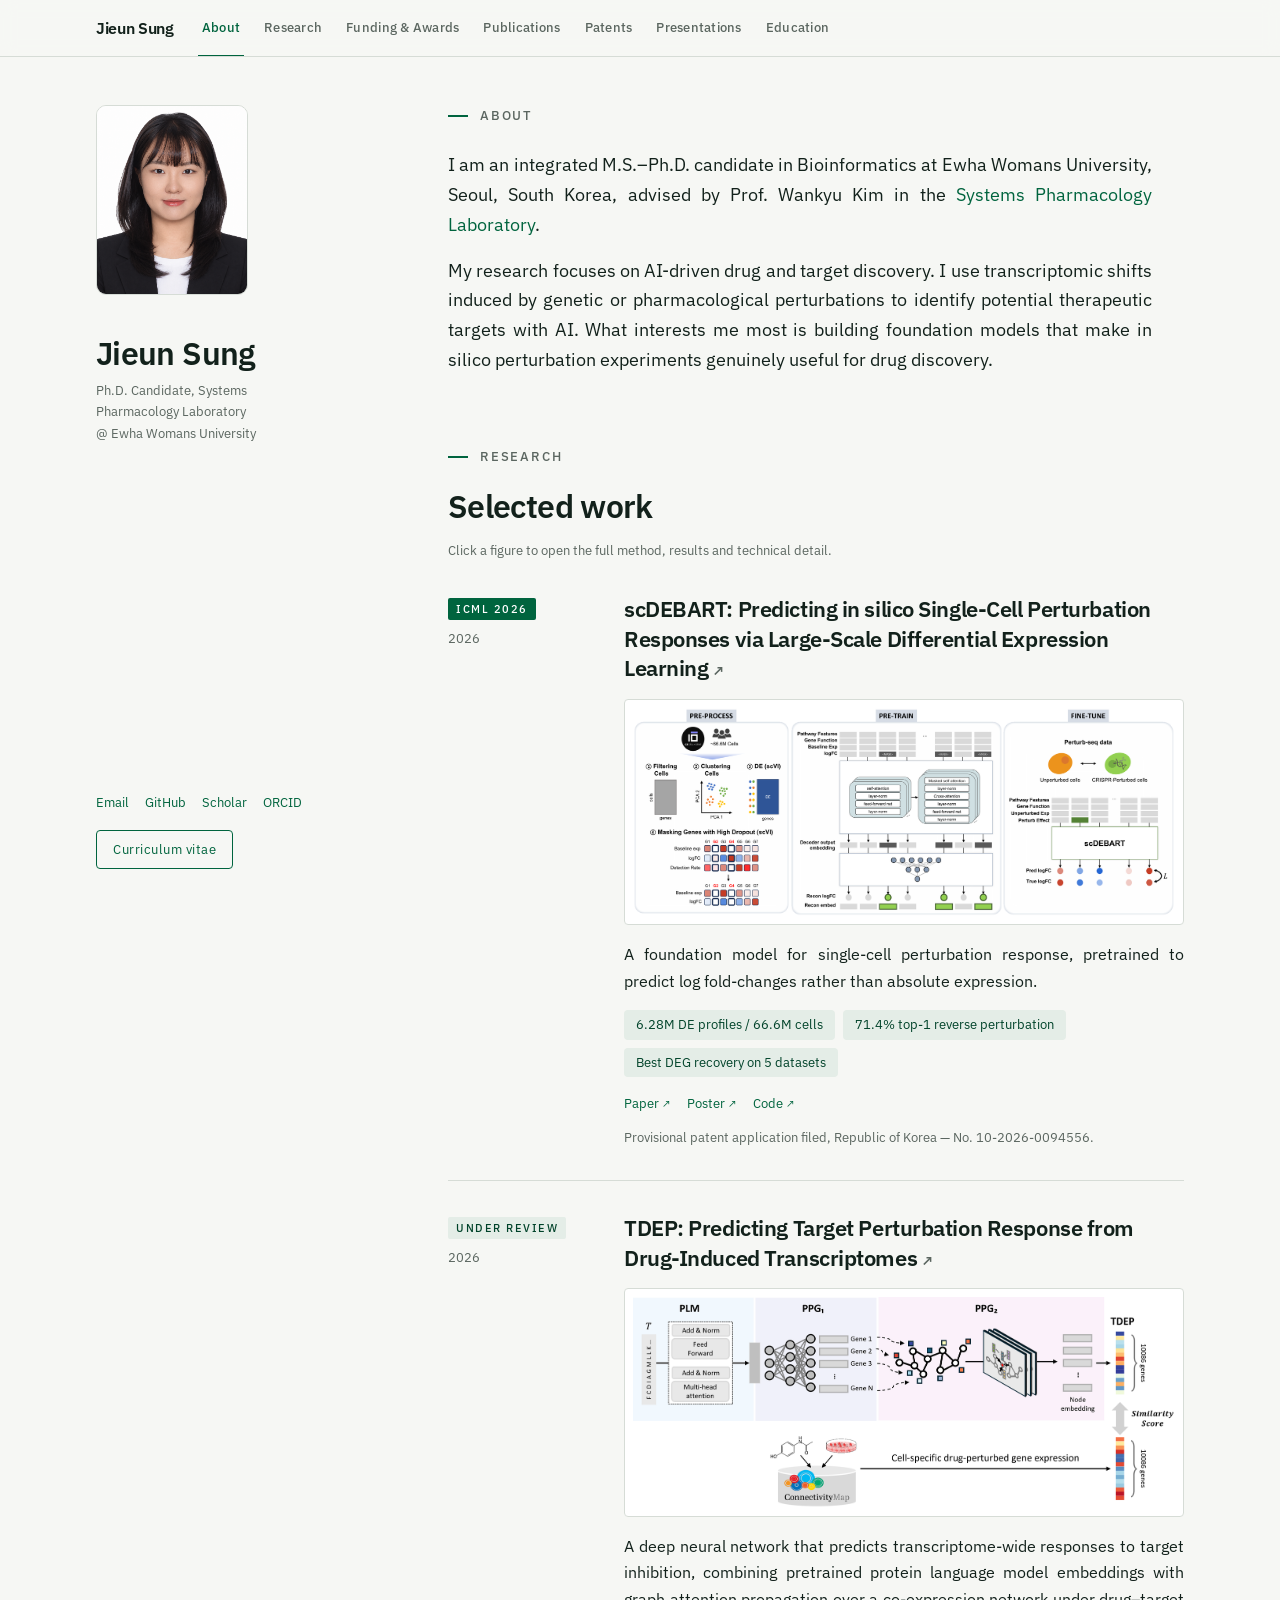
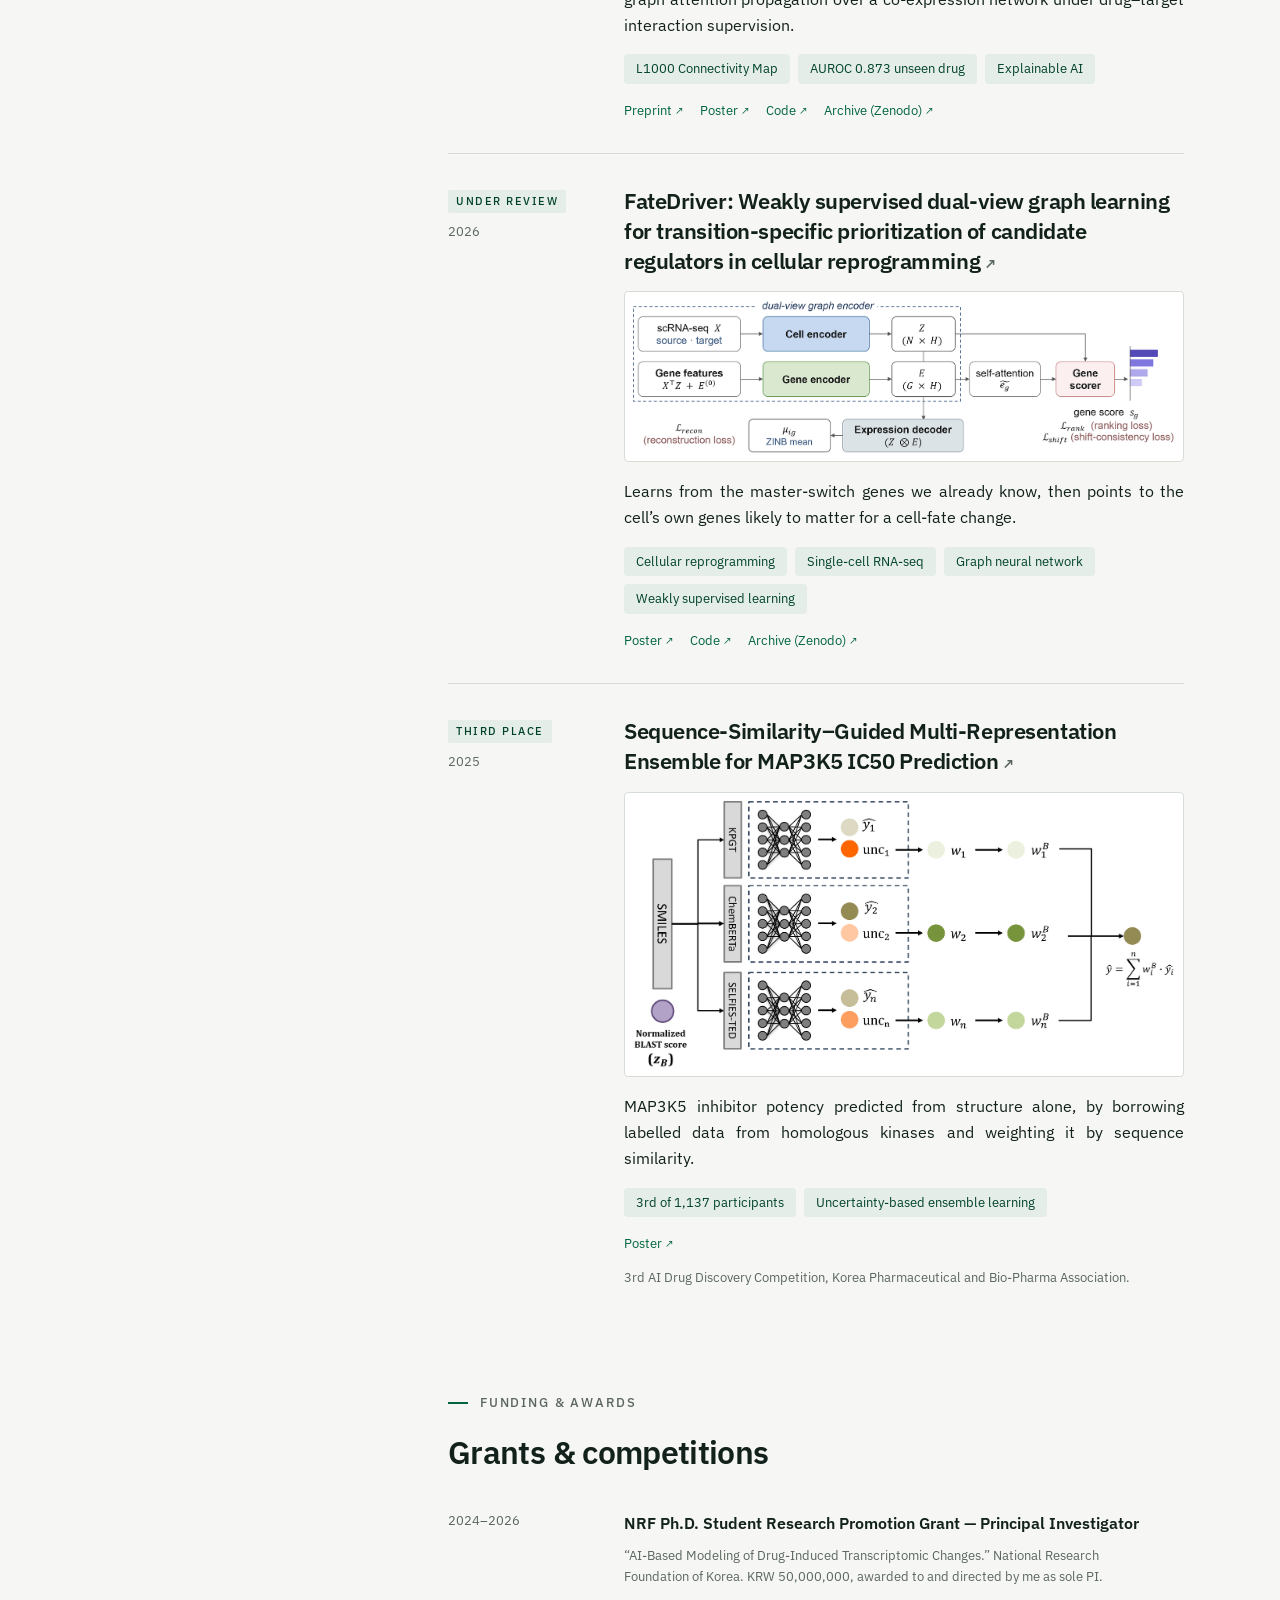
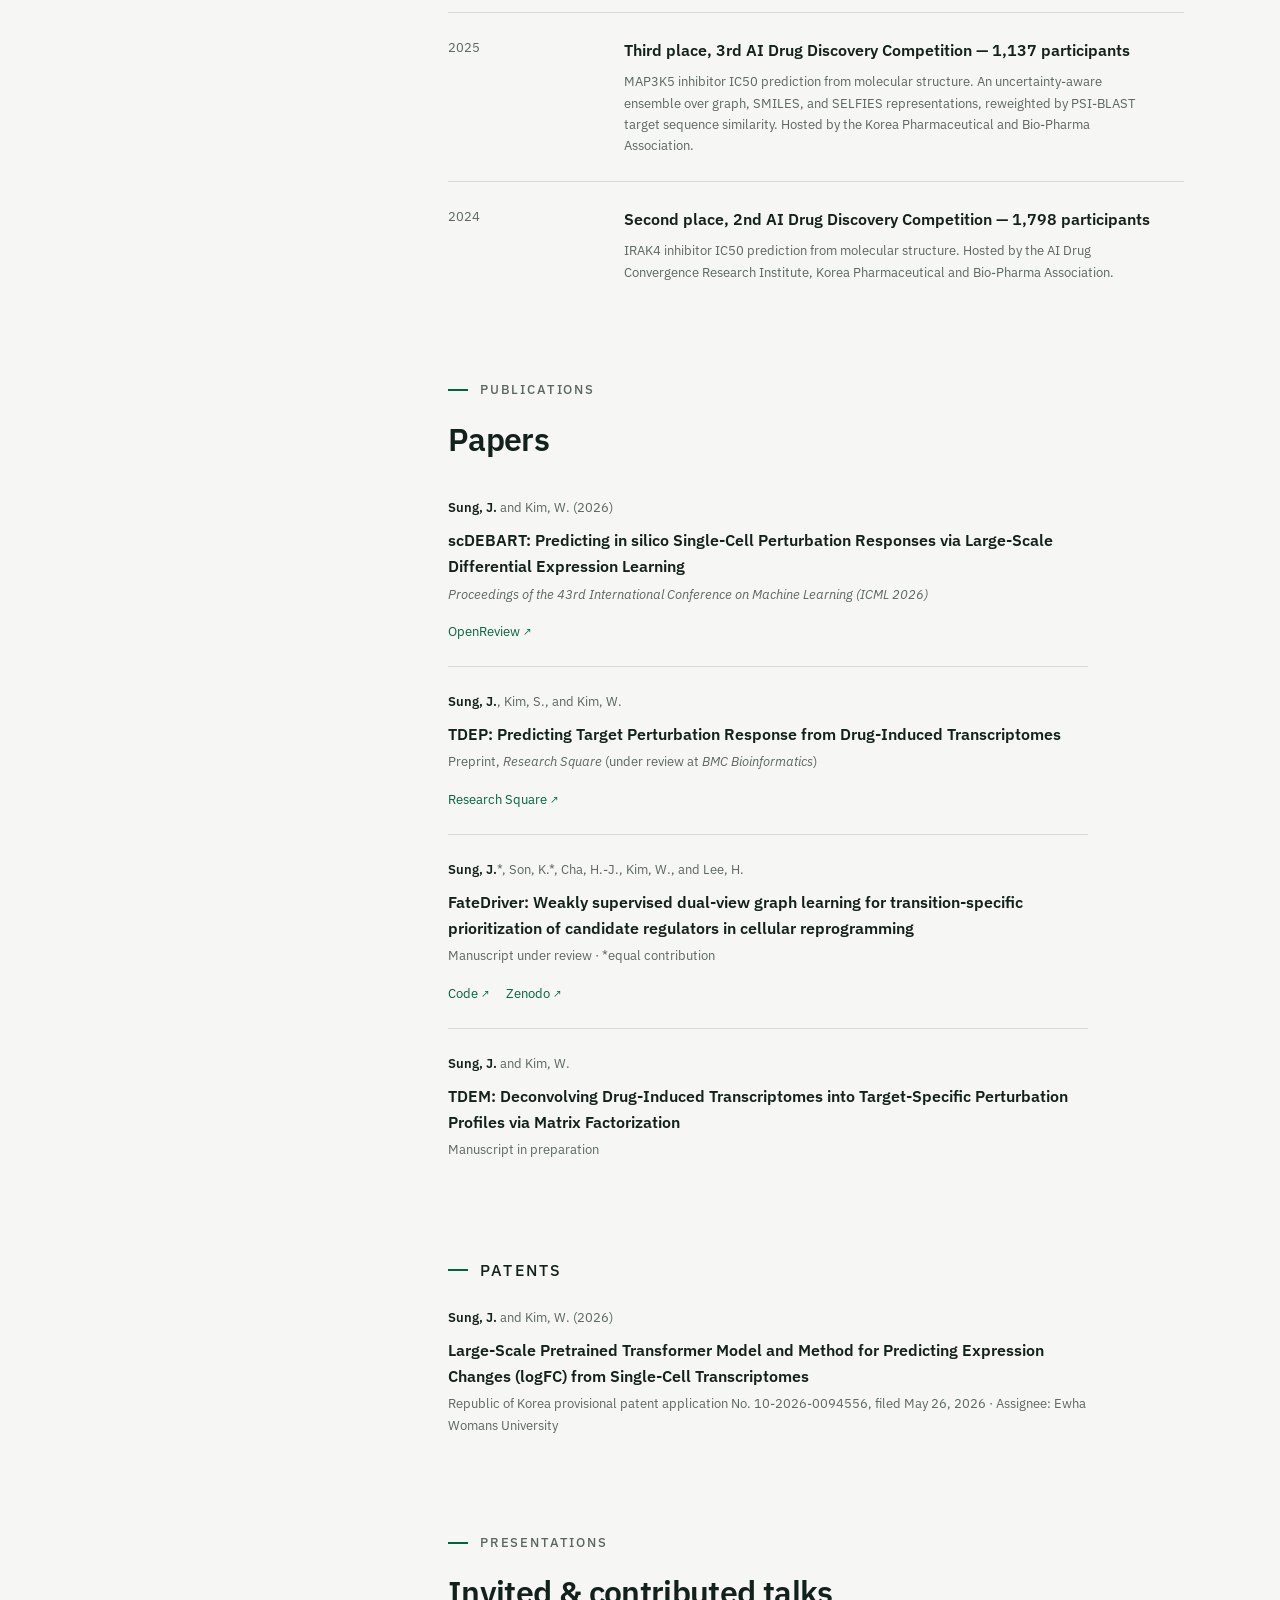
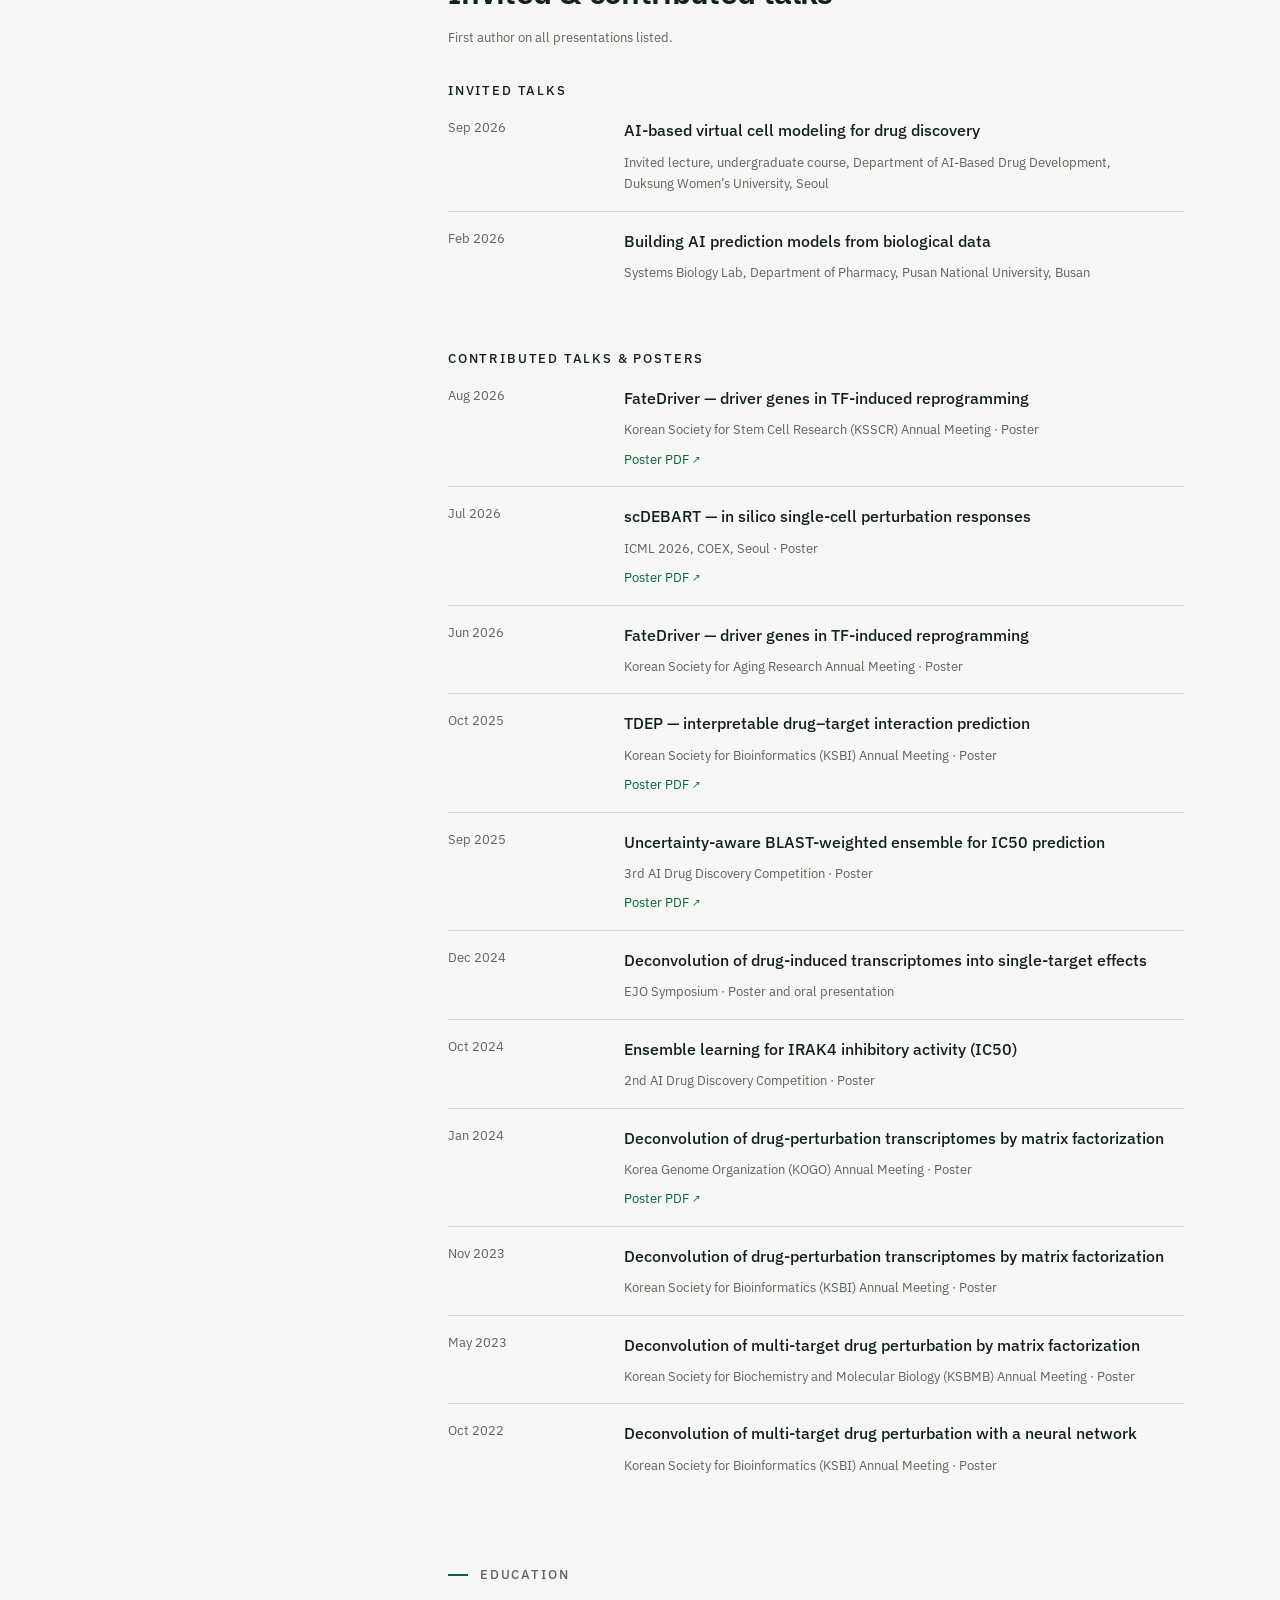
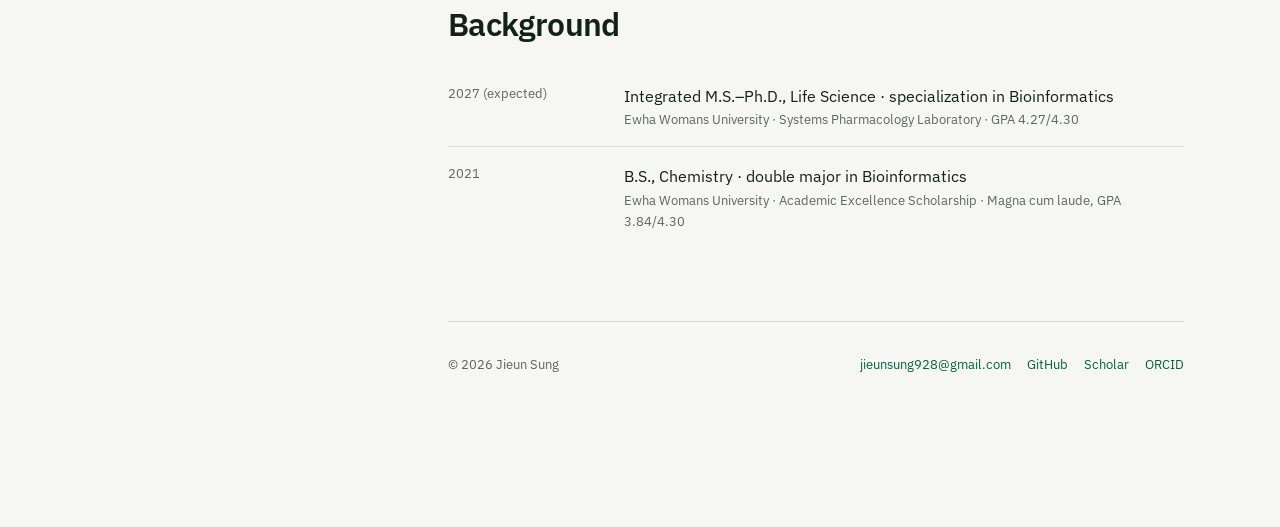
==== index.html @ d50653a6 "Mark FateDriver as under review" ====
<!DOCTYPE html>
<html lang="en">
<head>
<meta charset="utf-8">
<meta name="viewport" content="width=device-width, initial-scale=1">
<title>Jieun Sung — Machine learning for single-cell perturbation</title>
<meta name="description" content="Jieun Sung, Ph.D. candidate at Ewha Womans University. Deep learning for single-cell perturbation biology and AI-driven drug discovery.">
<meta name="author" content="Jieun Sung">

<!-- Open Graph / Twitter: the card shown when the link is shared. -->
<meta property="og:type" content="profile">
<meta property="og:title" content="Jieun Sung">
<meta property="og:description" content="Deep learning for single-cell perturbation biology and AI-driven drug discovery.">
<meta property="og:url" content="https://jieun-sung.github.io/">
<meta property="og:image" content="https://jieun-sung.github.io/assets/img/og.png">
<meta property="og:image:width" content="1200">
<meta property="og:image:height" content="630">
<meta property="og:image:alt" content="Jieun Sung — Ph.D. Candidate, Systems Pharmacology Laboratory @ Ewha Womans University">
<meta name="twitter:card" content="summary_large_image">
<link rel="canonical" href="https://jieun-sung.github.io/">

<link rel="icon" href="assets/img/favicon.svg?v=2" type="image/svg+xml">

<link rel="preconnect" href="https://fonts.googleapis.com">
<link rel="preconnect" href="https://fonts.gstatic.com" crossorigin>
<link href="https://fonts.googleapis.com/css2?family=IBM+Plex+Sans:ital,wght@0,400;0,500;0,600;1,400;1,500&display=swap" rel="stylesheet">

<link rel="stylesheet" href="assets/css/tokens.css">
<link rel="stylesheet" href="assets/css/style.css">
</head>

<body>
<a class="skip-link" href="#main">Skip to content</a>

<!-- ================= TOP TAB BAR ================= -->
<div class="topbar">
  <div class="topbar__inner">
    <a class="topbar__brand" href="#about">Jieun&nbsp;Sung</a>
    <nav class="nav" aria-label="Sections">
      <a class="nav__item" href="#about">About</a>
      <a class="nav__item" href="#research">Research</a>
      <a class="nav__item" href="#funding">Funding &amp; Awards</a>
      <a class="nav__item" href="#publications">Publications</a>
      <a class="nav__item" href="#patents">Patents</a>
      <a class="nav__item" href="#presentations">Presentations</a>
      <a class="nav__item" href="#education">Education</a>
    </nav>
  </div>
</div>

<div class="shell">

  <!-- ================= RAIL ================= -->
  <header class="rail">
    <img class="portrait" src="assets/img/portrait_2.png"
         alt="Jieun Sung" width="1086" height="1448">

    <div>
      <h1 class="rail__name">Jieun Sung</h1>
      <p class="rail__role">
        Ph.D. Candidate, Systems Pharmacology Laboratory<br>
        @ Ewha Womans University
      </p>
    </div>

    <div class="rail__spacer">
      <ul class="rail__links">
        <li><a href="mailto:jieunsung928@gmail.com">Email</a></li>
        <li><a href="https://github.com/Jieun-Sung">GitHub</a></li>
        <li><a href="https://scholar.google.com/citations?user=XLt997sAAAAJ">Scholar</a></li>
        <li><a href="https://orcid.org/0009-0007-5845-3423">ORCID</a></li>
      </ul>
      <a class="button" href="assets/cv/Jieun-Sung-CV.pdf">Curriculum vitae</a>
    </div>
  </header>

  <!-- ================= MAIN ================= -->
  <main class="main" id="main">

    <!-- ---------- About (landing) ---------- -->
    <section class="hero" id="about">
      <p class="eyebrow">About</p>
      <div class="prose hero__prose">
        <p>
          I am an integrated M.S.&ndash;Ph.D. candidate in Bioinformatics at Ewha
          Womans University, Seoul, South Korea, advised by Prof. Wankyu Kim in
          the <a href="https://cmsfox.ewha.ac.kr/syspharm/index.do">Systems
          Pharmacology Laboratory</a>.
        </p>
        <p>
          My research focuses on AI-driven drug and target discovery. I use
          transcriptomic shifts induced by genetic or pharmacological
          perturbations to identify potential therapeutic targets with AI. What
          interests me most is building foundation models that make in silico
          perturbation experiments genuinely useful for drug discovery.
        </p>
      </div>
    </section>

    <!-- ---------- Research ---------- -->
    <section class="section" id="research">
      <div class="section__head">
        <p class="eyebrow">Research</p>
        <h2 class="section__title">Selected work</h2>
        <p class="section__note">
          Click a figure to open the full method, results and technical detail.
        </p>
      </div>

      <article class="entry">
        <div class="entry__meta">
          <span class="status status--published">ICML 2026</span>
          <span class="entry__year">2026</span>
        </div>
        <div class="entry__body">
          <h3 class="entry__title"><a href="work/scdebart.html" target="_blank" rel="noopener">scDEBART: Predicting in silico Single-Cell Perturbation Responses via Large-Scale Differential Expression Learning</a></h3>
          <a class="entry__thumb" href="work/scdebart.html" target="_blank" rel="noopener"
             aria-label="scDEBART — open the full write-up">
            <img src="assets/img/thumbs/scdebart.png" alt="scDEBART architecture and benchmark results"
                 width="1386" height="533" loading="lazy">
          </a>
          <p class="entry__lede">
            A foundation model for single-cell perturbation response, pretrained
            to predict log fold-changes rather than absolute expression.
          </p>
          <ul class="metrics">
            <li>6.28M DE profiles / 66.6M cells</li>
            <li>71.4% top-1 reverse perturbation</li>
            <li>Best DEG recovery on 5 datasets</li>
          </ul>
          <ul class="linkrow">
            <li><a href="https://openreview.net/forum?id=pJyidZg93y">Paper</a></li>
            <li><a href="assets/posters/2026-07-icml-scdebart.pdf">Poster</a></li>
            <!-- TODO: confirm the public repo name before launch -->
            <li><a href="https://github.com/Jieun-Sung/scDEBART">Code</a></li>
          </ul>
          <p class="entry__note">
            Provisional patent application filed, Republic of Korea &mdash;
            No. 10-2026-0094556.
          </p>
        </div>
      </article>

      <article class="entry">
        <div class="entry__meta">
          <span class="status status--review">Under review</span>
          <span class="entry__year">2026</span>
        </div>
        <div class="entry__body">
          <h3 class="entry__title"><a href="work/tdep.html" target="_blank" rel="noopener">TDEP: Predicting Target Perturbation Response from Drug-Induced Transcriptomes</a></h3>
          <a class="entry__thumb" href="work/tdep.html" target="_blank" rel="noopener"
             aria-label="TDEP — open the full write-up">
            <img src="assets/img/thumbs/tdep.png" alt="TDEP model architecture and evaluation"
                 width="1375" height="534" loading="lazy">
          </a>
          <p class="entry__lede">
            A deep neural network that predicts transcriptome-wide responses to
            target inhibition, combining pretrained protein language model
            embeddings with graph attention propagation over a co-expression
            network under drug&ndash;target interaction supervision.
          </p>
          <ul class="metrics">
            <li>L1000 Connectivity Map</li>
            <li>AUROC 0.873 unseen drug</li>
            <li>Explainable AI</li>
          </ul>
          <ul class="linkrow">
            <li><a href="https://www.researchsquare.com/article/rs-10699182/v1">Preprint</a></li>
            <li><a href="assets/posters/2025-10-ksbi-tdep.pdf">Poster</a></li>
            <li><a href="https://github.com/Jieun-Sung/TDEP">Code</a></li>
            <li><a href="https://doi.org/10.5281/zenodo.21617259">Archive (Zenodo)</a></li>
          </ul>
        </div>
      </article>

      <article class="entry">
        <div class="entry__meta">
          <span class="status status--review">Under review</span>
          <span class="entry__year">2026</span>
        </div>
        <div class="entry__body">
          <h3 class="entry__title"><a href="work/fatedriver.html" target="_blank" rel="noopener">FateDriver: Weakly supervised dual-view graph learning for transition-specific prioritization of candidate regulators in cellular reprogramming</a></h3>
          <a class="entry__thumb" href="work/fatedriver.html" target="_blank" rel="noopener"
             aria-label="FateDriver — open the full write-up">
            <img src="assets/img/thumbs/fatedriver.png" alt="FateDriver dual-view graph encoder"
                 width="1387" height="391" loading="lazy">
          </a>
          <p class="entry__lede">
            Learns from the master-switch genes we already know, then points
            to the cell&rsquo;s own genes likely to matter for a cell-fate change.
          </p>
          <ul class="metrics">
            <li>Cellular reprogramming</li>
            <li>Single-cell RNA-seq</li>
            <li>Graph neural network</li>
            <li>Weakly supervised learning</li>
          </ul>
          <ul class="linkrow">
            <li><a href="assets/posters/2026-08-ksscr-fatedriver.pdf">Poster</a></li>
            <li><a href="https://github.com/Jieun-Sung/FateDriver">Code</a></li>
            <li><a href="https://doi.org/10.5281/zenodo.21771206">Archive (Zenodo)</a></li>
          </ul>
        </div>
      </article>

      <article class="entry">
        <div class="entry__meta">
          <span class="status status--award">Third place</span>
          <span class="entry__year">2025</span>
        </div>
        <div class="entry__body">
          <h3 class="entry__title"><a href="work/ic50-ensemble.html" target="_blank" rel="noopener">Sequence-Similarity&ndash;Guided Multi-Representation Ensemble for MAP3K5 IC50 Prediction</a></h3>
          <a class="entry__thumb" href="work/ic50-ensemble.html" target="_blank" rel="noopener"
             aria-label="Sequence-similarity-guided IC50 ensemble — open the full write-up">
            <img src="assets/img/thumbs/ic50-ensemble.png" alt="Uncertainty-aware BLAST-weighted ensemble for IC50 prediction"
                 width="1345" height="663" loading="lazy">
          </a>
          <p class="entry__lede">
            MAP3K5 inhibitor potency predicted from structure alone, by
            borrowing labelled data from homologous kinases and weighting it by
            sequence similarity.
          </p>
          <ul class="metrics">
            <li>3rd of 1,137 participants</li>
            <li>Uncertainty-based ensemble learning</li>
          </ul>
          <ul class="linkrow">
            <li><a href="assets/posters/2025-10-dacon-ic50.pdf">Poster</a></li>
          </ul>
          <p class="entry__note">
            3rd AI Drug Discovery Competition, Korea Pharmaceutical and
            Bio-Pharma Association.
          </p>
        </div>
      </article>
    </section>

    <!-- ---------- Funding & Awards ---------- -->
    <section class="section" id="funding">
      <div class="section__head">
        <p class="eyebrow">Funding &amp; Awards</p>
        <h2 class="section__title">Grants &amp; competitions</h2>
      </div>

      <ul>
        <li class="record">
          <p class="record__when">2024&ndash;2026</p>
          <div>
            <p class="record__title">
              NRF Ph.D. Student Research Promotion Grant &mdash; Principal Investigator
            </p>
            <p class="record__detail">
              &ldquo;AI-Based Modeling of Drug-Induced Transcriptomic Changes.&rdquo;
              National Research Foundation of Korea. KRW 50,000,000, awarded to and
              directed by me as sole PI.
            </p>
          </div>
        </li>

        <li class="record">
          <p class="record__when">2025</p>
          <div>
            <p class="record__title">
              Third place, 3rd AI Drug Discovery Competition &mdash; 1,137 participants
            </p>
            <p class="record__detail">
              MAP3K5 inhibitor IC50 prediction from molecular structure. An
              uncertainty-aware ensemble over graph, SMILES, and SELFIES
              representations, reweighted by PSI-BLAST target sequence similarity.
              Hosted by the Korea Pharmaceutical and Bio-Pharma Association.
            </p>
          </div>
        </li>

        <li class="record">
          <p class="record__when">2024</p>
          <div>
            <p class="record__title">
              Second place, 2nd AI Drug Discovery Competition &mdash; 1,798 participants
            </p>
            <p class="record__detail">
              IRAK4 inhibitor IC50 prediction from molecular structure. Hosted by the
              AI Drug Convergence Research Institute, Korea Pharmaceutical and
              Bio-Pharma Association.
            </p>
          </div>
        </li>
      </ul>
    </section>

    <!-- ---------- Publications ---------- -->
    <section class="section" id="publications">
      <div class="section__head">
        <p class="eyebrow">Publications</p>
        <h2 class="section__title">Papers</h2>
      </div>

      <ul>
        <li class="pub">
          <p class="pub__authors"><strong>Sung, J.</strong> and Kim, W. (2026)</p>
          <p class="pub__title">
            scDEBART: Predicting in silico Single-Cell Perturbation Responses via
            Large-Scale Differential Expression Learning
          </p>
          <p class="pub__venue">
            <em>Proceedings of the 43rd International Conference on Machine Learning
            (ICML 2026)</em>
          </p>
          <ul class="linkrow">
            <li><a href="https://openreview.net/forum?id=pJyidZg93y">OpenReview</a></li>
          </ul>
        </li>

        <li class="pub">
          <p class="pub__authors"><strong>Sung, J.</strong>, Kim, S., and Kim, W.</p>
          <p class="pub__title">
            TDEP: Predicting Target Perturbation Response from Drug-Induced
            Transcriptomes
          </p>
          <p class="pub__venue">
            Preprint, <em>Research Square</em> (under review at <em>BMC Bioinformatics</em>)
          </p>
          <ul class="linkrow">
            <li><a href="https://www.researchsquare.com/article/rs-10699182/v1">Research Square</a></li>
          </ul>
        </li>

        <li class="pub">
          <p class="pub__authors">
            <strong>Sung, J.</strong>*, Son, K.*, Cha, H.-J., Kim, W., and Lee, H.
          </p>
          <p class="pub__title">
            FateDriver: Weakly supervised dual-view graph learning for
            transition-specific prioritization of candidate regulators in
            cellular reprogramming
          </p>
          <p class="pub__venue">Manuscript under review &middot; *equal contribution</p>
          <ul class="linkrow">
            <li><a href="https://github.com/Jieun-Sung/FateDriver">Code</a></li>
            <li><a href="https://doi.org/10.5281/zenodo.21771206">Zenodo</a></li>
          </ul>
        </li>

        <li class="pub">
          <p class="pub__authors"><strong>Sung, J.</strong> and Kim, W.</p>
          <p class="pub__title">
            TDEM: Deconvolving Drug-Induced Transcriptomes into Target-Specific
            Perturbation Profiles via Matrix Factorization
          </p>
          <p class="pub__venue">Manuscript in preparation</p>
        </li>
      </ul>
    </section>

    <!-- ---------- Patents ---------- -->
    <section class="section" id="patents">
      <div class="section__head section__head--bare">
        <h2 class="eyebrow eyebrow--head">Patents</h2>
      </div>

      <ul>
        <li class="pub">
          <p class="pub__authors"><strong>Sung, J.</strong> and Kim, W. (2026)</p>
          <p class="pub__title">
            Large-Scale Pretrained Transformer Model and Method for Predicting
            Expression Changes (logFC) from Single-Cell Transcriptomes
          </p>
          <p class="pub__venue">
            Republic of Korea provisional patent application No. 10-2026-0094556,
            filed May 26, 2026 &middot; Assignee: Ewha Womans University
          </p>
        </li>
      </ul>
    </section>

    <!-- ---------- Presentations ---------- -->
    <section class="section" id="presentations">
      <div class="section__head">
        <p class="eyebrow">Presentations</p>
        <h2 class="section__title">Invited &amp; contributed talks</h2>
        <p class="section__note">First author on all presentations listed.</p>
      </div>

      <h3 class="subhead">Invited talks</h3>
      <ul>
        <li class="record record--tight">
          <p class="record__when">Sep 2026</p>
          <div>
            <p class="record__title">AI-based virtual cell modeling for drug discovery</p>
            <p class="record__detail">
              Invited lecture, undergraduate course, Department of AI-Based Drug Development,
              Duksung Women&rsquo;s University, Seoul
            </p>
          </div>
        </li>
        <li class="record record--tight">
          <p class="record__when">Feb 2026</p>
          <div>
            <p class="record__title">Building AI prediction models from biological data</p>
            <p class="record__detail">
              Systems Biology Lab, Department of Pharmacy, Pusan National University,
              Busan
            </p>
          </div>
        </li>
      </ul>

      <h3 class="subhead">Contributed talks &amp; posters</h3>
      <ul>
        <li class="record record--tight">
          <p class="record__when">Aug 2026</p>
          <div>
            <p class="record__title">FateDriver &mdash; driver genes in TF-induced reprogramming</p>
            <p class="record__detail">Korean Society for Stem Cell Research (KSSCR) Annual Meeting &middot; Poster</p>
            <ul class="linkrow">
              <li><a href="assets/posters/2026-08-ksscr-fatedriver.pdf">Poster PDF</a></li>
            </ul>
          </div>
        </li>
        <li class="record record--tight">
          <p class="record__when">Jul 2026</p>
          <div>
            <p class="record__title">scDEBART &mdash; in silico single-cell perturbation responses</p>
            <p class="record__detail">ICML 2026, COEX, Seoul &middot; Poster</p>
            <ul class="linkrow">
              <li><a href="assets/posters/2026-07-icml-scdebart.pdf">Poster PDF</a></li>
            </ul>
          </div>
        </li>
        <li class="record record--tight">
          <p class="record__when">Jun 2026</p>
          <div>
            <p class="record__title">FateDriver &mdash; driver genes in TF-induced reprogramming</p>
            <p class="record__detail">Korean Society for Aging Research Annual Meeting &middot; Poster</p>
          </div>
        </li>
        <li class="record record--tight">
          <p class="record__when">Oct 2025</p>
          <div>
            <p class="record__title">TDEP &mdash; interpretable drug&ndash;target interaction prediction</p>
            <p class="record__detail">Korean Society for Bioinformatics (KSBI) Annual Meeting &middot; Poster</p>
            <ul class="linkrow">
              <li><a href="assets/posters/2025-10-ksbi-tdep.pdf">Poster PDF</a></li>
            </ul>
          </div>
        </li>
        <li class="record record--tight">
          <p class="record__when">Sep 2025</p>
          <div>
            <p class="record__title">Uncertainty-aware BLAST-weighted ensemble for IC50 prediction</p>
            <p class="record__detail">3rd AI Drug Discovery Competition &middot; Poster</p>
            <ul class="linkrow">
              <li><a href="assets/posters/2025-10-dacon-ic50.pdf">Poster PDF</a></li>
            </ul>
          </div>
        </li>
        <li class="record record--tight">
          <p class="record__when">Dec 2024</p>
          <div>
            <p class="record__title">Deconvolution of drug-induced transcriptomes into single-target effects</p>
            <p class="record__detail">EJO Symposium &middot; Poster and oral presentation</p>
          </div>
        </li>
        <li class="record record--tight">
          <p class="record__when">Oct 2024</p>
          <div>
            <p class="record__title">Ensemble learning for IRAK4 inhibitory activity (IC50)</p>
            <p class="record__detail">2nd AI Drug Discovery Competition &middot; Poster</p>
          </div>
        </li>
        <li class="record record--tight">
          <p class="record__when">Jan 2024</p>
          <div>
            <p class="record__title">Deconvolution of drug-perturbation transcriptomes by matrix factorization</p>
            <p class="record__detail">Korea Genome Organization (KOGO) Annual Meeting &middot; Poster</p>
            <ul class="linkrow">
              <li><a href="assets/posters/2024-01-kogo-tdem.pdf">Poster PDF</a></li>
            </ul>
          </div>
        </li>
        <li class="record record--tight">
          <p class="record__when">Nov 2023</p>
          <div>
            <p class="record__title">Deconvolution of drug-perturbation transcriptomes by matrix factorization</p>
            <p class="record__detail">Korean Society for Bioinformatics (KSBI) Annual Meeting &middot; Poster</p>
          </div>
        </li>
        <li class="record record--tight">
          <p class="record__when">May 2023</p>
          <div>
            <p class="record__title">Deconvolution of multi-target drug perturbation by matrix factorization</p>
            <p class="record__detail">Korean Society for Biochemistry and Molecular Biology (KSBMB) Annual Meeting &middot; Poster</p>
          </div>
        </li>
        <li class="record record--tight">
          <p class="record__when">Oct 2022</p>
          <div>
            <p class="record__title">Deconvolution of multi-target drug perturbation with a neural network</p>
            <p class="record__detail">Korean Society for Bioinformatics (KSBI) Annual Meeting &middot; Poster</p>
          </div>
        </li>
      </ul>
    </section>

    <!-- ---------- Education ---------- -->
    <section class="section" id="education">
      <div class="section__head">
        <p class="eyebrow">Education</p>
        <h2 class="section__title">Background</h2>
      </div>

      <dl class="deflist deflist--flush">
        <div>
          <dt>2027 (expected)</dt>
          <dd>
            Integrated M.S.&ndash;Ph.D., Life Science &middot; specialization in Bioinformatics
            <span>Ewha Womans University &middot; Systems Pharmacology Laboratory &middot; GPA 4.27/4.30</span>
          </dd>
        </div>
        <div>
          <dt>2021</dt>
          <dd>
            B.S., Chemistry &middot; double major in Bioinformatics
            <span>Ewha Womans University &middot; Academic Excellence Scholarship &middot; Magna cum laude, GPA 3.84/4.30</span>
          </dd>
        </div>
      </dl>
    </section>

    <footer class="footer">
      <p>&copy; <span id="year">2026</span> Jieun Sung</p>
      <ul>
        <li><a href="mailto:jieunsung928@gmail.com">jieunsung928@gmail.com</a></li>
        <li><a href="https://github.com/Jieun-Sung">GitHub</a></li>
        <li><a href="https://scholar.google.com/citations?user=XLt997sAAAAJ">Scholar</a></li>
        <li><a href="https://orcid.org/0009-0007-5845-3423">ORCID</a></li>
      </ul>
    </footer>

  </main>
</div>

<script src="assets/js/main.js"></script>
</body>
</html>
---- assets/css/tokens.css ----
/* ==========================================================================
   Design tokens — single source of truth.
   Nothing outside this file should contain a raw hex value, px size,
   or duration. If you need a new value, add a token here first.
   ========================================================================== */

:root {
  /* --- Color -------------------------------------------------------------
     Brand green is Ewha Green (#00643E, Pantone 336C).
     Contrast ratios below are computed against --c-paper (WCAG 2.1).      */

  --c-green:        #00643E;  /* brand. 7.0:1 on paper — AAA body text ok  */
  --c-green-deep:   #00432A;  /* hover / pressed / dark surface            */
  --c-green-wash:   #E4EDE7;  /* chip + badge fill                         */
  --c-ink:          #12211B;  /* primary text. 15.2:1 on paper            */
  --c-muted:        #5B6660;  /* secondary text. 5.5:1 on paper — AA      */
  --c-paper:        #F6F7F4;  /* page background (cool, faint green cast)  */
  --c-surface:      #FFFFFF;  /* raised surface                            */
  --c-rule:         #D6DCD6;  /* hairlines, dividers, borders              */

  /* --- Typography --------------------------------------------------------
     One family throughout: IBM Plex Sans. The three role tokens are kept so
     component rules stay expressive, but they all resolve to the same face —
     hierarchy comes from size, weight, and letter-spacing, not from mixing
     typefaces. Numerals use font-variant-numeric: tabular-nums where they
     need to align.                                                        */

  --f-sans:    "IBM Plex Sans", -apple-system, BlinkMacSystemFont, "Segoe UI", sans-serif;
  --f-display: var(--f-sans);
  --f-body:    var(--f-sans);
  --f-mono:    var(--f-sans);

  --t--1:  0.8125rem;
  --t-0:   1rem;
  --t-1:   1.125rem;
  --t-2:   1.375rem;
  --t-3:   clamp(1.5rem, 1.15rem + 1.5vw, 2rem);
  --t-4:   clamp(1.9rem, 1.3rem + 3vw, 3.1rem);

  --lh-tight: 1.15;
  --lh-snug:  1.35;
  --lh-body:  1.65;

  --ls-caps:  0.14em;   /* eyebrows, status badges */
  --ls-tight: -0.02em;  /* display headings */

  /* --- Space (1.5x-ish geometric) ---------------------------------------- */
  --sp-1: 0.25rem;
  --sp-2: 0.5rem;
  --sp-3: 0.75rem;
  --sp-4: 1rem;
  --sp-5: 1.5rem;
  --sp-6: 2rem;
  --sp-7: 3rem;
  --sp-8: 4.5rem;
  --sp-9: 6.5rem;

  /* --- Border ------------------------------------------------------------ */
  --r-sm:  2px;
  --r-md:  4px;
  --r-lg:  10px;
  --bw:    1px;

  /* --- Layout ------------------------------------------------------------ */
  --h-topbar:  3.5rem;   /* sticky section-tab bar */
  --w-rail:    17.5rem;  /* fixed left rail on desktop */
  --w-measure: 64ch;     /* reading measure for body copy */
  --w-page:    72rem;

  /* --- Motion ------------------------------------------------------------ */
  --dur-fast: 120ms;
  --dur-med:  260ms;
  --ease:     cubic-bezier(0.2, 0.7, 0.3, 1);
}
---- assets/css/style.css ----
/* ==========================================================================
   Jieun Sung — personal site
   Component layer. Every value here comes from tokens.css.
   Order: reset -> primitives -> layout -> components -> utilities -> media
   ========================================================================== */

/* --- Reset --------------------------------------------------------------- */

*, *::before, *::after { box-sizing: border-box; }

html { -webkit-text-size-adjust: 100%; scroll-behavior: smooth; }

body {
  margin: 0;
  background: var(--c-paper);
  color: var(--c-ink);
  font-family: var(--f-body);
  font-size: var(--t-0);
  line-height: var(--lh-body);
  font-feature-settings: "kern" 1;
  -webkit-font-smoothing: antialiased;
}

h1, h2, h3, h4, p, ul, ol, figure { margin: 0; }
ul, ol { padding: 0; list-style: none; }
img, svg { display: block; max-width: 100%; }

a {
  color: var(--c-green);
  text-decoration: none;
  text-underline-offset: 0.18em;
  text-decoration-thickness: from-font;
  transition: color var(--dur-fast) var(--ease);
}
a:hover { color: var(--c-green-deep); text-decoration: underline; }

:focus-visible {
  outline: 2px solid var(--c-green);
  outline-offset: 3px;
  border-radius: var(--r-sm);
}

/* --- Primitives ---------------------------------------------------------- */

.display {
  font-family: var(--f-display);
  font-weight: 400;
  line-height: var(--lh-tight);
  letter-spacing: var(--ls-tight);
}

.eyebrow {
  font-family: var(--f-mono);
  font-size: var(--t--1);
  font-weight: 500;
  letter-spacing: var(--ls-caps);
  text-transform: uppercase;
  color: var(--c-muted);
  display: flex;
  align-items: center;
  gap: var(--sp-3);
}
.eyebrow::before {
  content: "";
  width: 1.25rem;
  height: 2px;
  background: var(--c-green);
  flex: none;
}

.skip-link {
  position: absolute;
  left: var(--sp-4);
  top: var(--sp-4);
  padding: var(--sp-2) var(--sp-4);
  background: var(--c-green);
  color: var(--c-surface);
  border-radius: var(--r-md);
  transform: translateY(-200%);
  z-index: 10;
}
.skip-link:focus { transform: none; color: var(--c-surface); }

/* --- Top tab bar --------------------------------------------------------- */

.topbar {
  position: sticky;
  top: 0;
  z-index: 5;
  background: color-mix(in srgb, var(--c-paper) 88%, transparent);
  backdrop-filter: saturate(1.4) blur(8px);
  border-bottom: var(--bw) solid var(--c-rule);
}

.topbar__inner {
  max-width: var(--w-page);
  margin: 0 auto;
  min-height: var(--h-topbar);
  padding: 0 var(--sp-5);
  display: flex;
  align-items: center;
  gap: var(--sp-5);
}

@media (min-width: 60rem) {
  .topbar__inner { padding: 0 var(--sp-6); }
}

.topbar__brand {
  flex: none;
  color: var(--c-ink);
  font-weight: 600;
  letter-spacing: var(--ls-tight);
}
.topbar__brand:hover { color: var(--c-green); text-decoration: none; }

/* Below the rail breakpoint the identity block is already visible at the top
   of the page, so the brand would just repeat it. */
@media (max-width: 47.99rem) {
  .topbar__brand { display: none; }
}

/* --- Layout -------------------------------------------------------------- */

.shell {
  max-width: var(--w-page);
  margin: 0 auto;
  padding: 0 var(--sp-5);
}

@media (min-width: 60rem) {
  .shell {
    display: grid;
    grid-template-columns: var(--w-rail) minmax(0, 1fr);
    gap: var(--sp-8);
    padding: 0 var(--sp-6);
    align-items: start;
  }
}

/* --- Rail (identity + nav) ----------------------------------------------- */

.rail { padding: var(--sp-6) 0 var(--sp-5); }

@media (min-width: 60rem) {
  .rail {
    position: sticky;
    top: var(--h-topbar);
    height: calc(100dvh - var(--h-topbar));
    padding: var(--sp-7) 0 var(--sp-6);
    display: flex;
    flex-direction: column;
    gap: var(--sp-5);
    overflow-y: auto;
  }
}

.portrait {
  aspect-ratio: 4 / 5;
  width: 9.5rem;
  height: auto;
  border-radius: var(--r-lg);
  background: var(--c-green-wash);
  border: var(--bw) solid var(--c-rule);
  object-fit: cover;
}

.rail__name {
  font-family: var(--f-display);
  font-size: var(--t-3);
  font-weight: 600;
  line-height: var(--lh-tight);
  letter-spacing: var(--ls-tight);
  margin-top: var(--sp-4);
}
.rail__role {
  font-size: var(--t--1);
  color: var(--c-muted);
  margin-top: var(--sp-2);
  max-width: 22ch;
}

/* Below the rail breakpoint the rail is a banner across the top rather than a
   column beside the content, so its contents are centred. */
@media (max-width: 59.99rem) {
  .rail { text-align: center; padding-bottom: var(--sp-6); }
  .rail .portrait { margin-left: auto; margin-right: auto; }
  .rail__role { max-width: none; }
  .rail__links { justify-content: center; }
  .rail .button { margin-left: auto; margin-right: auto; }
}

/* --- Section tabs (inside the top bar) ------------------------------------
   Horizontal, scrollable on narrow screens. The active tab is marked by an
   underline drawn on the bar's own bottom edge. */

.nav {
  display: flex;
  align-items: stretch;
  gap: var(--sp-4);
  min-width: 0;
  overflow-x: auto;
  scrollbar-width: none;
  -webkit-overflow-scrolling: touch;
}
.nav::-webkit-scrollbar { display: none; }

.nav__item {
  flex: none;
  display: flex;
  align-items: center;
  min-height: var(--h-topbar);
  padding: 0 var(--sp-1);
  border-bottom: 2px solid transparent;
  margin-bottom: calc(-1 * var(--bw));
  color: var(--c-muted);
  font-size: var(--t--1);
  font-weight: 500;
  letter-spacing: 0.02em;
  white-space: nowrap;
  transition: color var(--dur-fast) var(--ease),
              border-color var(--dur-fast) var(--ease);
}
.nav__item:hover { color: var(--c-ink); text-decoration: none; }
.nav__item[aria-current="true"] {
  color: var(--c-green);
  border-bottom-color: var(--c-green);
}

.rail__links {
  display: flex;
  flex-wrap: wrap;
  gap: var(--sp-2) var(--sp-4);
  margin-top: var(--sp-5);
  font-size: var(--t--1);
}

.button {
  display: inline-block;
  margin-top: var(--sp-4);
  padding: var(--sp-2) var(--sp-4);
  border: var(--bw) solid var(--c-green);
  border-radius: var(--r-md);
  font-family: var(--f-mono);
  font-size: var(--t--1);
  letter-spacing: 0.04em;
  color: var(--c-green);
  transition: background var(--dur-fast) var(--ease),
              color var(--dur-fast) var(--ease);
}
.button:hover {
  background: var(--c-green);
  color: var(--c-surface);
  text-decoration: none;
}

@media (min-width: 60rem) {
  .rail__spacer { margin-top: auto; }
}

/* --- Main sections ------------------------------------------------------- */

.main { padding-bottom: var(--sp-9); }

/* Anchor targets must clear the sticky bar. */
.section, .hero { scroll-margin-top: calc(var(--h-topbar) + var(--sp-4)); }

.section { padding-top: var(--sp-8); }
.section__head { margin-bottom: var(--sp-6); }
.section__title {
  font-family: var(--f-display);
  font-size: var(--t-3);
  font-weight: 600;
  letter-spacing: var(--ls-tight);
  margin-top: var(--sp-3);
}
.section__note {
  margin-top: var(--sp-2);
  font-size: var(--t--1);
  color: var(--c-muted);
}

/* A section whose eyebrow is the whole heading — no display title under it.
   The eyebrow carries the h2 so the document outline stays intact. */
.section__head--bare { margin-bottom: var(--sp-5); }
.eyebrow--head { font-size: var(--t-0); color: var(--c-ink); }

/* Subheading inside a section — used for the invited/contributed split.
   Deliberately quieter than .eyebrow, which marks whole sections. */
.subhead {
  font-family: var(--f-mono);
  font-size: var(--t--1);
  font-weight: 500;
  letter-spacing: var(--ls-caps);
  text-transform: uppercase;
  color: var(--c-ink);
  margin: var(--sp-7) 0 var(--sp-4);
}
.section__head + .subhead { margin-top: 0; }

/* --- Hero ---------------------------------------------------------------- */

.hero { padding-top: var(--sp-7); }

.hero__prose {
  margin-top: var(--sp-5);
  font-size: var(--t-1);
}

/* --- Entry (research item) ------------------------------------------------
   Status and year sit in a left gutter because they are metadata about the
   work, not part of it. Body holds title, lede, metrics, links. */

.entry {
  padding: var(--sp-6) 0;
  border-top: var(--bw) solid var(--c-rule);
}
.entry:first-of-type { border-top: none; padding-top: 0; }

@media (min-width: 48rem) {
  .entry {
    display: grid;
    grid-template-columns: 9rem minmax(0, 1fr);
    gap: var(--sp-6);
  }
}

.entry__meta {
  display: flex;
  flex-wrap: wrap;
  align-items: baseline;
  gap: var(--sp-2);
  margin-bottom: var(--sp-3);
}
@media (min-width: 48rem) {
  .entry__meta { display: block; margin-bottom: 0; }
}

.entry__year {
  display: block;
  font-family: var(--f-mono);
  font-size: var(--t--1);
  color: var(--c-muted);
  margin-top: var(--sp-2);
}

.entry__title {
  font-family: var(--f-display);
  font-size: var(--t-2);
  font-weight: 600;
  line-height: var(--lh-snug);
  letter-spacing: var(--ls-tight);
  max-width: 42ch;
}
/* The title doubles as the link to the entry's detail page. Ink by default so
   the heading still reads as a heading, green on hover to show it is a link. */
/* Inline, not inline-flex: titles now run to two lines and a flex arrow would
   break onto a line of its own. */
.entry__title a { color: inherit; }
.entry__title a::after {
  content: "\00A0\2197";
  font-size: 0.7em;
  color: var(--c-muted);
  transition: color var(--dur-fast) var(--ease);
}
.entry__title a:hover { color: var(--c-green); text-decoration: none; }
.entry__title a:hover::after { color: var(--c-green); }

/* --- Entry thumbnail ------------------------------------------------------
   The figure is the main way into the detail page. Figures vary widely in
   aspect ratio (3.5:1 to 1.7:1), so the box is fixed and the image is
   `contain`ed inside it — cropping a scientific figure would cut content. */

.entry__thumb {
  display: block;
  position: relative;
  margin-top: var(--sp-4);
  border: var(--bw) solid var(--c-rule);
  border-radius: var(--r-md);
  background: var(--c-surface);
  overflow: hidden;
  transition: border-color var(--dur-fast) var(--ease);
}
/* No fixed box and no object-fit: the figure keeps its own aspect ratio, so
   the card adds no letterboxing and the only white left is the figure's own. */
.entry__thumb img {
  display: block;
  width: 100%;
  height: auto;
  padding: var(--sp-2);
}
.entry__thumb::after {
  content: "Read the details \2197";
  position: absolute;
  right: var(--sp-3);
  bottom: var(--sp-3);
  padding: var(--sp-1) var(--sp-3);
  border-radius: var(--r-md);
  background: var(--c-green);
  color: var(--c-surface);
  font-size: var(--t--1);
  font-weight: 500;
  opacity: 0;
  transform: translateY(var(--sp-2));
  transition: opacity var(--dur-med) var(--ease),
              transform var(--dur-med) var(--ease);
}
.entry__thumb:hover,
.entry__thumb:focus-visible { border-color: var(--c-green); }
.entry__thumb:hover::after,
.entry__thumb:focus-visible::after { opacity: 1; transform: none; }

/* Touch devices have no hover, so the affordance is always shown. */
@media (hover: none) {
  .entry__thumb::after { opacity: 1; transform: none; }
}

.entry__lede {
  margin-top: var(--sp-4);
  max-width: var(--w-measure);
}
.entry__note {
  margin-top: var(--sp-3);
  font-size: var(--t--1);
  color: var(--c-muted);
}

/* --- Status badge (4 variants) ------------------------------------------- */

.status {
  display: inline-block;
  padding: 0.15rem var(--sp-2);
  border-radius: var(--r-sm);
  font-family: var(--f-mono);
  font-size: 0.6875rem;
  font-weight: 500;
  letter-spacing: var(--ls-caps);
  text-transform: uppercase;
  white-space: nowrap;
}
.status--published { background: var(--c-green); color: var(--c-surface); }
.status--review,
.status--award     { background: var(--c-green-wash); color: var(--c-green-deep); }
.status--prep      { border: var(--bw) solid var(--c-rule); color: var(--c-muted); }
.status--progress  { border: var(--bw) dashed var(--c-rule); color: var(--c-muted); }

/* --- Metric chips -------------------------------------------------------- */

.metrics {
  display: flex;
  flex-wrap: wrap;
  gap: var(--sp-2);
  margin-top: var(--sp-4);
}
.metrics li {
  padding: var(--sp-1) var(--sp-3);
  background: var(--c-green-wash);
  border-radius: var(--r-md);
  font-family: var(--f-mono);
  font-size: var(--t--1);
  font-variant-numeric: tabular-nums;
  color: var(--c-green-deep);
}

/* --- Inline link row ----------------------------------------------------- */

.linkrow {
  display: flex;
  flex-wrap: wrap;
  gap: var(--sp-2) var(--sp-4);
  margin-top: var(--sp-4);
  font-family: var(--f-mono);
  font-size: var(--t--1);
}
.linkrow a::after { content: " \2197"; font-size: 0.85em; }

/* --- Award / record list ------------------------------------------------- */

.record {
  padding: var(--sp-5) 0;
  border-top: var(--bw) solid var(--c-rule);
}
.record:first-child { border-top: none; padding-top: 0; }

@media (min-width: 48rem) {
  .record {
    display: grid;
    grid-template-columns: 9rem minmax(0, 1fr);
    gap: var(--sp-6);
  }
}
.record__when {
  font-family: var(--f-mono);
  font-size: var(--t--1);
  color: var(--c-muted);
  font-variant-numeric: tabular-nums;
}
.record__title { font-weight: 600; }
.record__detail {
  margin-top: var(--sp-2);
  color: var(--c-muted);
  max-width: var(--w-measure);
  font-size: var(--t--1);
}

/* Presentations run to 11 items — tighter rhythm keeps the list scannable. */
.record--tight { padding: var(--sp-4) 0; }
.record--tight .record__title { font-weight: 500; }
.record--tight .linkrow { margin-top: var(--sp-2); }

/* --- Publication list ---------------------------------------------------- */

.pub {
  padding: var(--sp-5) 0;
  border-top: var(--bw) solid var(--c-rule);
  max-width: var(--w-measure);
}
.pub:first-child { border-top: none; padding-top: 0; }
.pub__authors { font-size: var(--t--1); color: var(--c-muted); }
.pub__authors strong { color: var(--c-ink); font-weight: 600; }
.pub__title { margin-top: var(--sp-2); font-weight: 600; }
.pub__venue { margin-top: var(--sp-1); font-size: var(--t--1); color: var(--c-muted); }
.pub__venue em { font-style: italic; }

/* --- Prose --------------------------------------------------------------- */

.prose { max-width: var(--w-measure); }
.prose p + p { margin-top: var(--sp-4); }

.deflist { margin-top: var(--sp-5); }
.deflist--flush { margin-top: 0; }
.deflist--flush > div:first-child { border-top: none; padding-top: 0; }
.deflist > div {
  padding: var(--sp-4) 0;
  border-top: var(--bw) solid var(--c-rule);
}
@media (min-width: 48rem) {
  .deflist > div {
    display: grid;
    grid-template-columns: 9rem minmax(0, 1fr);
    gap: var(--sp-6);
  }
}
.deflist dt {
  font-family: var(--f-mono);
  font-size: var(--t--1);
  color: var(--c-muted);
  font-variant-numeric: tabular-nums;
}
.deflist dd { margin: 0; }
.deflist dd span {
  display: block;
  color: var(--c-muted);
  font-size: var(--t--1);
}

/* --- Work detail page ----------------------------------------------------
   One page per research entry, opened in a new tab from Selected work.
   Single column: there is no rail, so `.shell--single` cancels the grid. */

.shell--single { display: block; max-width: 56rem; }

@media (min-width: 60rem) {
  .shell--single { display: block; }
}

.detail { padding-top: var(--sp-7); }

.detail__head {
  padding-bottom: var(--sp-6);
  border-bottom: var(--bw) solid var(--c-rule);
}

.detail__title {
  font-family: var(--f-display);
  font-size: var(--t-3);
  font-weight: 600;
  line-height: var(--lh-tight);
  letter-spacing: var(--ls-tight);
  margin-top: var(--sp-3);
}

.detail__lede {
  margin-top: var(--sp-4);
  max-width: var(--w-measure);
  font-size: var(--t-1);
}

.detail__authors {
  margin-top: var(--sp-4);
  font-size: var(--t--1);
  color: var(--c-muted);
  max-width: var(--w-measure);
}

/* The figure from the home-page card, shown full width at the top of the
   detail page so the reader lands on what they clicked. */
.figure--hero {
  margin-top: var(--sp-6);
  padding: var(--sp-2);
  border: var(--bw) solid var(--c-rule);
  border-radius: var(--r-md);
  background: var(--c-surface);
}
.figure--hero img { display: block; width: 100%; height: auto; }

/* Body bullets. `.metrics` and `.linkrow` are chips and links; this is prose
   that happens to be enumerated, so it keeps the body measure and rhythm. */
.bullets { max-width: var(--w-measure); }
.bullets li {
  position: relative;
  padding-left: var(--sp-5);
  margin-top: var(--sp-3);
}
.bullets li::before {
  content: "";
  position: absolute;
  left: 0;
  top: 0.65em;
  width: var(--sp-3);
  height: 2px;
  background: var(--c-green);
}

/* An aside that qualifies the claim just made — a limitation, a caveat, or a
   negative result being reported rather than buried. */
.callout {
  margin-top: var(--sp-4);
  padding: var(--sp-4);
  border-left: 2px solid var(--c-green);
  border-radius: 0 var(--r-md) var(--r-md) 0;
  background: var(--c-green-wash);
  color: var(--c-green-deep);
  max-width: var(--w-measure);
  font-size: var(--t--1);
}

.muted { color: var(--c-muted); font-weight: 400; }

/* Section headings inside a detail page are h2 — quieter than the page title
   but louder than a `.subhead`. */
.detail__section { padding-top: var(--sp-7); }
.detail__section h2 {
  font-family: var(--f-display);
  font-size: var(--t-2);
  font-weight: 600;
  letter-spacing: var(--ls-tight);
  padding-bottom: var(--sp-3);
  border-bottom: var(--bw) solid var(--c-rule);
}
.detail__section > * + * { margin-top: var(--sp-4); }
.detail__section p { max-width: var(--w-measure); }

/* --- Wide body copy ------------------------------------------------------
   Work detail pages drop the reading measure so body copy runs the full width
   of the content column — flush with the hero figure above it. The figure is
   the anchor of these pages, and a short ragged column beside it reads as a
   stray element. The home page keeps the narrower measure. */
.detail .detail__lede,
.detail .detail__authors,
.detail .detail__section p,
.detail .bullets,
.detail .callout,
.detail .table__note,
.detail .figure figcaption { max-width: none; }

/* --- Justified body copy -------------------------------------------------
   Prose blocks are justified site-wide; headings, chips, link rows, and
   tabular text stay ragged-right. Only wrapped lines are affected. */
.detail__lede,
.detail__section p,
.bullets li,
.callout,
.entry__lede,
.entry__note,
.section__note,
.prose p,
.figure figcaption,
.table__note {
  text-align: justify;
  text-justify: inter-word;
}

/* At phone widths the measure is short enough that justification opens
   rivers between words, so lines are allowed to hyphenate. */
@media (max-width: 40rem) {
  .detail__lede,
  .detail__section p,
  .bullets li,
  .callout,
  .entry__lede,
  .prose p { hyphens: auto; }
}

/* --- Spec list — architecture, training setup, compute ------------------- */

.specs { margin-top: var(--sp-4); }
.specs > div {
  padding: var(--sp-3) 0;
  border-top: var(--bw) solid var(--c-rule);
}
.specs > div:first-child { border-top: none; }
@media (min-width: 40rem) {
  .specs > div {
    display: grid;
    grid-template-columns: 12rem minmax(0, 1fr);
    gap: var(--sp-5);
  }
}
.specs dt { color: var(--c-muted); font-size: var(--t--1); }
.specs dd { margin: 0; font-variant-numeric: tabular-nums; }

/* --- Results table ------------------------------------------------------- */

/* Wide tables scroll inside their own box — the page never scrolls sideways. */
.table-wrap { overflow-x: auto; margin-top: var(--sp-4); }

.table {
  width: 100%;
  border-collapse: collapse;
  font-size: var(--t--1);
  font-variant-numeric: tabular-nums;
}
.table th, .table td {
  padding: var(--sp-3) var(--sp-4) var(--sp-3) 0;
  text-align: left;
  border-bottom: var(--bw) solid var(--c-rule);
  white-space: nowrap;
}
.table th {
  color: var(--c-muted);
  font-weight: 500;
  border-bottom-width: 2px;
}
.table tbody tr:last-child td { border-bottom: none; }
.table .is-best { color: var(--c-green-deep); font-weight: 600; }
.table tbody th { font-weight: 500; white-space: nowrap; }

/* Caption sits below the table but is the first child in source, as HTML
   requires — caption-side moves it visually. */
.table__note {
  caption-side: bottom;
  padding-top: var(--sp-3);
  text-align: left;
  color: var(--c-muted);
  font-size: var(--t--1);
  white-space: normal;
  max-width: var(--w-measure);
}

/* --- Figure placeholder -------------------------------------------------- */

.figure { margin-top: var(--sp-5); }
.figure img { width: 100%; height: auto; border-radius: var(--r-md); }
.figure figcaption {
  margin-top: var(--sp-3);
  font-size: var(--t--1);
  color: var(--c-muted);
  max-width: var(--w-measure);
}
.figure__slot {
  display: grid;
  place-items: center;
  min-height: 14rem;
  padding: var(--sp-5);
  border: var(--bw) dashed var(--c-rule);
  border-radius: var(--r-md);
  background: var(--c-surface);
  color: var(--c-muted);
  font-size: var(--t--1);
  text-align: center;
}

/* --- Code block ---------------------------------------------------------- */

.code {
  margin-top: var(--sp-4);
  padding: var(--sp-4);
  overflow-x: auto;
  background: var(--c-surface);
  border: var(--bw) solid var(--c-rule);
  border-radius: var(--r-md);
  font-family: ui-monospace, "SF Mono", Menlo, Consolas, monospace;
  font-size: var(--t--1);
  line-height: var(--lh-snug);
}

/* --- Draft marker --------------------------------------------------------
   Marks a block that is scaffolding waiting on real content. Delete the
   element once the section is written — nothing else depends on it. */

.todo {
  margin-top: var(--sp-4);
  padding: var(--sp-3) var(--sp-4);
  border-left: 2px solid var(--c-rule);
  background: var(--c-surface);
  color: var(--c-muted);
  font-size: var(--t--1);
  max-width: var(--w-measure);
}
.todo::before {
  content: "Draft";
  display: block;
  font-size: var(--t--1);
  font-weight: 600;
  letter-spacing: var(--ls-caps);
  text-transform: uppercase;
  color: var(--c-ink);
  margin-bottom: var(--sp-1);
}

/* --- Footer -------------------------------------------------------------- */

.footer {
  margin-top: var(--sp-8);
  padding: var(--sp-6) 0 var(--sp-7);
  border-top: var(--bw) solid var(--c-rule);
  font-size: var(--t--1);
  color: var(--c-muted);
  display: flex;
  flex-wrap: wrap;
  justify-content: space-between;
  gap: var(--sp-4);
}
.footer ul { display: flex; flex-wrap: wrap; gap: var(--sp-4); }

/* --- Utilities ----------------------------------------------------------- */

.visually-hidden {
  position: absolute;
  width: 1px; height: 1px;
  padding: 0; margin: -1px;
  overflow: hidden;
  clip: rect(0 0 0 0);
  white-space: nowrap;
}

@media (prefers-reduced-motion: reduce) {
  html { scroll-behavior: auto; }
  *, *::before, *::after {
    animation-duration: 0.01ms !important;
    animation-iteration-count: 1 !important;
    transition-duration: 0.01ms !important;
  }
}
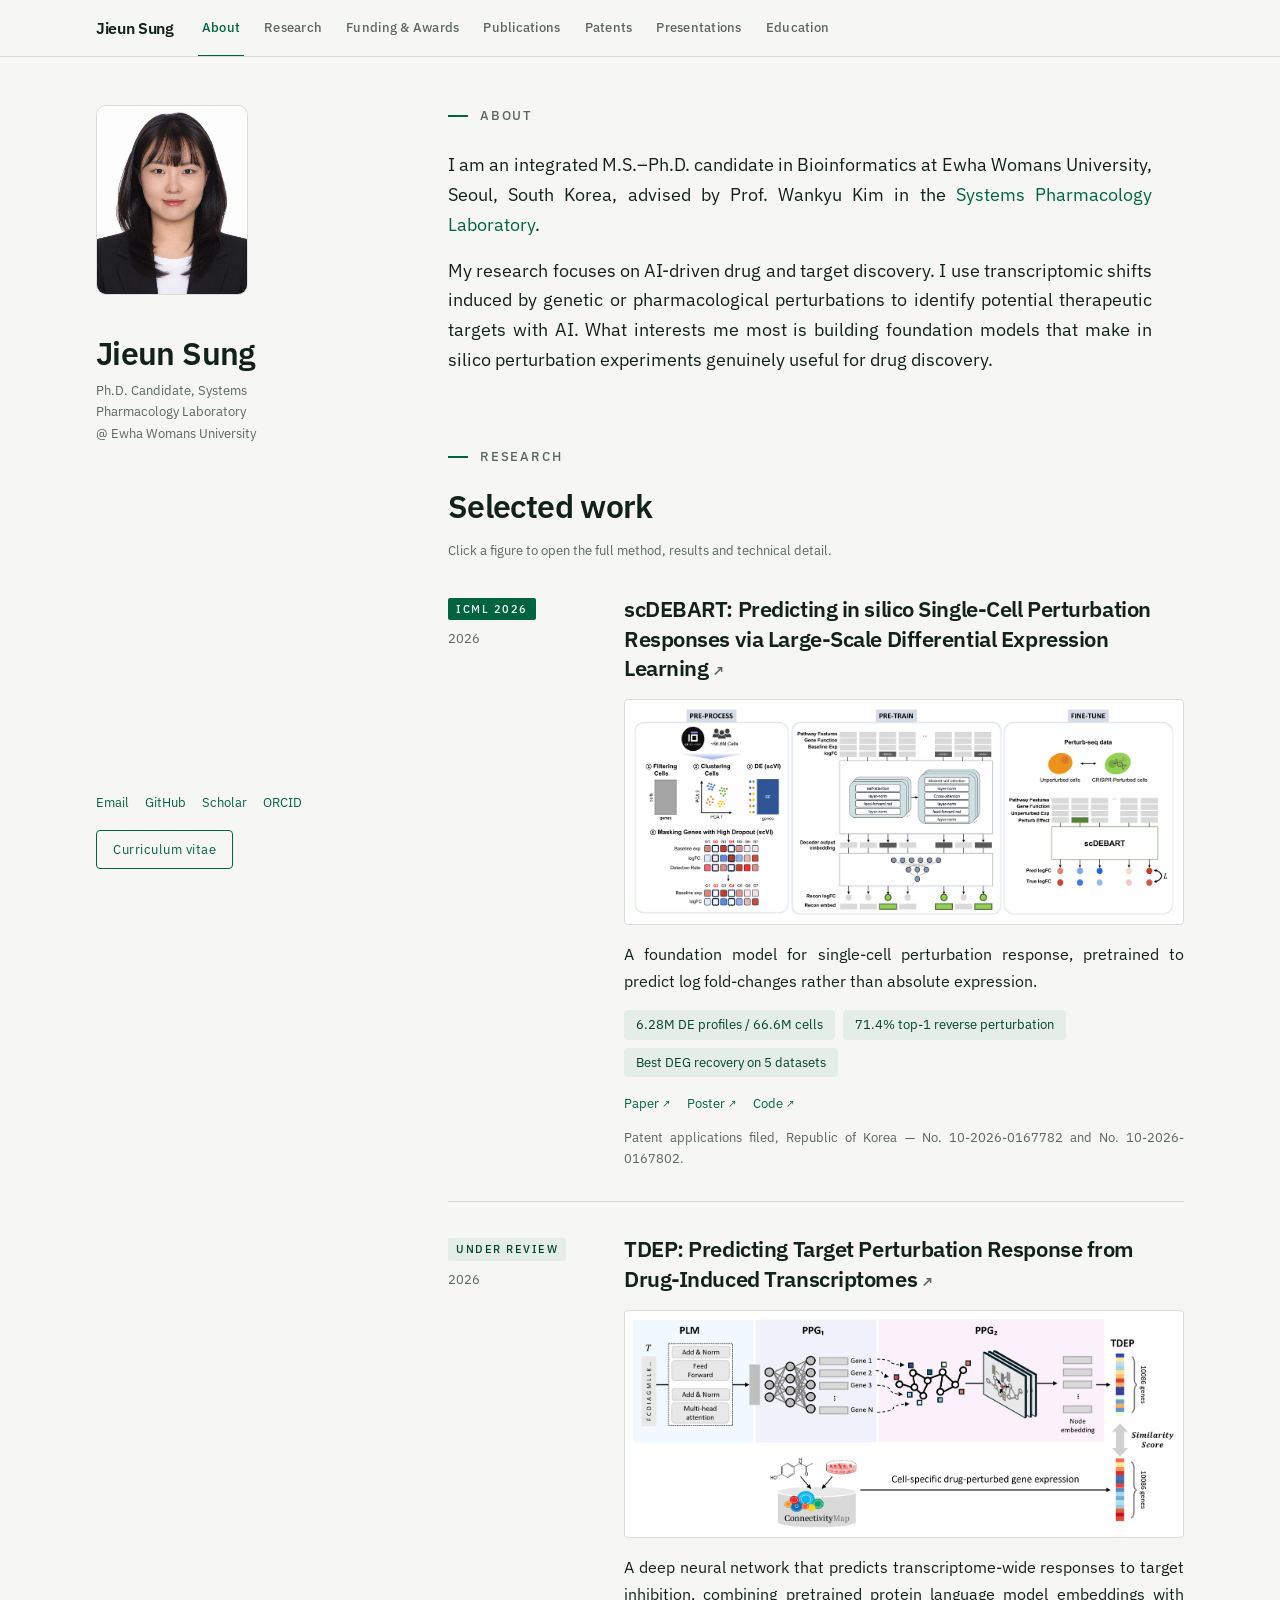
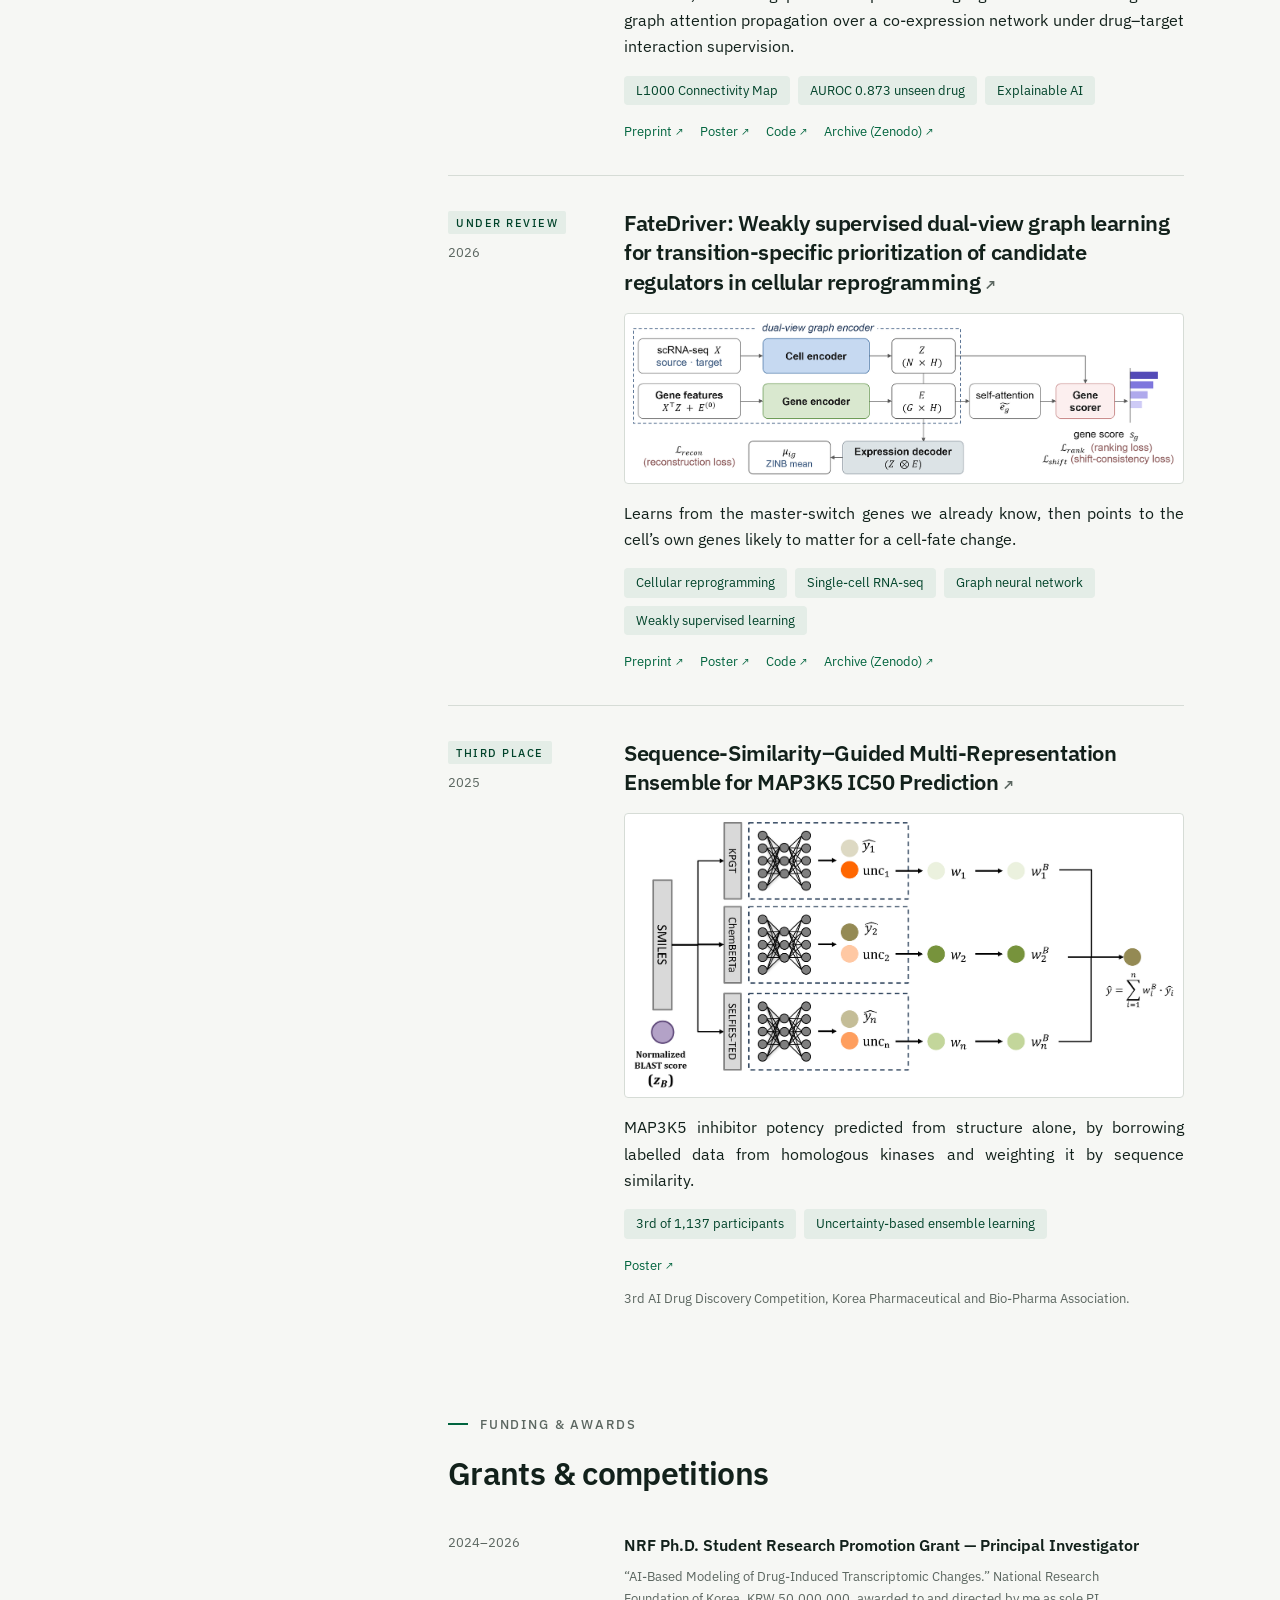
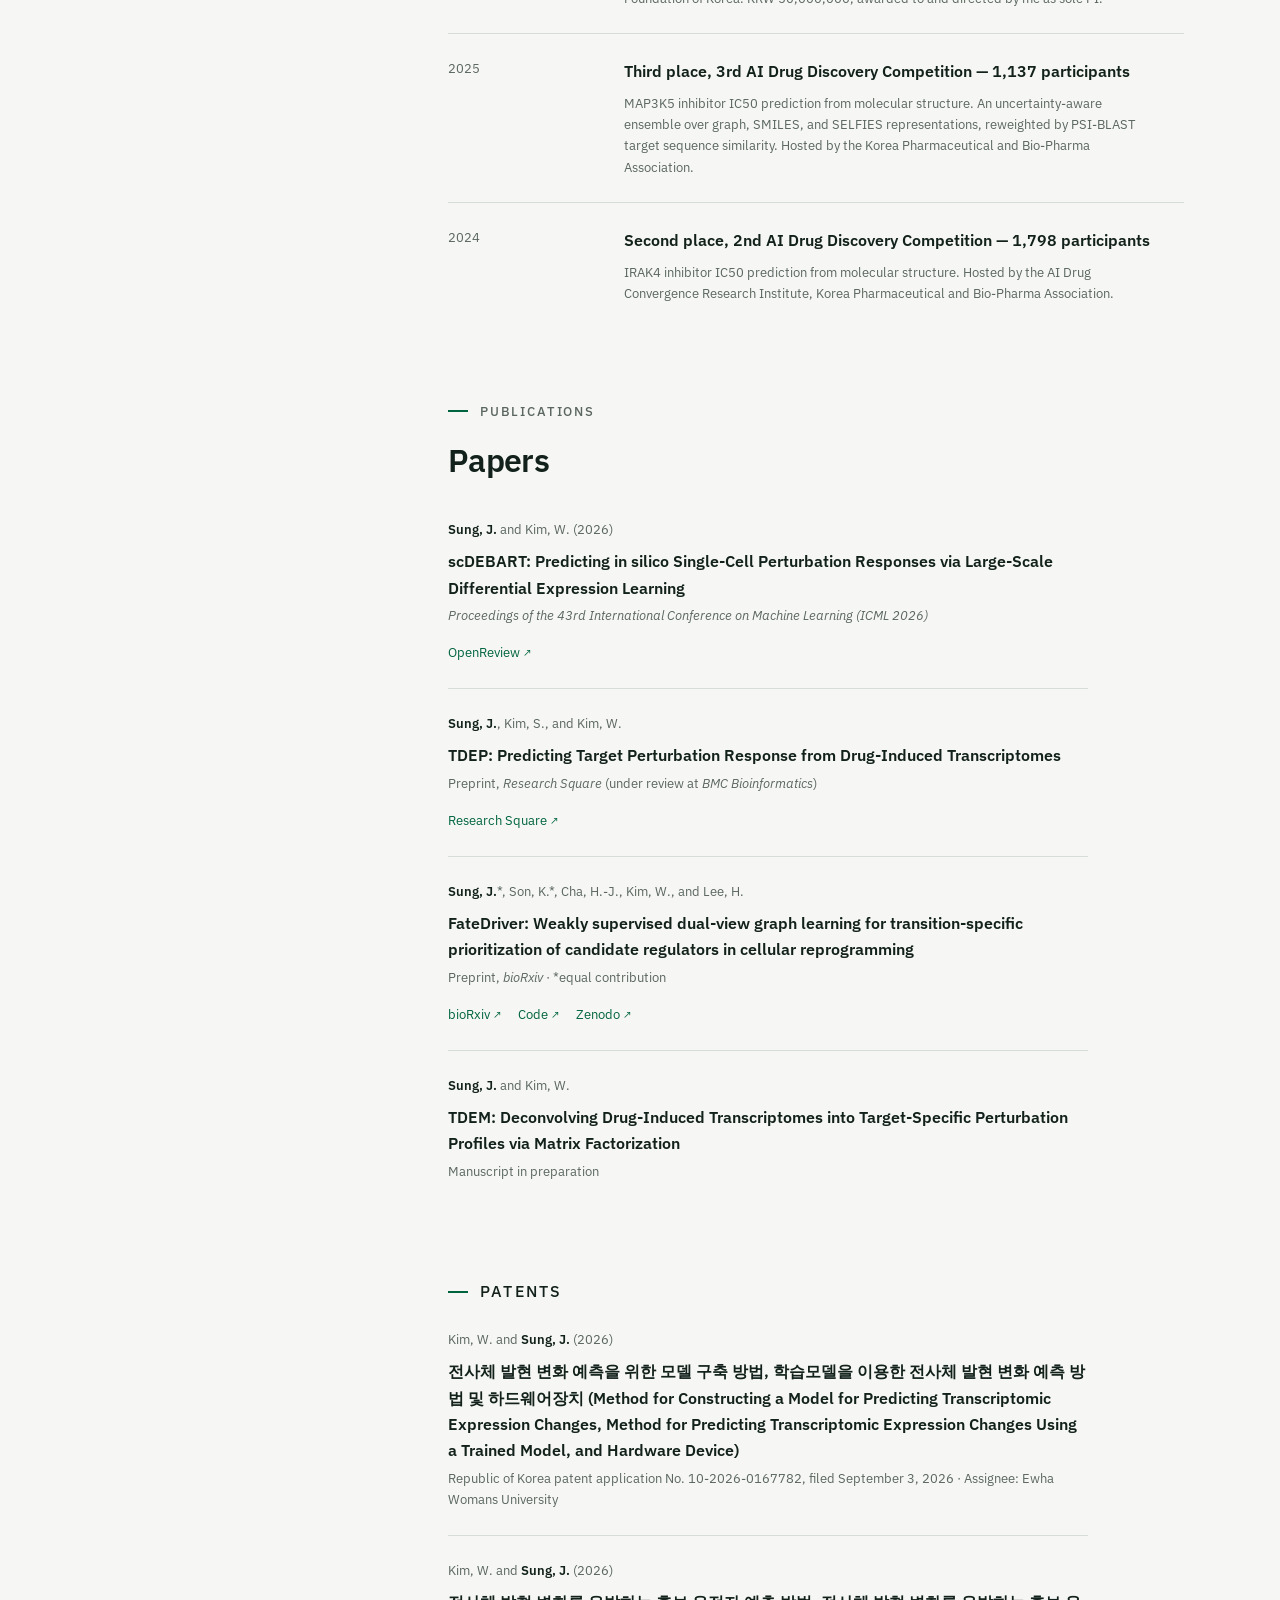
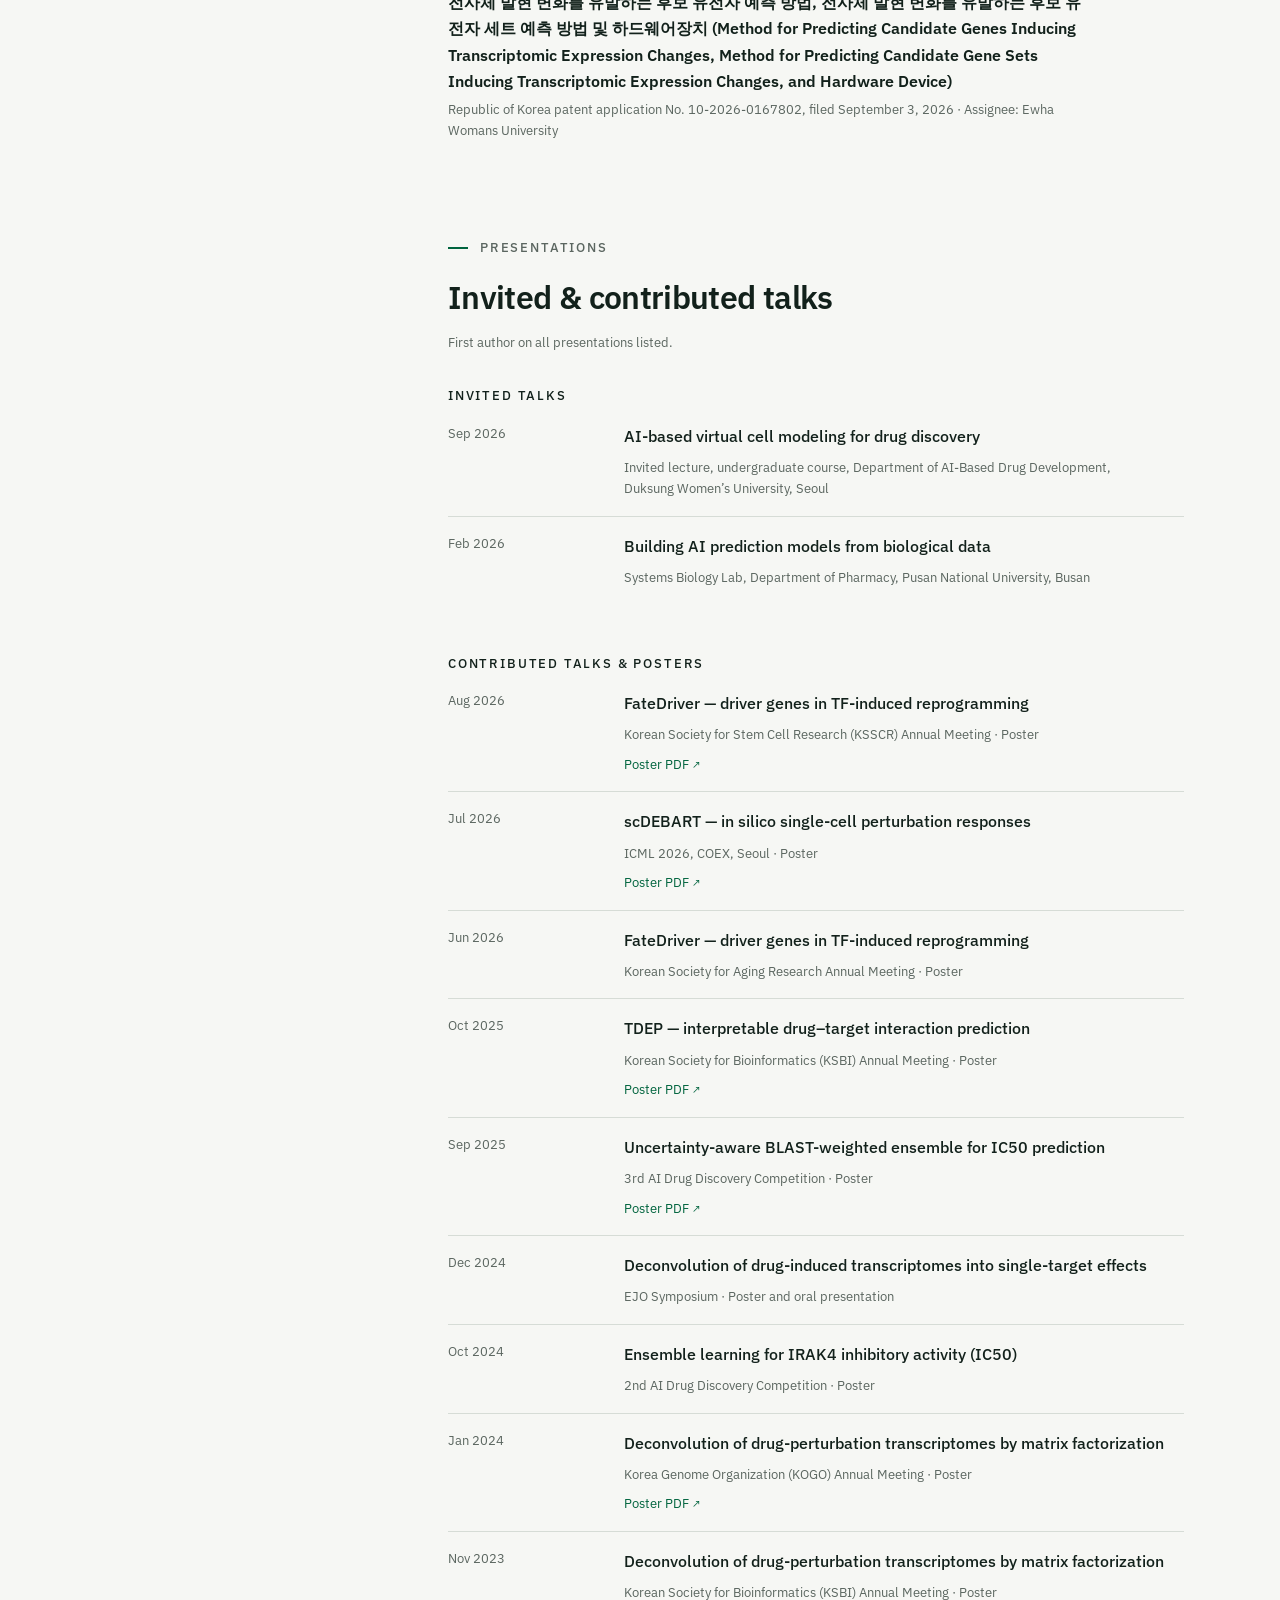
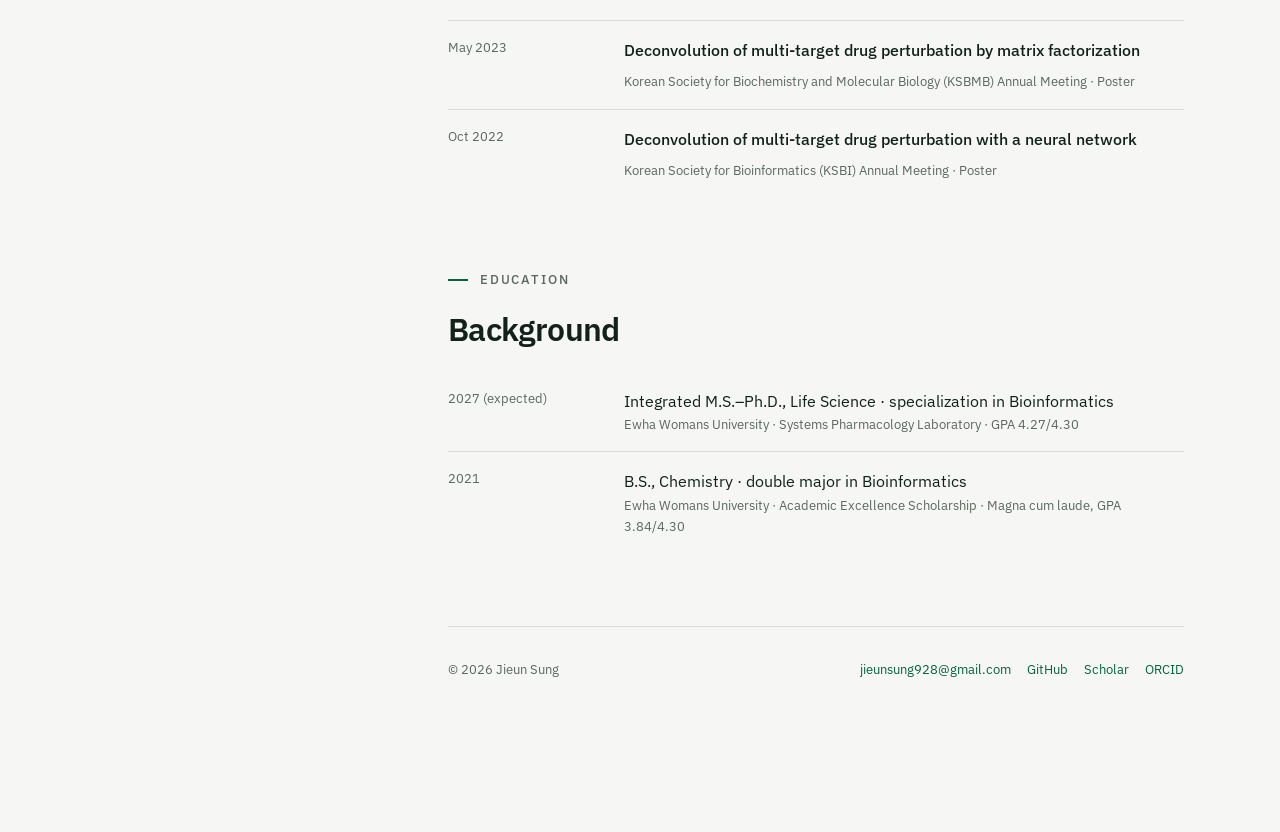
==== commit 36f8f39d: "Jieun Sung portfolio site Co-Authored-By: Claude Opus 5.5 <noreply@anthropic.com>" ====
--- a/index.html
+++ b/index.html
@@ -135,8 +135,8 @@
             <li><a href="https://github.com/Jieun-Sung/scDEBART">Code</a></li>
           </ul>
           <p class="entry__note">
-            Provisional patent application filed, Republic of Korea &mdash;
-            No. 10-2026-0094556.
+            Patent applications filed, Republic of Korea &mdash;
+            No. 10-2026-0167782 and No. 10-2026-0167802.
           </p>
         </div>
       </article>
@@ -196,6 +196,7 @@
             <li>Weakly supervised learning</li>
           </ul>
           <ul class="linkrow">
+            <li><a href="https://www.biorxiv.org/content/10.64898/2026.10.27.762150v1">Preprint</a></li>
             <li><a href="assets/posters/2026-08-ksscr-fatedriver.pdf">Poster</a></li>
             <li><a href="https://github.com/Jieun-Sung/FateDriver">Code</a></li>
             <li><a href="https://doi.org/10.5281/zenodo.21771206">Archive (Zenodo)</a></li>
@@ -334,8 +335,9 @@
             transition-specific prioritization of candidate regulators in
             cellular reprogramming
           </p>
-          <p class="pub__venue">Manuscript under review &middot; *equal contribution</p>
-          <ul class="linkrow">
+          <p class="pub__venue">Preprint, <em>bioRxiv</em> &middot; *equal contribution</p>
+          <ul class="linkrow">
+            <li><a href="https://www.biorxiv.org/content/10.64898/2026.10.27.762150v1">bioRxiv</a></li>
             <li><a href="https://github.com/Jieun-Sung/FateDriver">Code</a></li>
             <li><a href="https://doi.org/10.5281/zenodo.21771206">Zenodo</a></li>
           </ul>
@@ -360,14 +362,25 @@
 
       <ul>
         <li class="pub">
-          <p class="pub__authors"><strong>Sung, J.</strong> and Kim, W. (2026)</p>
+          <p class="pub__authors">Kim, W. and <strong>Sung, J.</strong> (2026)</p>
           <p class="pub__title">
-            Large-Scale Pretrained Transformer Model and Method for Predicting
-            Expression Changes (logFC) from Single-Cell Transcriptomes
+            <span lang="ko">전사체 발현 변화 예측을 위한 모델 구축 방법, 학습모델을 이용한 전사체 발현 변화 예측 방법 및 하드웨어장치</span>
+            (Method for Constructing a Model for Predicting Transcriptomic Expression Changes, Method for Predicting Transcriptomic Expression Changes Using a Trained Model, and Hardware Device)
           </p>
           <p class="pub__venue">
-            Republic of Korea provisional patent application No. 10-2026-0094556,
-            filed May 26, 2026 &middot; Assignee: Ewha Womans University
+            Republic of Korea patent application No. 10-2026-0167782,
+            filed September 3, 2026 &middot; Assignee: Ewha Womans University
+          </p>
+        </li>
+        <li class="pub">
+          <p class="pub__authors">Kim, W. and <strong>Sung, J.</strong> (2026)</p>
+          <p class="pub__title">
+            <span lang="ko">전사체 발현 변화를 유발하는 후보 유전자 예측 방법, 전사체 발현 변화를 유발하는 후보 유전자 세트 예측 방법 및 하드웨어장치</span>
+            (Method for Predicting Candidate Genes Inducing Transcriptomic Expression Changes, Method for Predicting Candidate Gene Sets Inducing Transcriptomic Expression Changes, and Hardware Device)
+          </p>
+          <p class="pub__venue">
+            Republic of Korea patent application No. 10-2026-0167802,
+            filed September 3, 2026 &middot; Assignee: Ewha Womans University
           </p>
         </li>
       </ul>
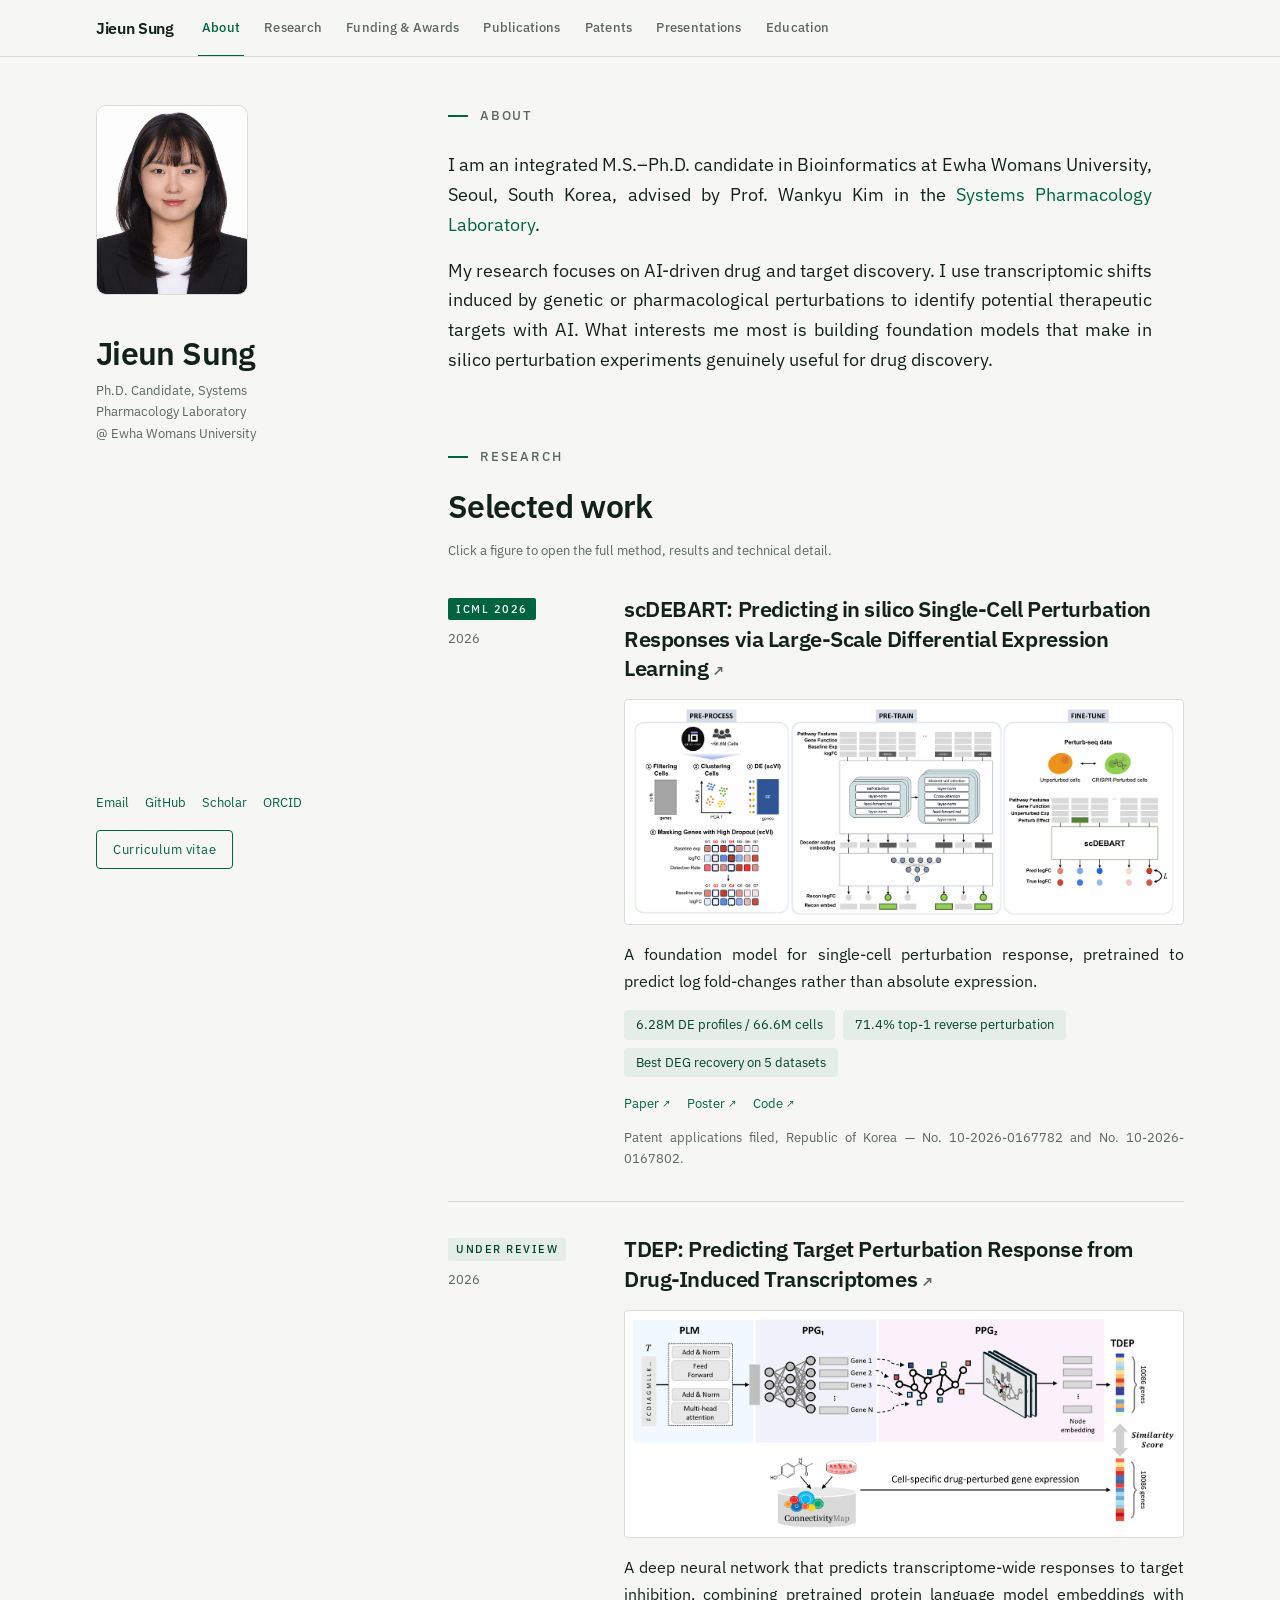
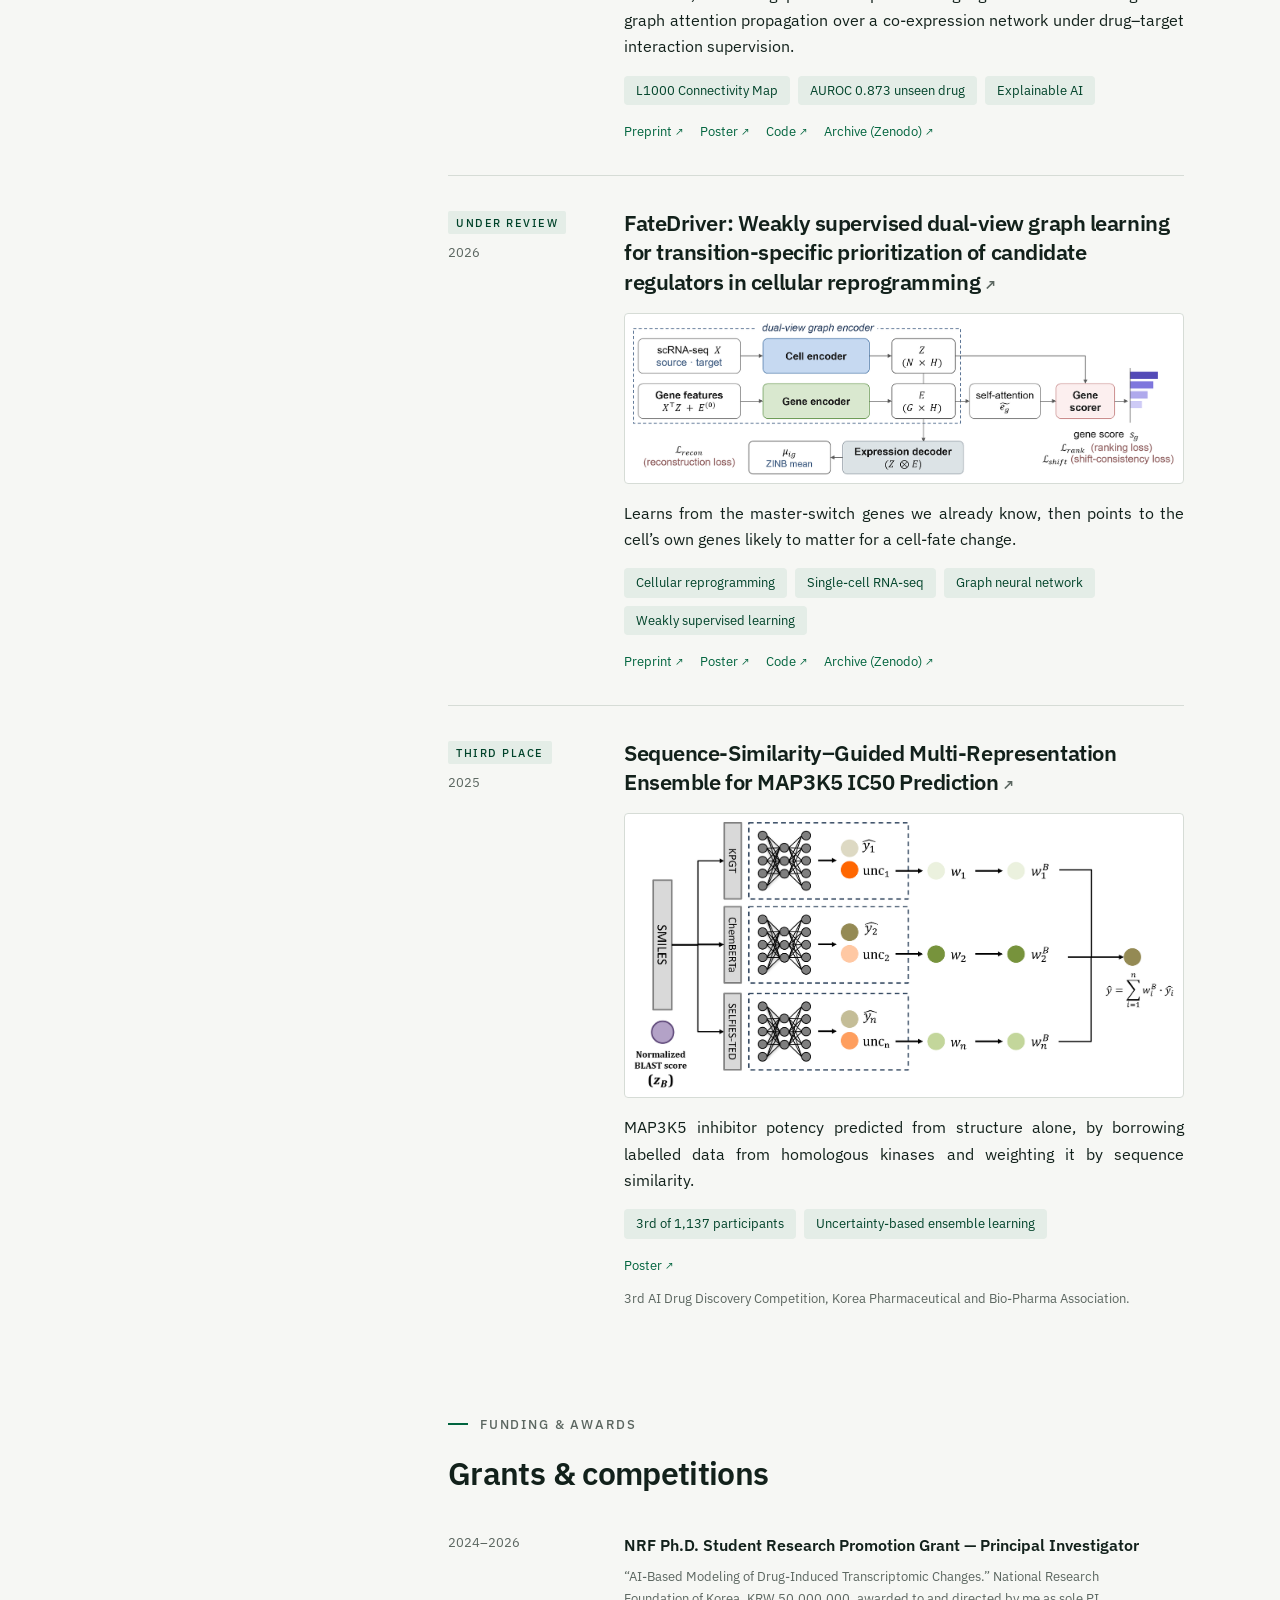
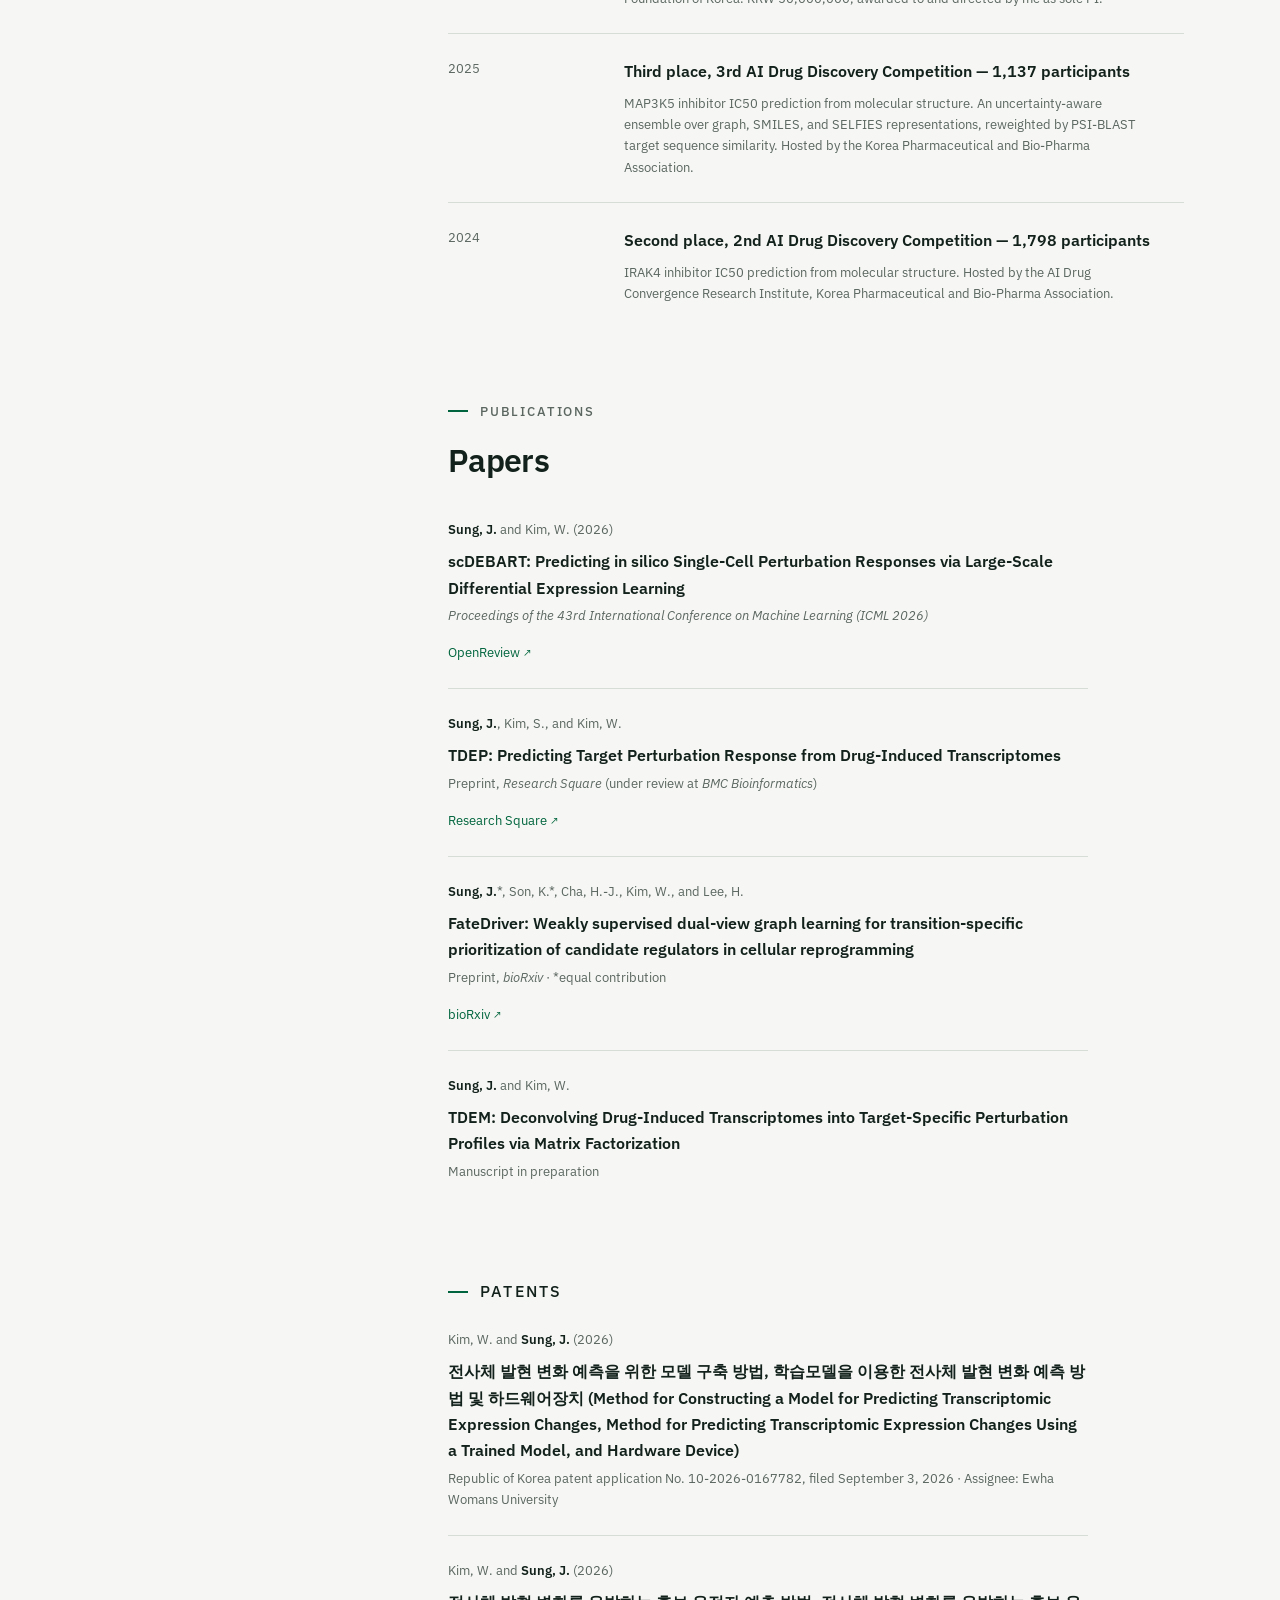
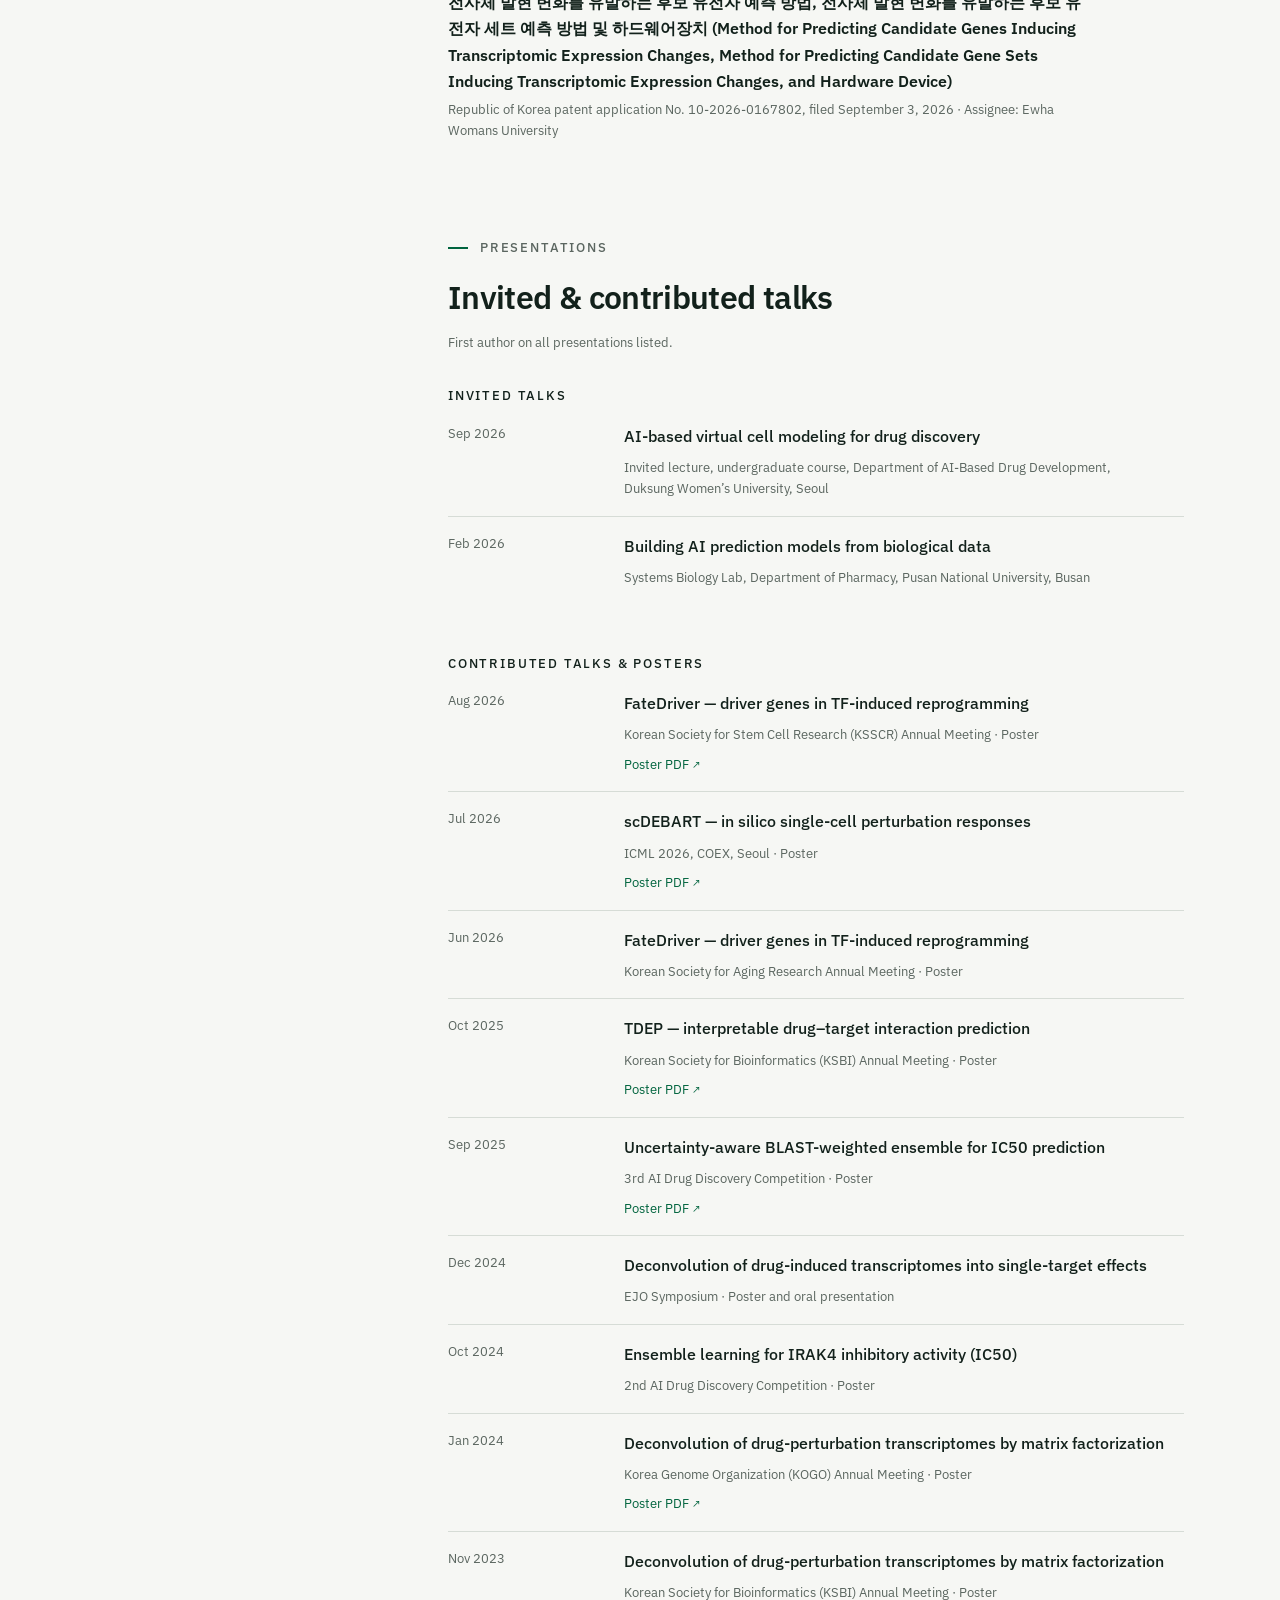
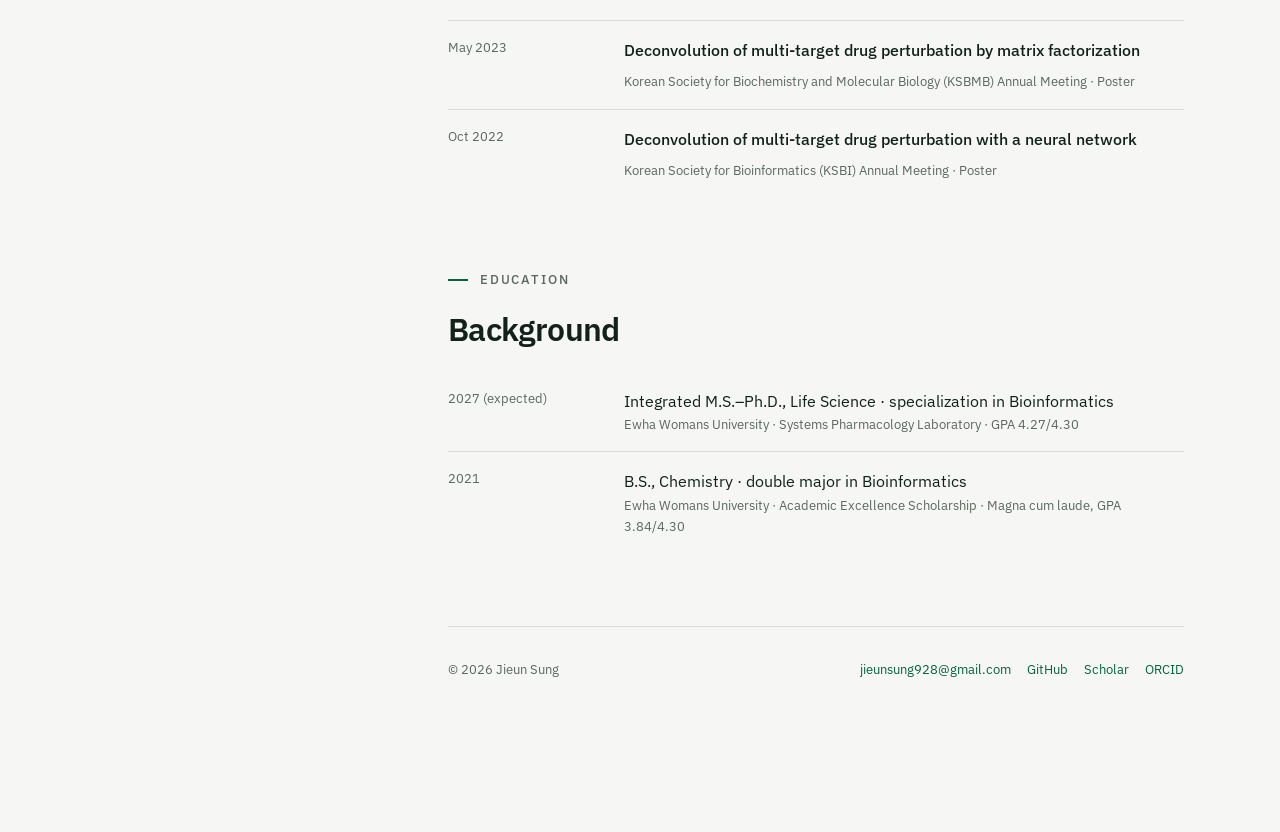
==== commit 44f6eacb: "Keep only bioRxiv link for FateDriver in Publications" ====
--- a/index.html
+++ b/index.html
@@ -338,8 +338,6 @@
           <p class="pub__venue">Preprint, <em>bioRxiv</em> &middot; *equal contribution</p>
           <ul class="linkrow">
             <li><a href="https://www.biorxiv.org/content/10.64898/2026.10.27.762150v1">bioRxiv</a></li>
-            <li><a href="https://github.com/Jieun-Sung/FateDriver">Code</a></li>
-            <li><a href="https://doi.org/10.5281/zenodo.21771206">Zenodo</a></li>
           </ul>
         </li>
 
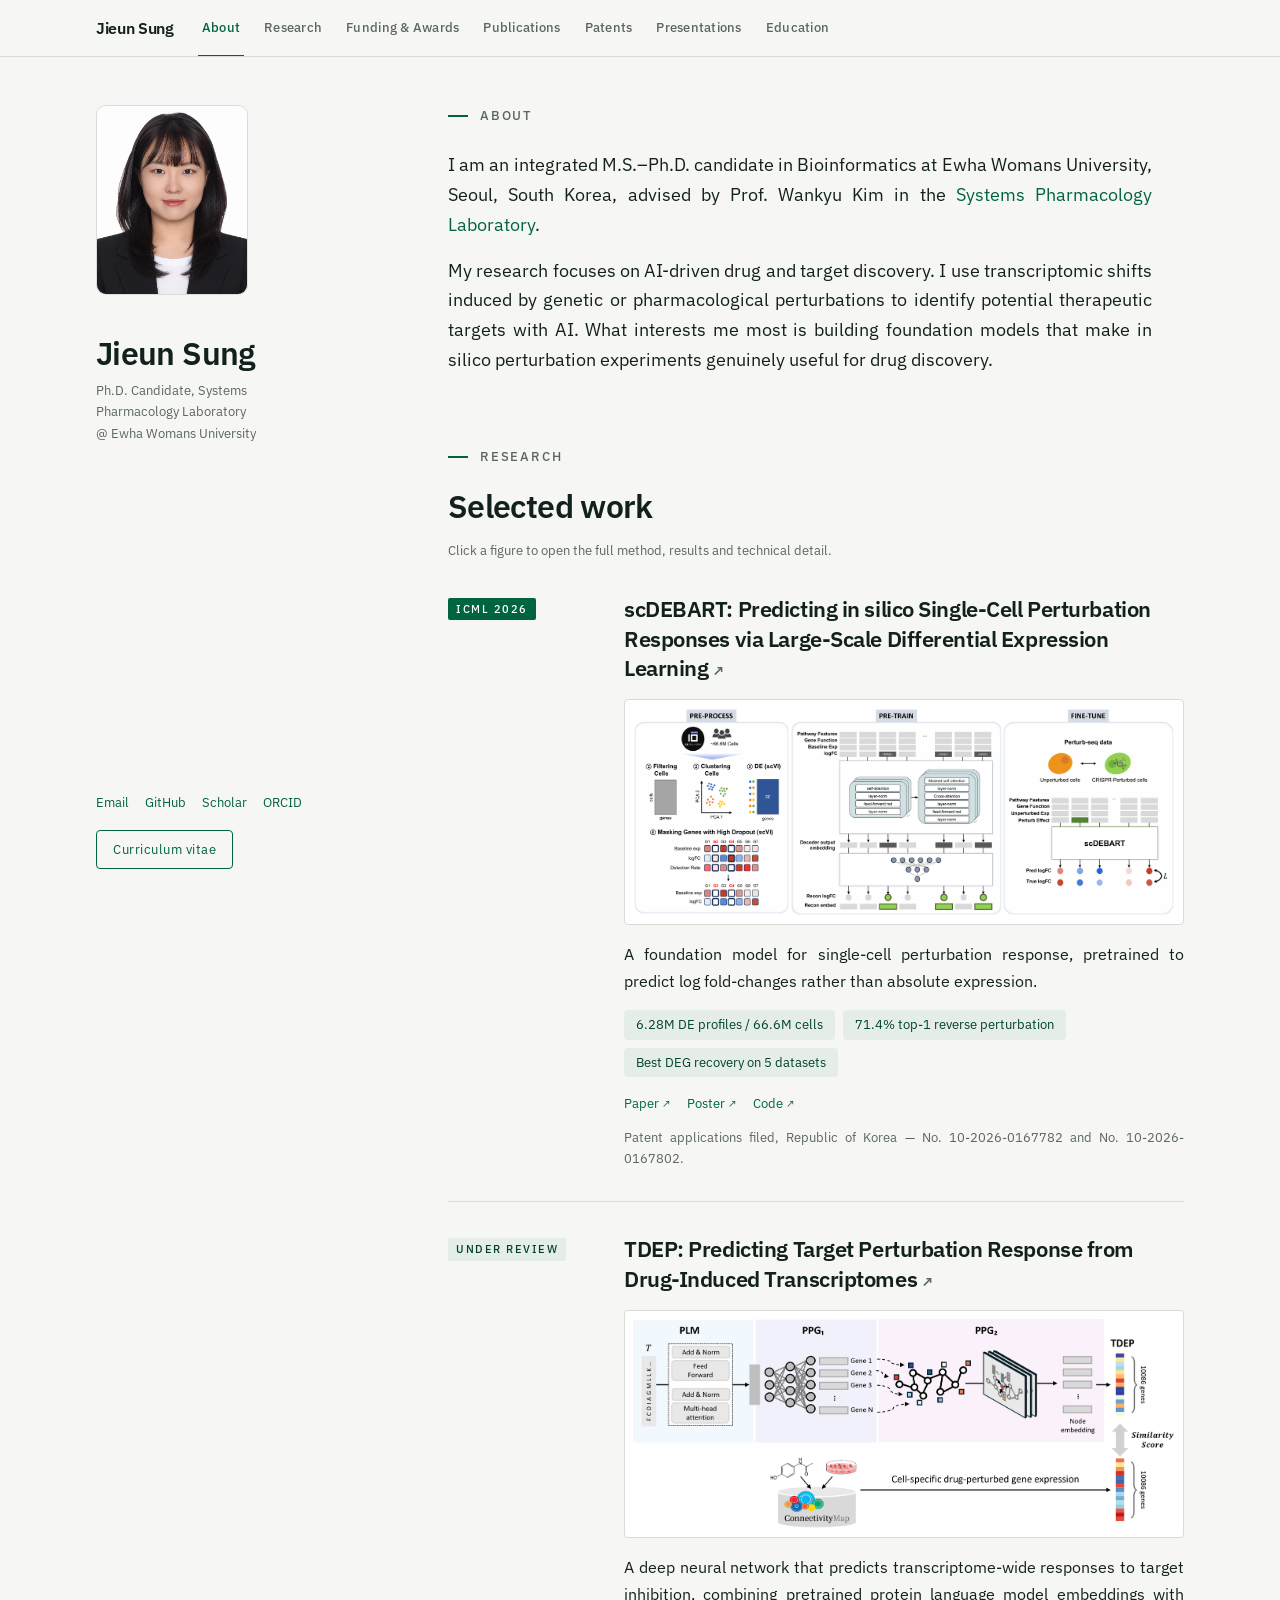
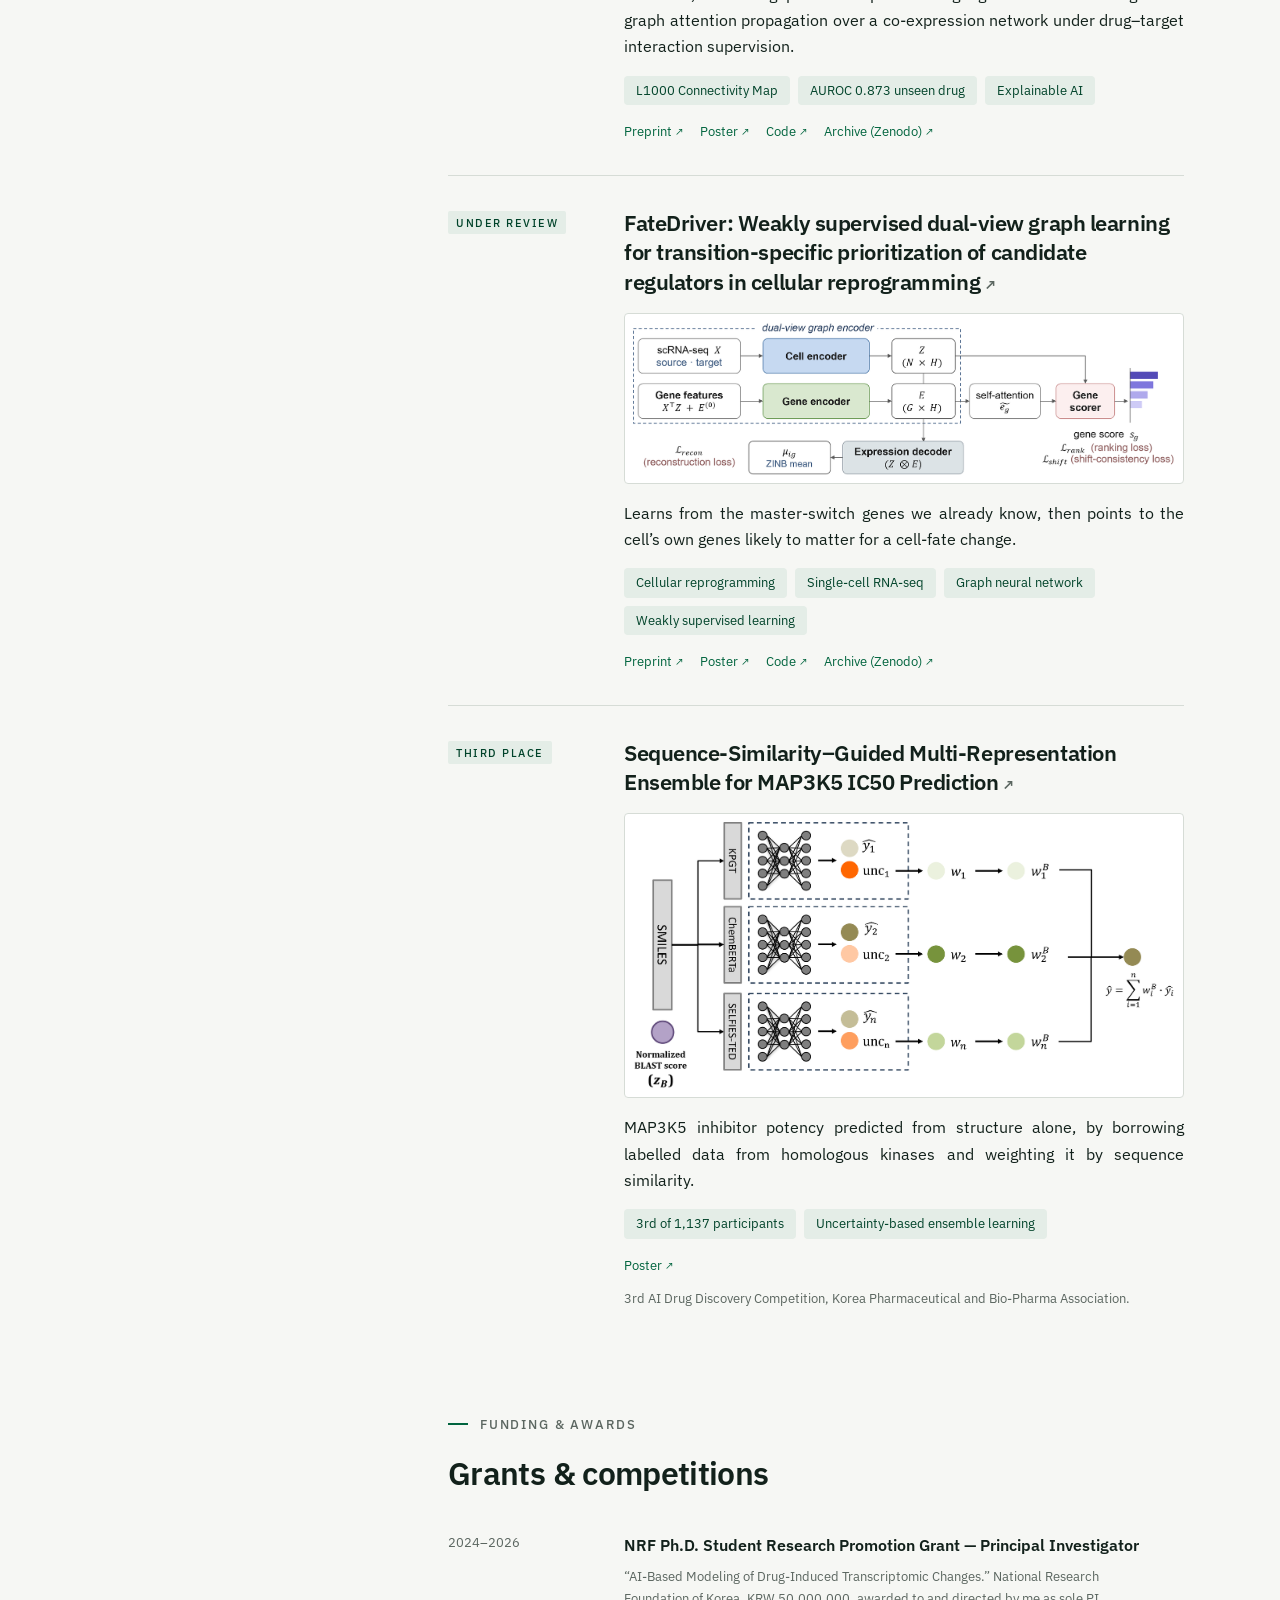
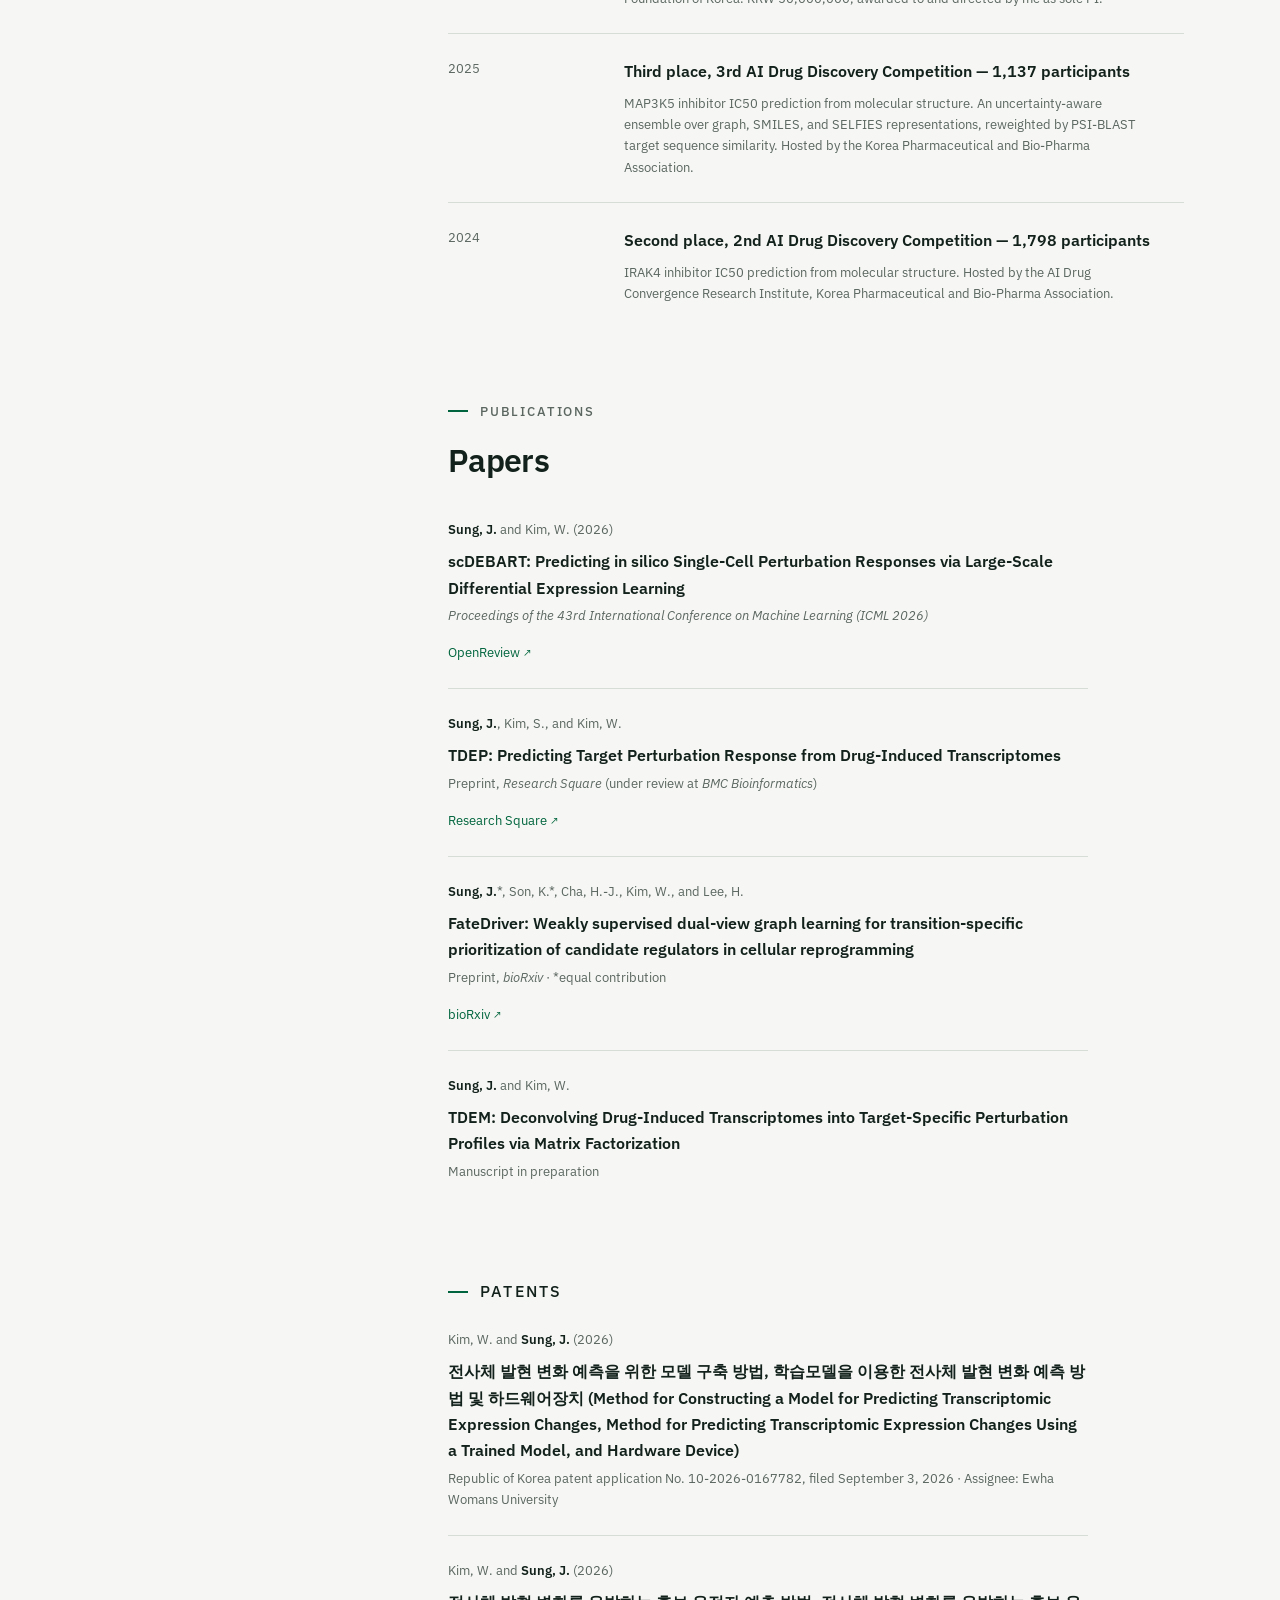
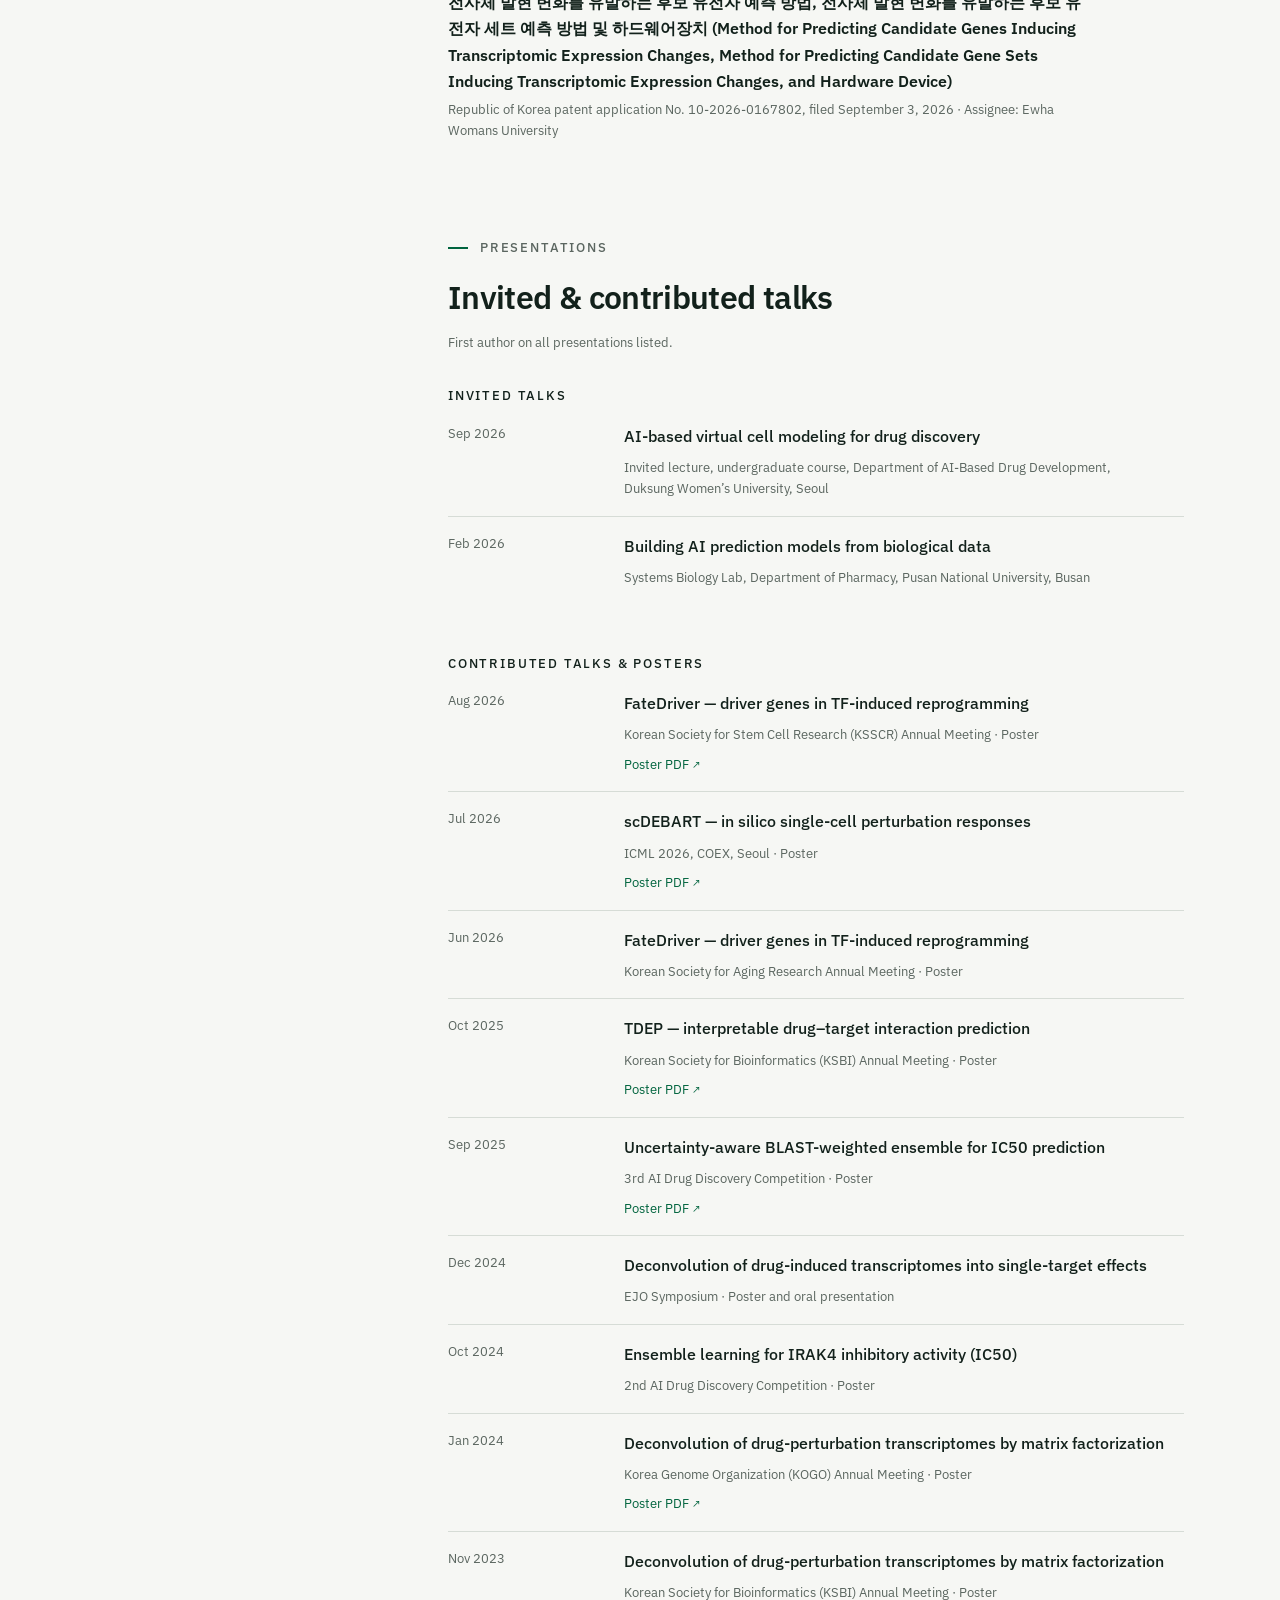
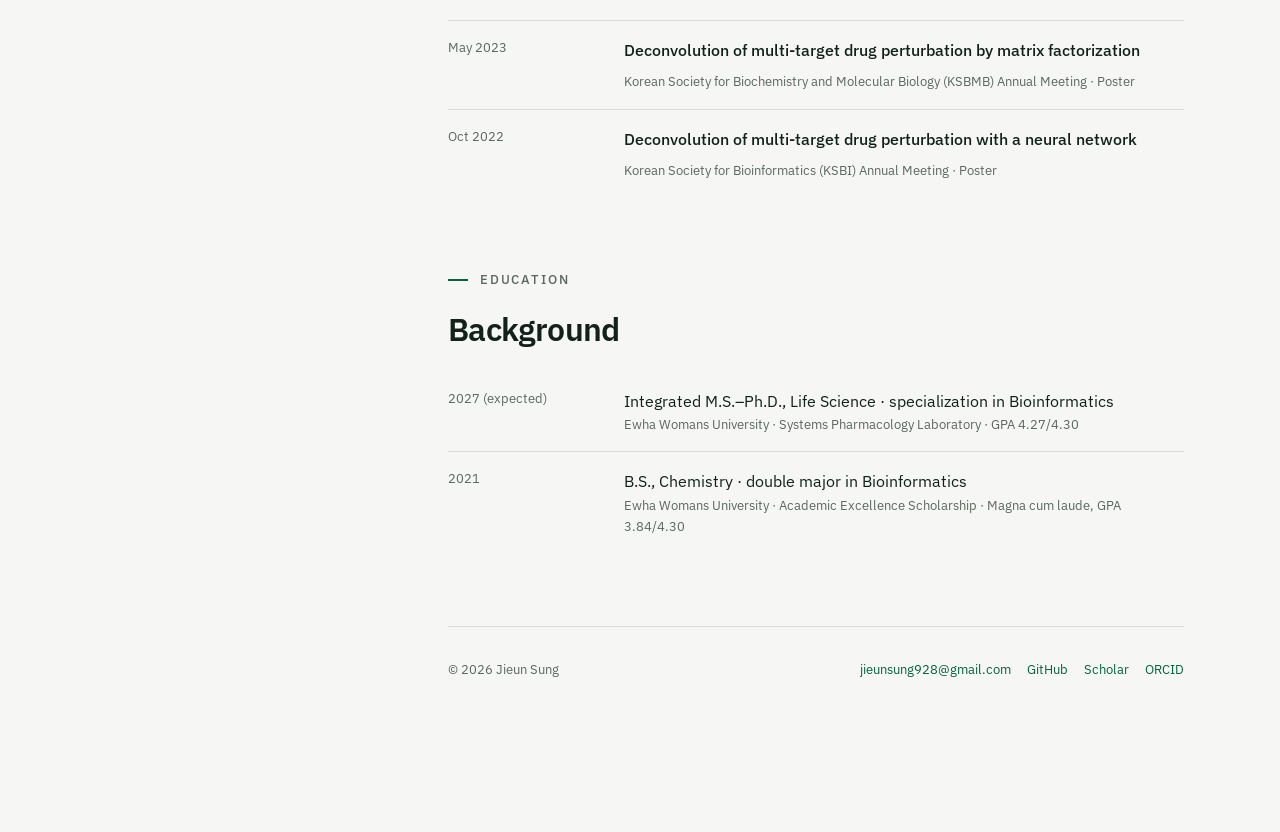
==== commit c52838f4: "Remove year labels from Research entries" ====
--- a/index.html
+++ b/index.html
@@ -110,7 +110,6 @@
       <article class="entry">
         <div class="entry__meta">
           <span class="status status--published">ICML 2026</span>
-          <span class="entry__year">2026</span>
         </div>
         <div class="entry__body">
           <h3 class="entry__title"><a href="work/scdebart.html" target="_blank" rel="noopener">scDEBART: Predicting in silico Single-Cell Perturbation Responses via Large-Scale Differential Expression Learning</a></h3>
@@ -144,7 +143,6 @@
       <article class="entry">
         <div class="entry__meta">
           <span class="status status--review">Under review</span>
-          <span class="entry__year">2026</span>
         </div>
         <div class="entry__body">
           <h3 class="entry__title"><a href="work/tdep.html" target="_blank" rel="noopener">TDEP: Predicting Target Perturbation Response from Drug-Induced Transcriptomes</a></h3>
@@ -176,7 +174,6 @@
       <article class="entry">
         <div class="entry__meta">
           <span class="status status--review">Under review</span>
-          <span class="entry__year">2026</span>
         </div>
         <div class="entry__body">
           <h3 class="entry__title"><a href="work/fatedriver.html" target="_blank" rel="noopener">FateDriver: Weakly supervised dual-view graph learning for transition-specific prioritization of candidate regulators in cellular reprogramming</a></h3>
@@ -207,7 +204,6 @@
       <article class="entry">
         <div class="entry__meta">
           <span class="status status--award">Third place</span>
-          <span class="entry__year">2025</span>
         </div>
         <div class="entry__body">
           <h3 class="entry__title"><a href="work/ic50-ensemble.html" target="_blank" rel="noopener">Sequence-Similarity&ndash;Guided Multi-Representation Ensemble for MAP3K5 IC50 Prediction</a></h3>
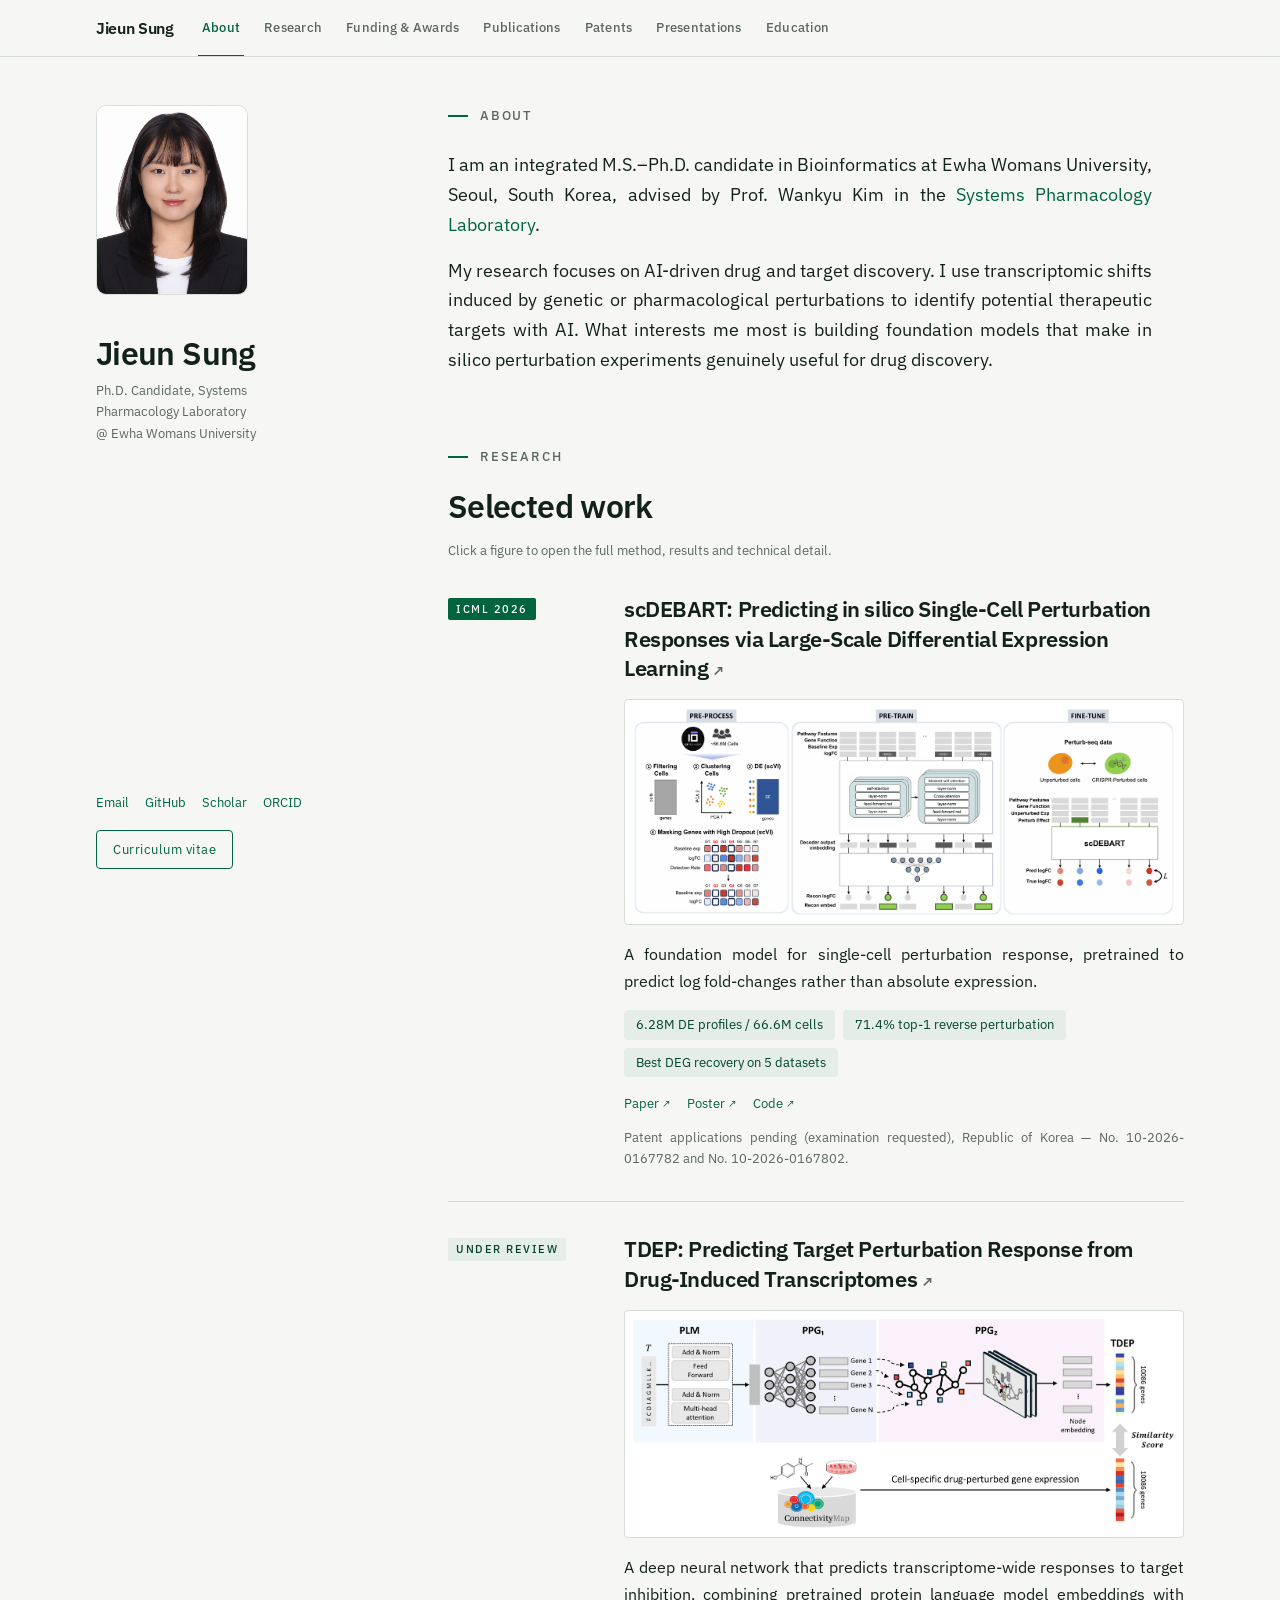
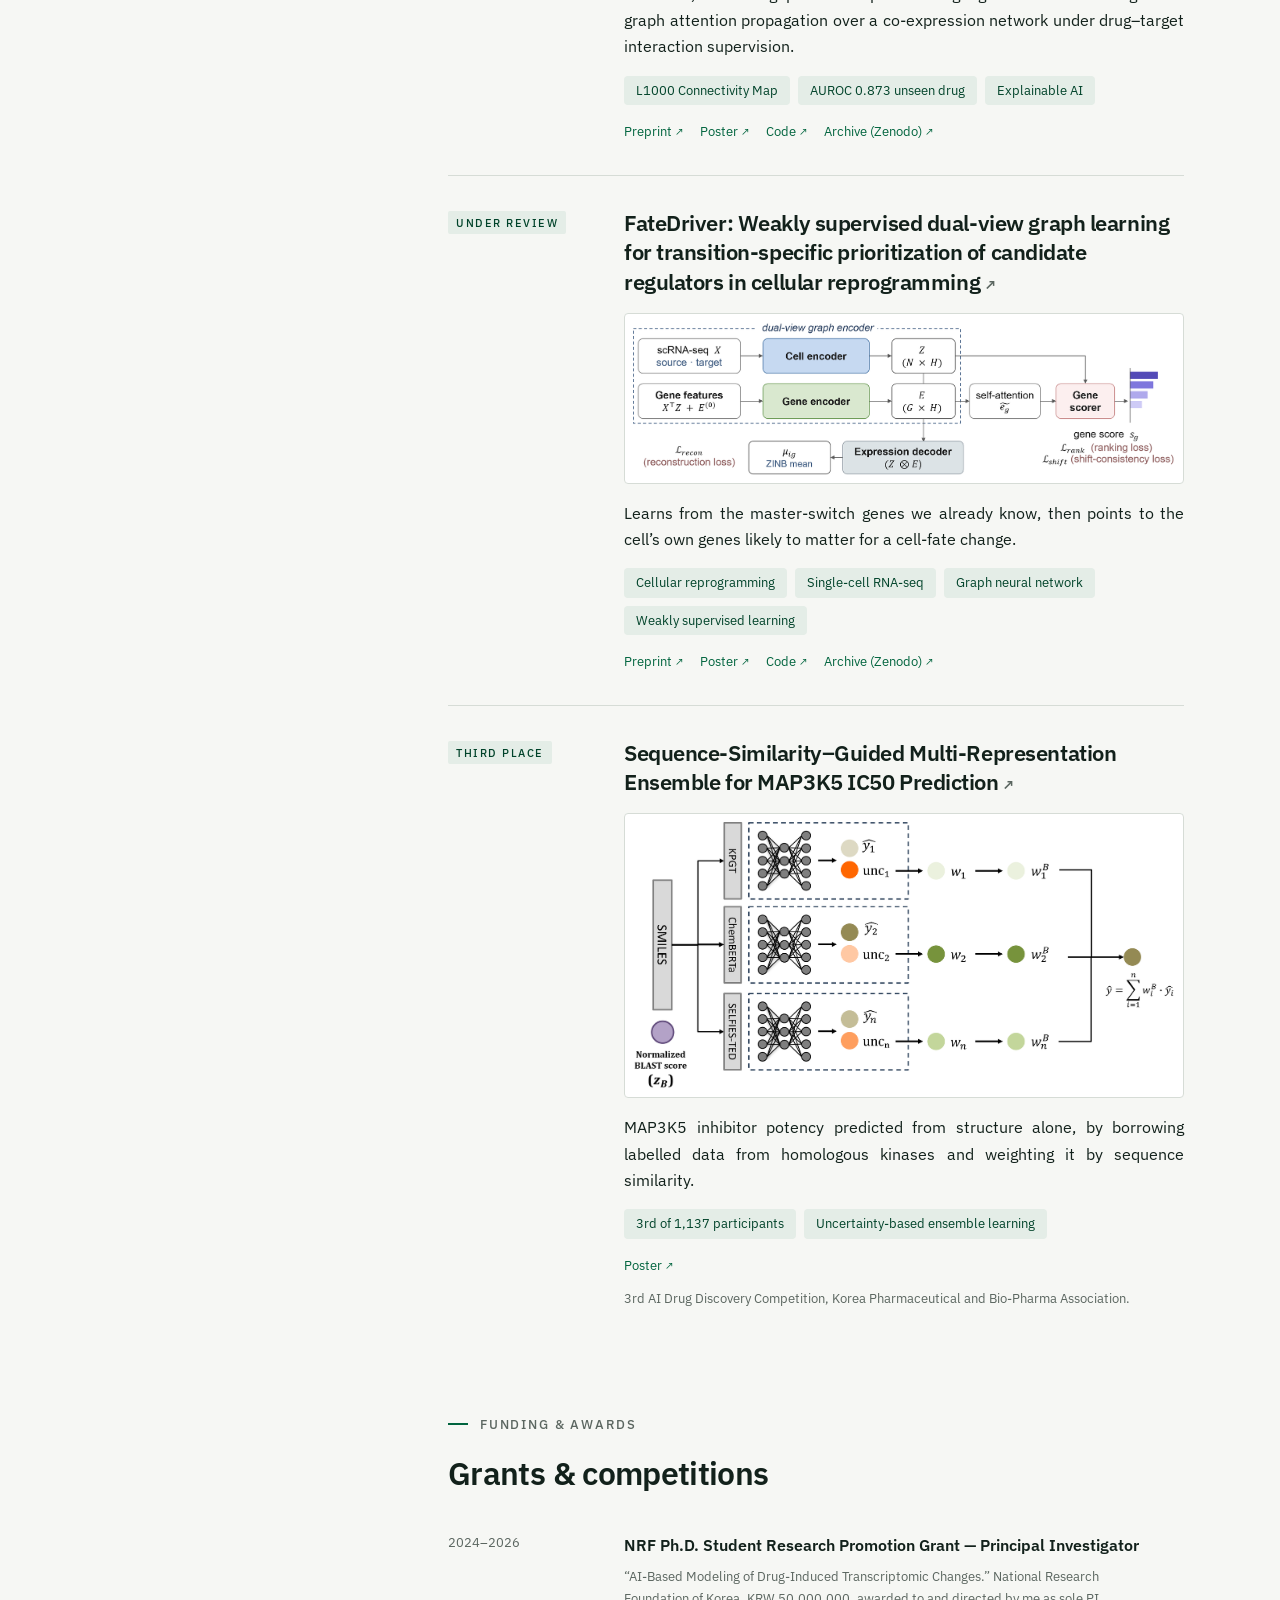
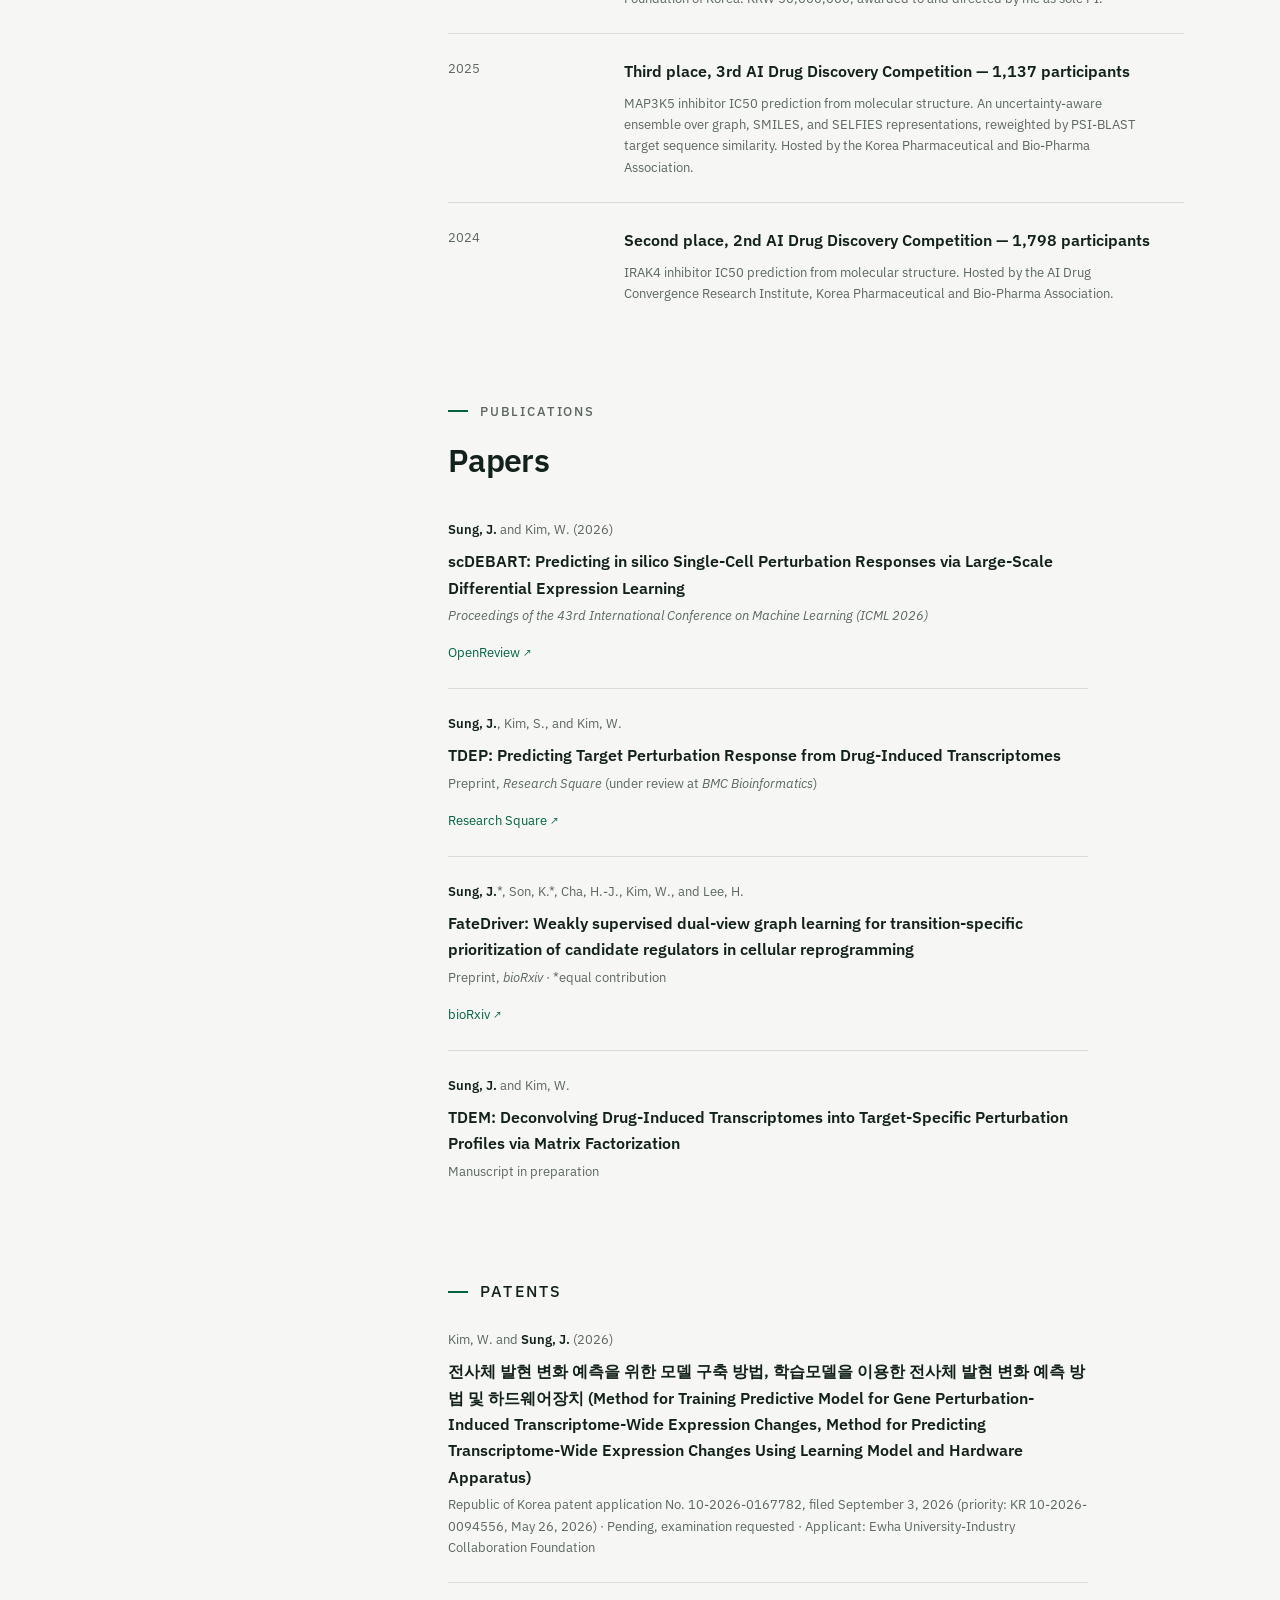
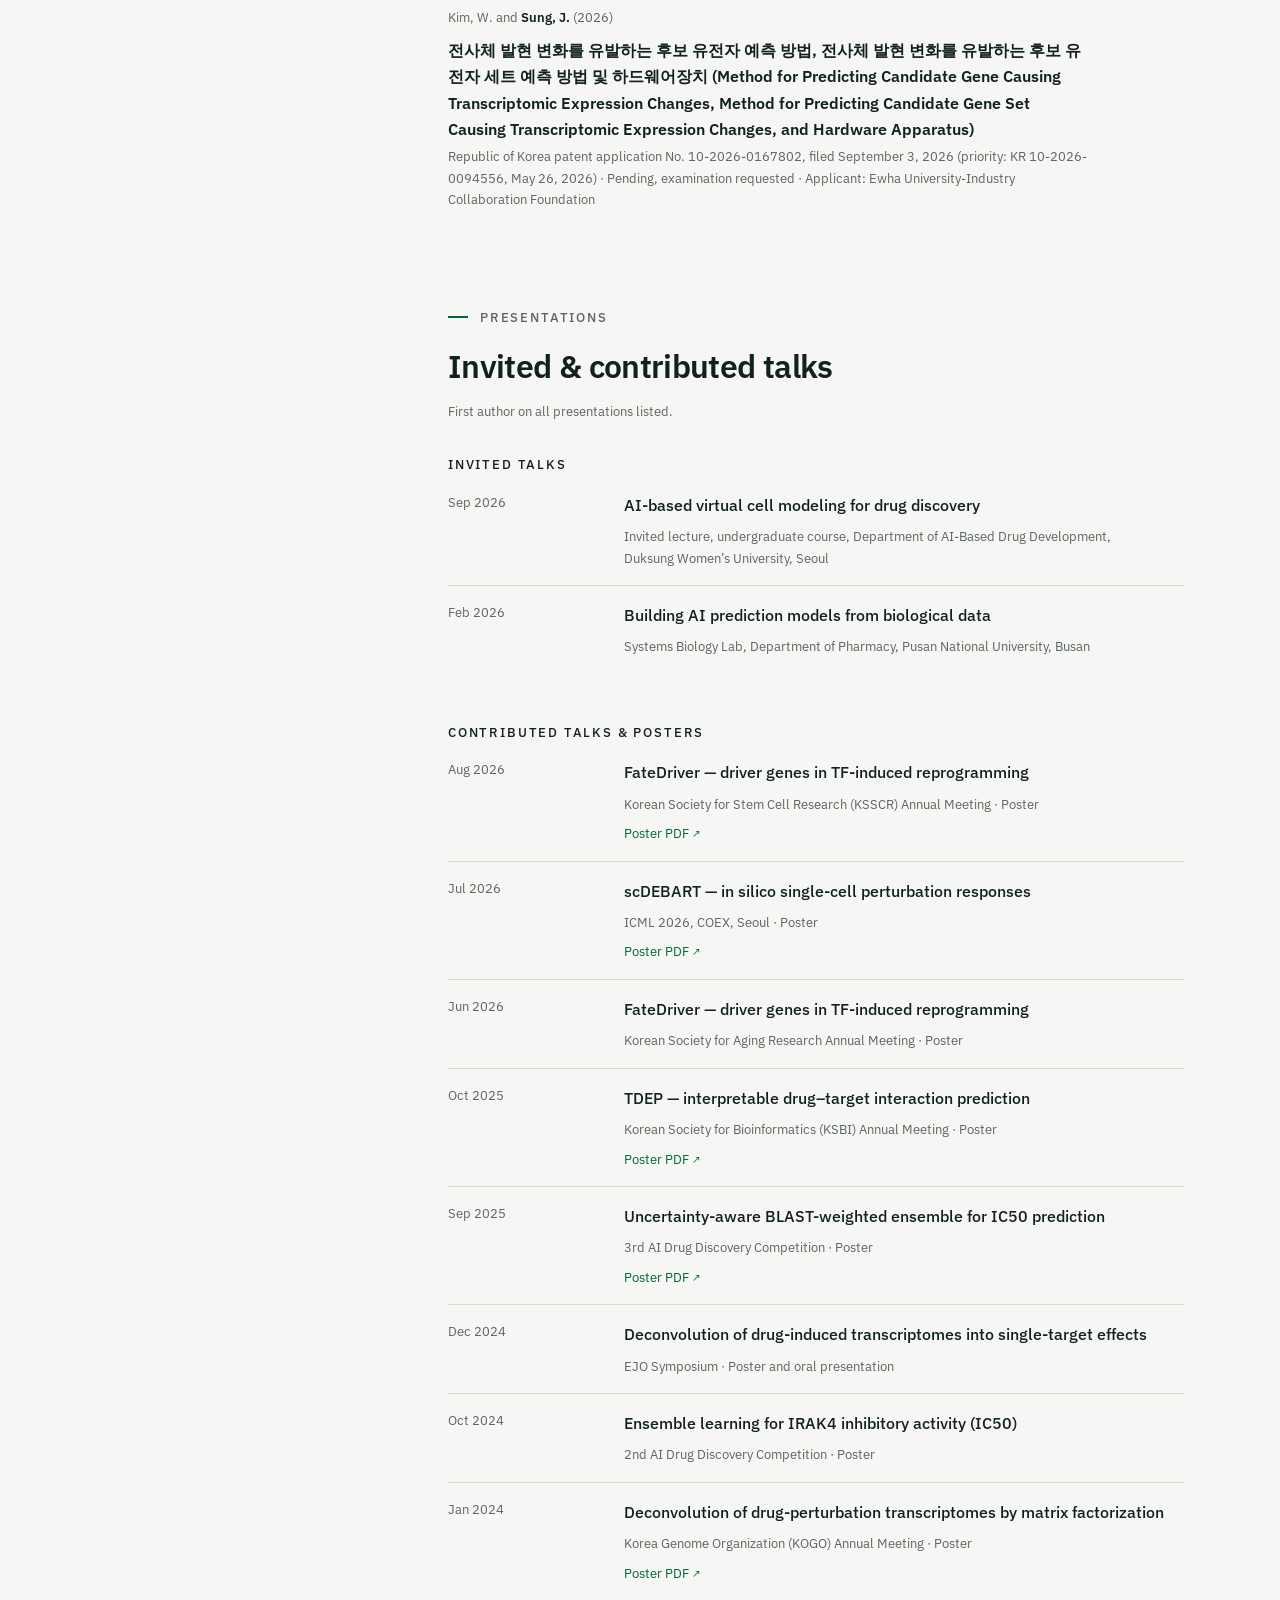
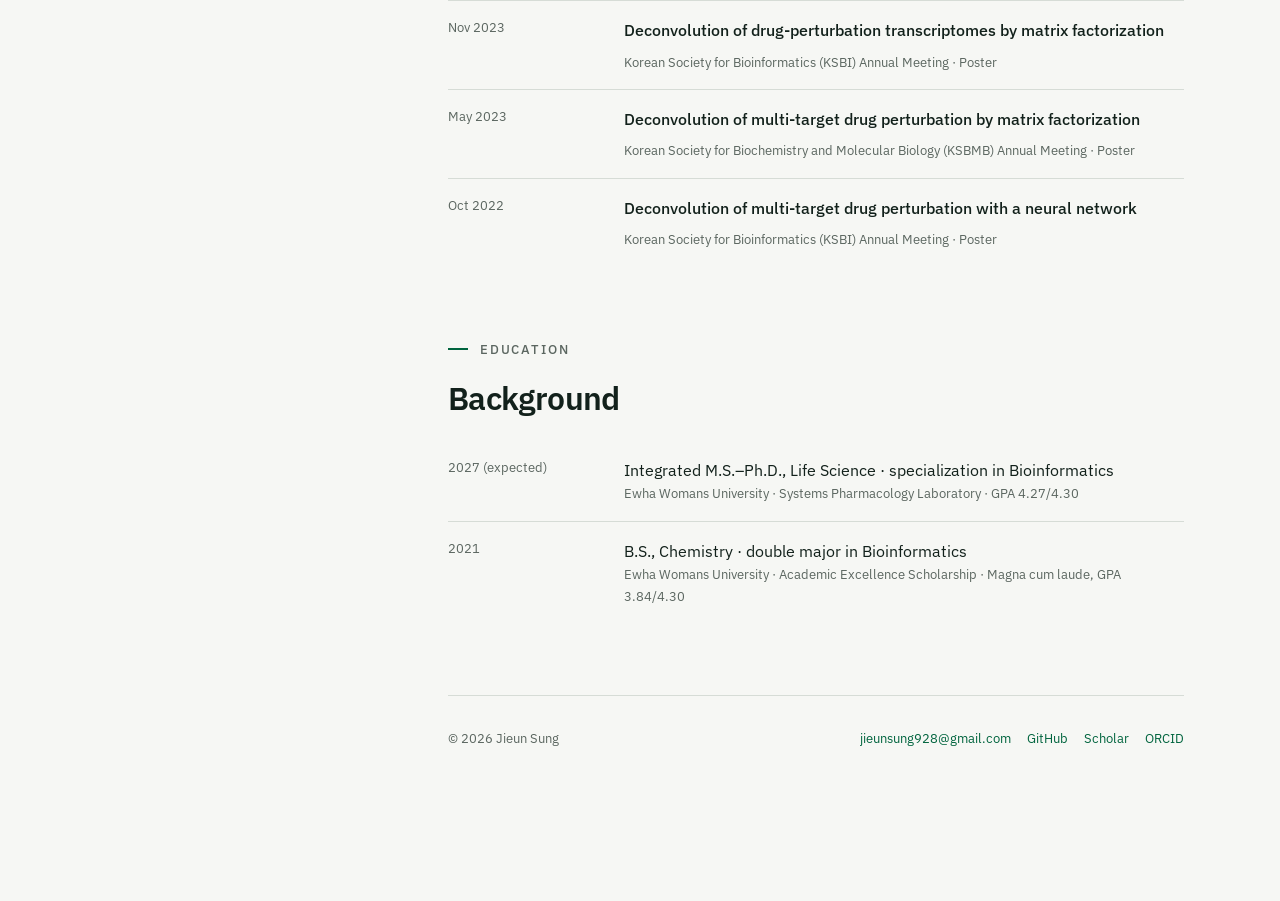
==== commit aa3f26a2: "Update patent entries to match filed applications Use the official English titles, note the priority" ====
--- a/index.html
+++ b/index.html
@@ -134,7 +134,7 @@
             <li><a href="https://github.com/Jieun-Sung/scDEBART">Code</a></li>
           </ul>
           <p class="entry__note">
-            Patent applications filed, Republic of Korea &mdash;
+            Patent applications pending (examination requested), Republic of Korea &mdash;
             No. 10-2026-0167782 and No. 10-2026-0167802.
           </p>
         </div>
@@ -359,22 +359,26 @@
           <p class="pub__authors">Kim, W. and <strong>Sung, J.</strong> (2026)</p>
           <p class="pub__title">
             <span lang="ko">전사체 발현 변화 예측을 위한 모델 구축 방법, 학습모델을 이용한 전사체 발현 변화 예측 방법 및 하드웨어장치</span>
-            (Method for Constructing a Model for Predicting Transcriptomic Expression Changes, Method for Predicting Transcriptomic Expression Changes Using a Trained Model, and Hardware Device)
+            (Method for Training Predictive Model for Gene Perturbation-Induced Transcriptome-Wide Expression Changes, Method for Predicting Transcriptome-Wide Expression Changes Using Learning Model and Hardware Apparatus)
           </p>
           <p class="pub__venue">
             Republic of Korea patent application No. 10-2026-0167782,
-            filed September 3, 2026 &middot; Assignee: Ewha Womans University
+            filed September 3, 2026 (priority: KR 10-2026-0094556, May 26, 2026)
+            &middot; Pending, examination requested
+            &middot; Applicant: Ewha University-Industry Collaboration Foundation
           </p>
         </li>
         <li class="pub">
           <p class="pub__authors">Kim, W. and <strong>Sung, J.</strong> (2026)</p>
           <p class="pub__title">
             <span lang="ko">전사체 발현 변화를 유발하는 후보 유전자 예측 방법, 전사체 발현 변화를 유발하는 후보 유전자 세트 예측 방법 및 하드웨어장치</span>
-            (Method for Predicting Candidate Genes Inducing Transcriptomic Expression Changes, Method for Predicting Candidate Gene Sets Inducing Transcriptomic Expression Changes, and Hardware Device)
+            (Method for Predicting Candidate Gene Causing Transcriptomic Expression Changes, Method for Predicting Candidate Gene Set Causing Transcriptomic Expression Changes, and Hardware Apparatus)
           </p>
           <p class="pub__venue">
             Republic of Korea patent application No. 10-2026-0167802,
-            filed September 3, 2026 &middot; Assignee: Ewha Womans University
+            filed September 3, 2026 (priority: KR 10-2026-0094556, May 26, 2026)
+            &middot; Pending, examination requested
+            &middot; Applicant: Ewha University-Industry Collaboration Foundation
           </p>
         </li>
       </ul>
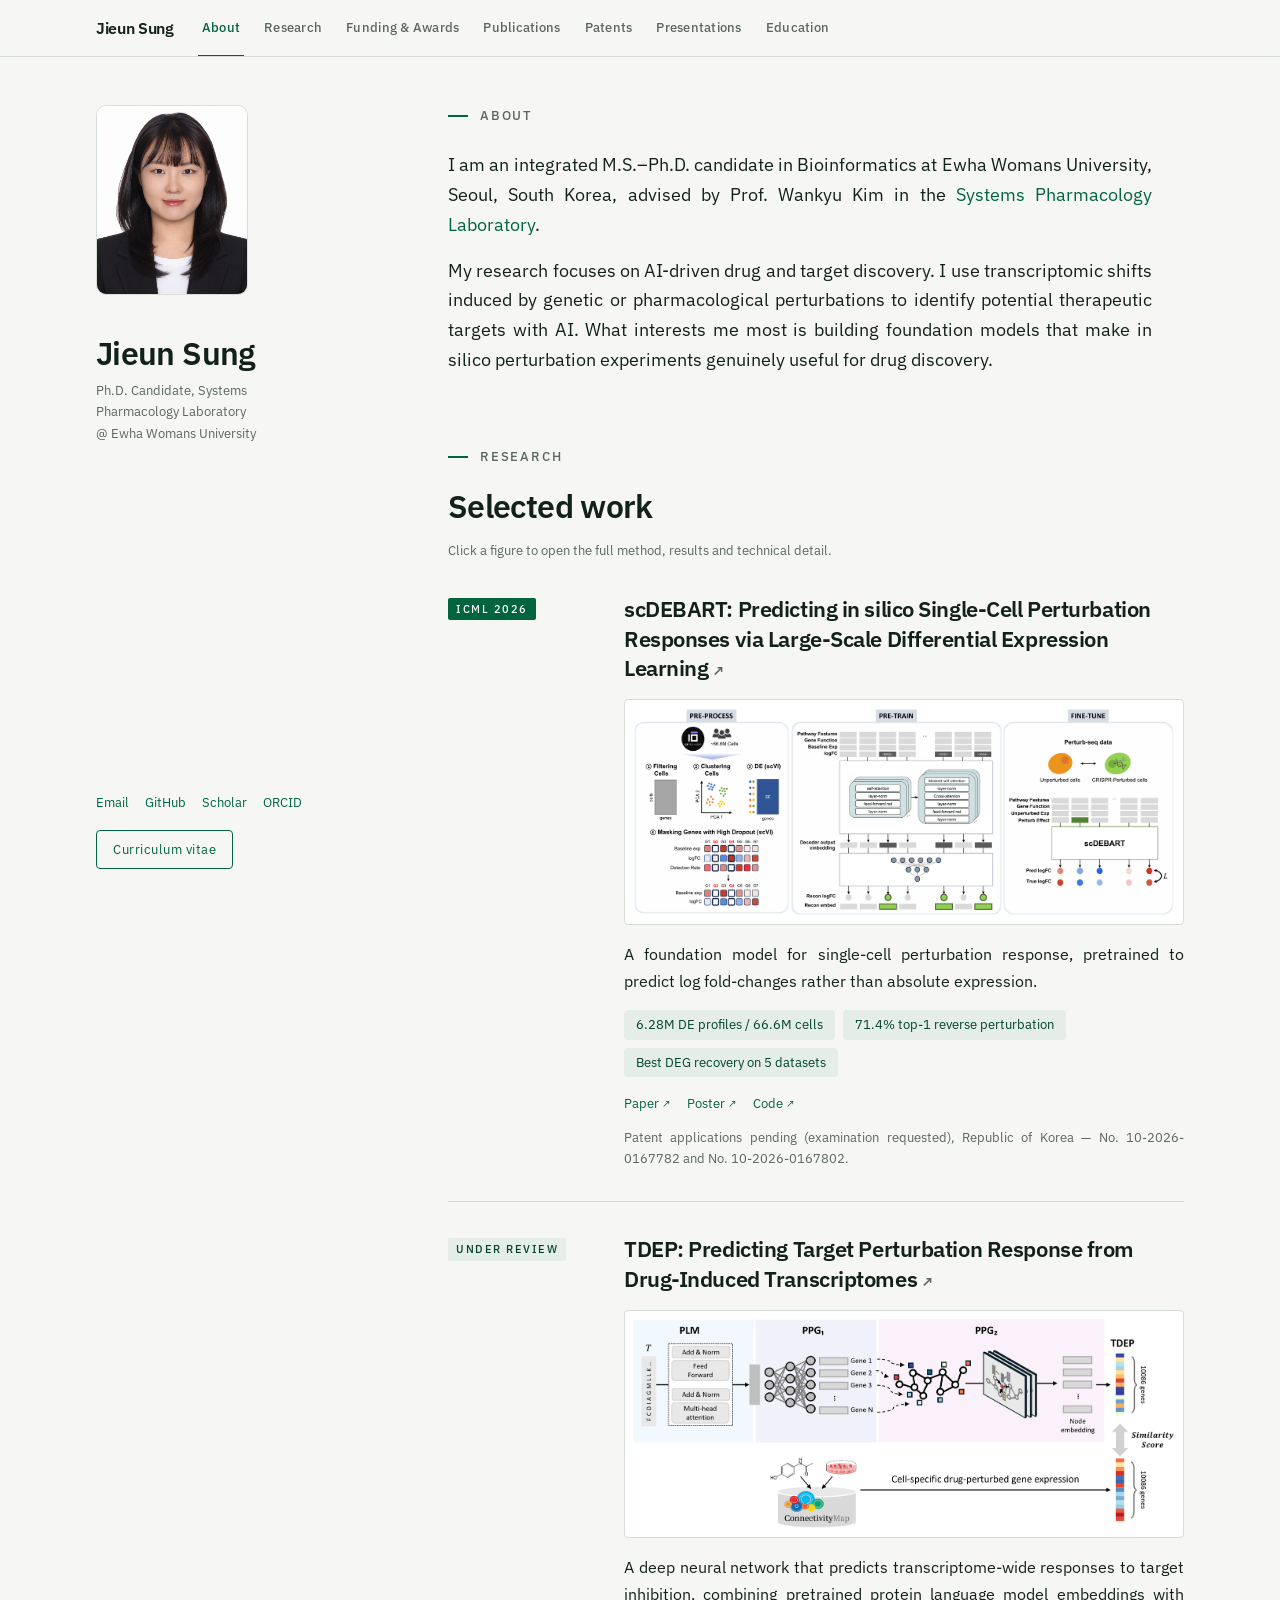
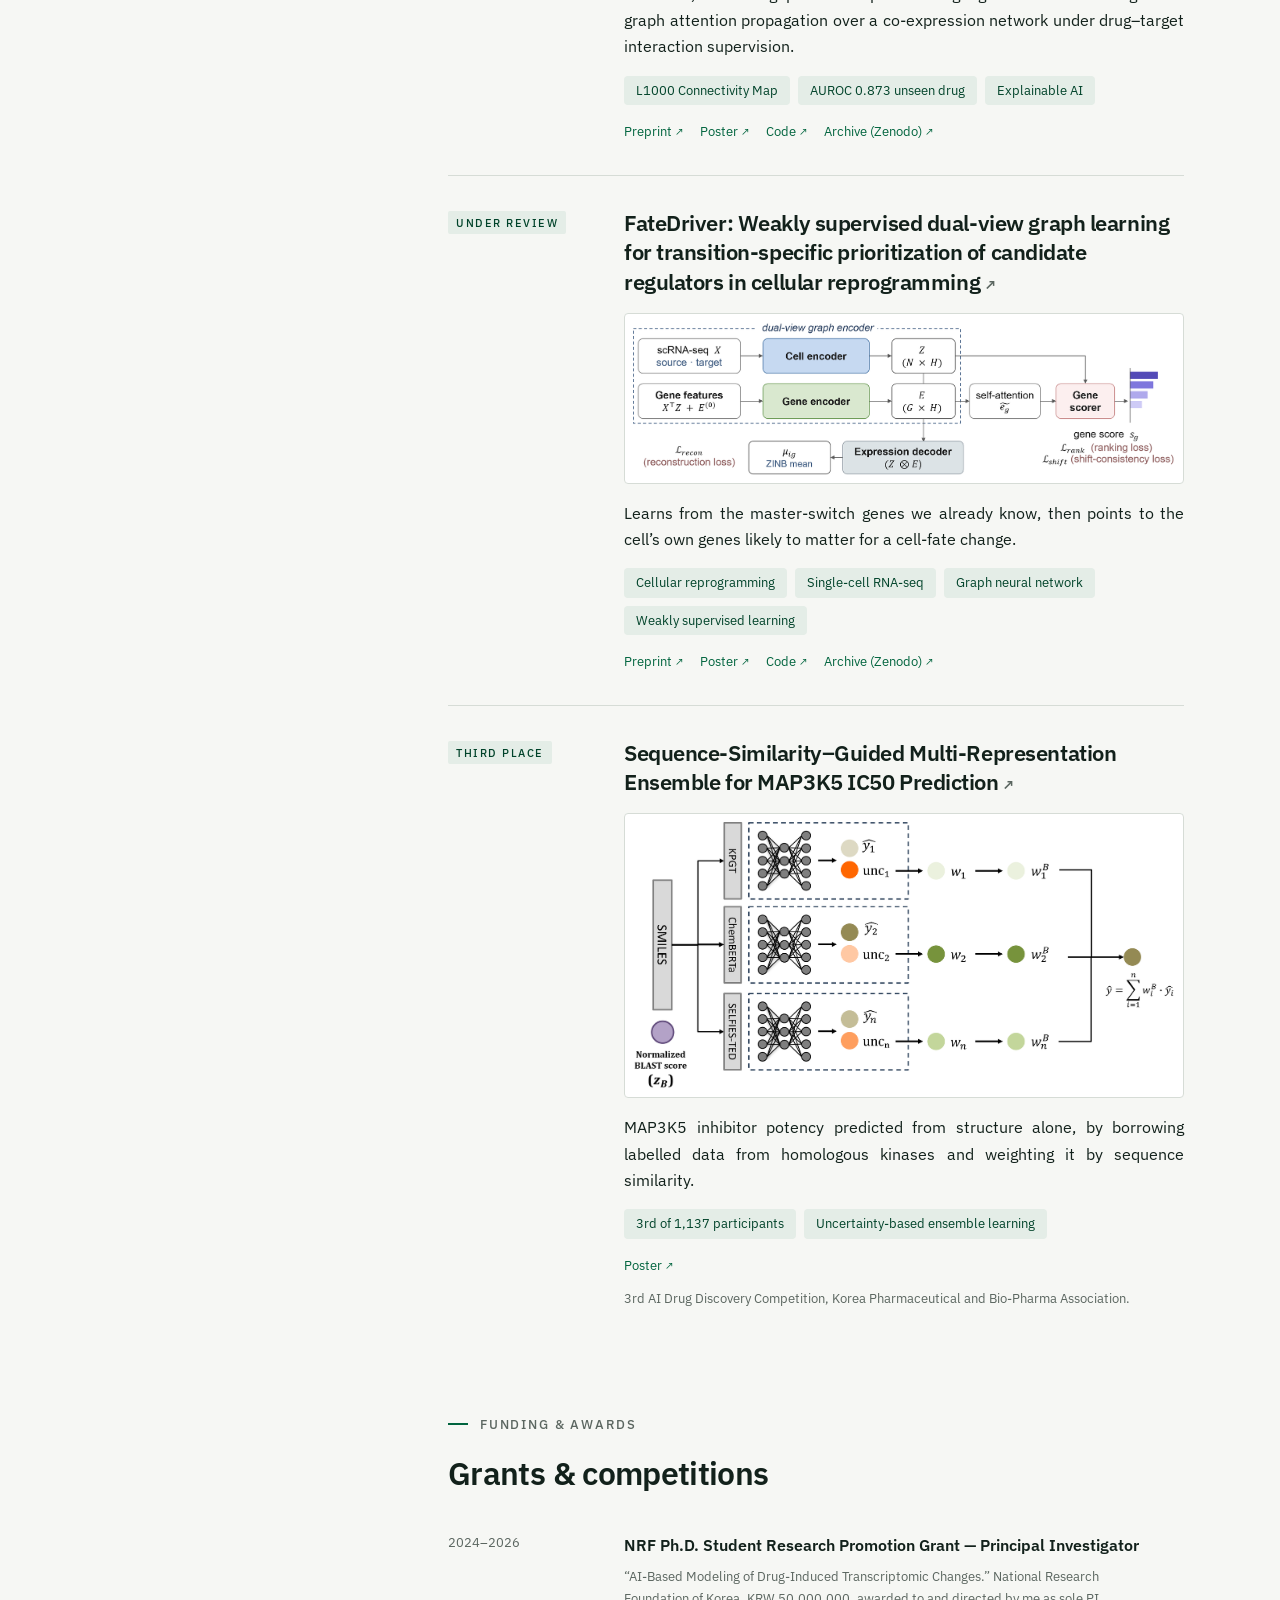
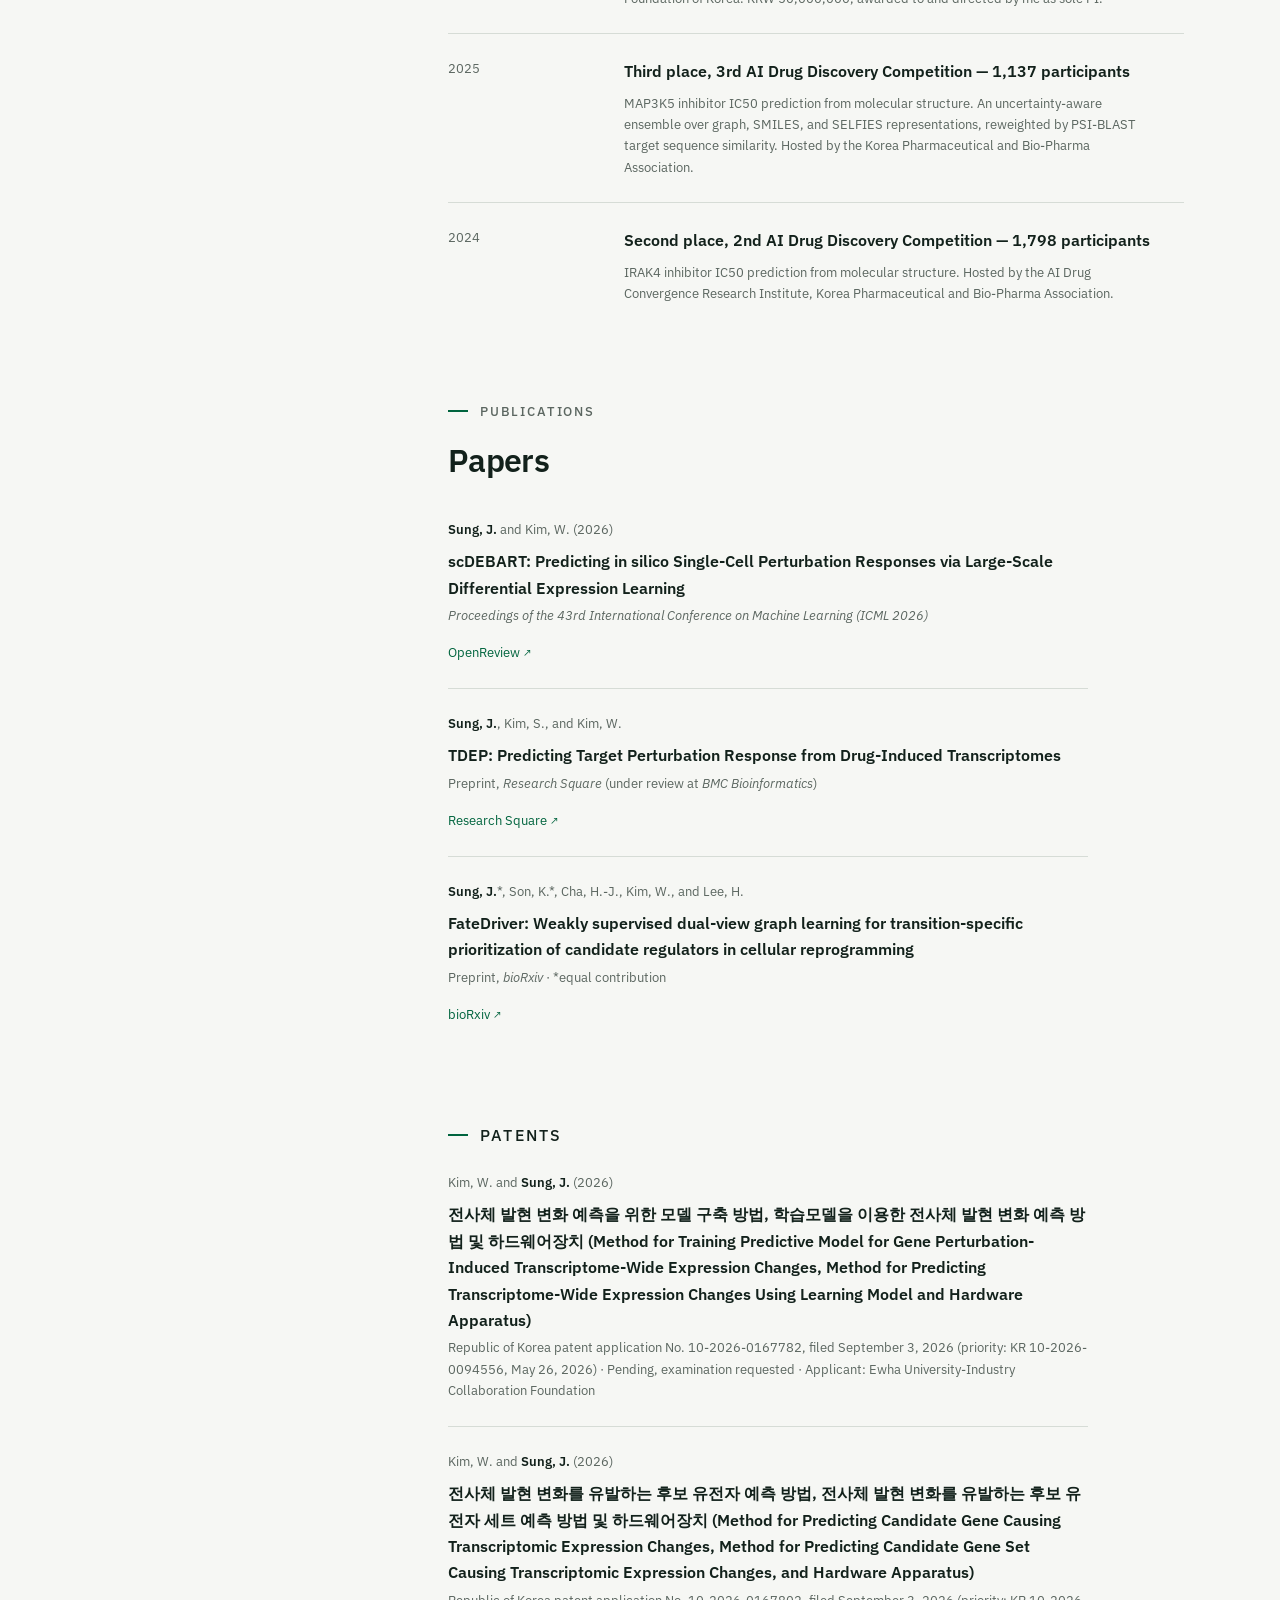
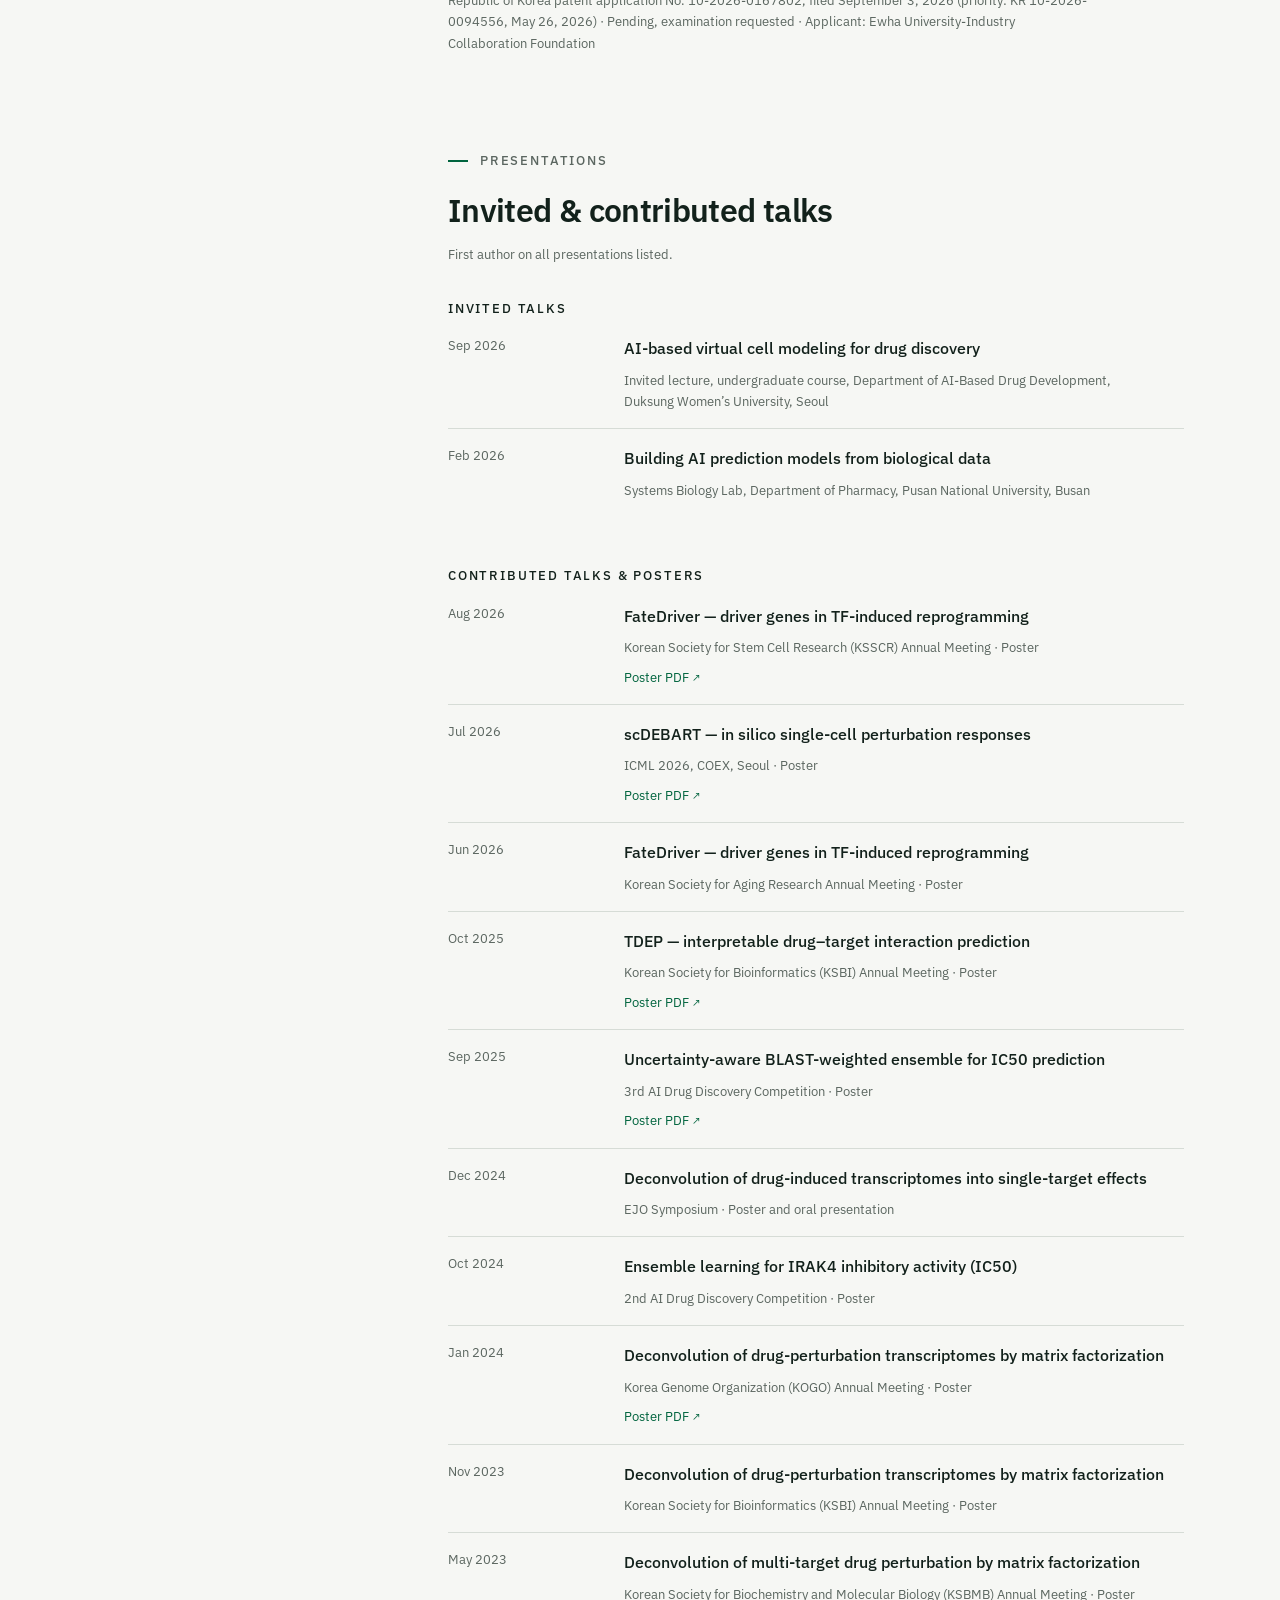
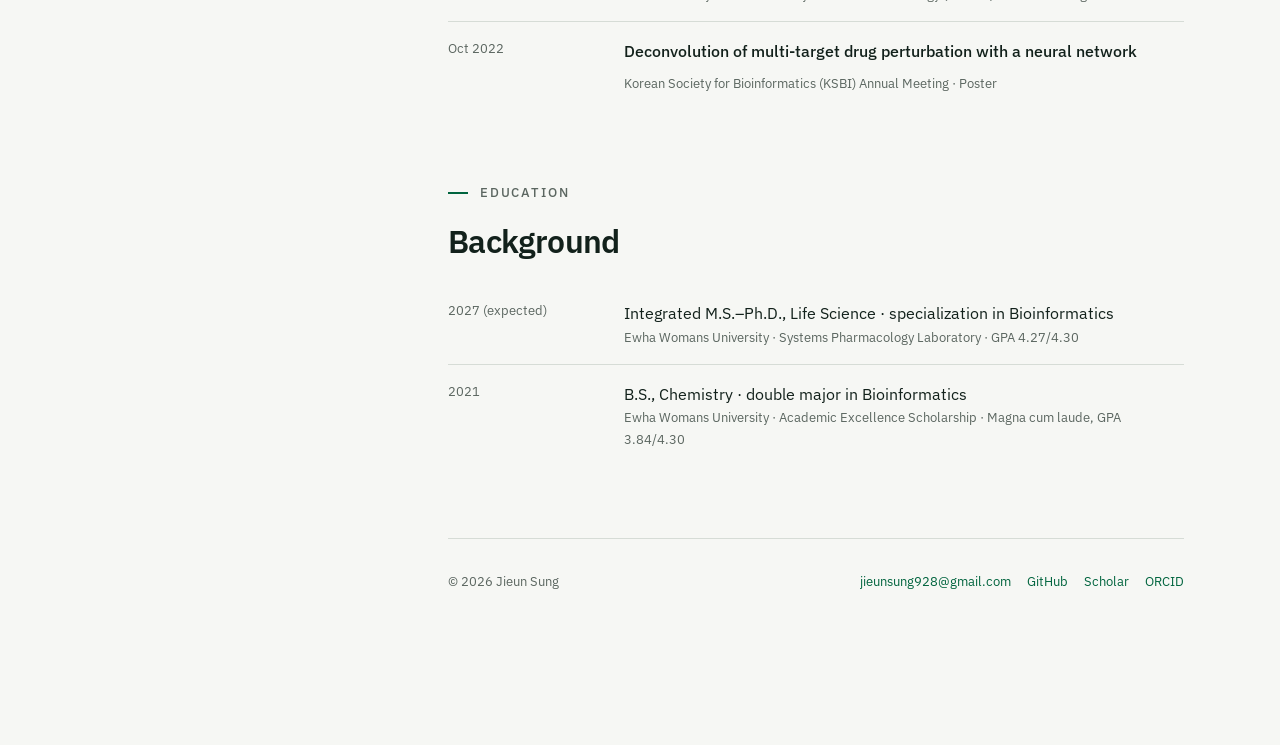
==== commit 82bfac76: "Remove TDEM manuscript from Publications and CV" ====
--- a/index.html
+++ b/index.html
@@ -336,15 +336,6 @@
             <li><a href="https://www.biorxiv.org/content/10.64898/2026.10.27.762150v1">bioRxiv</a></li>
           </ul>
         </li>
-
-        <li class="pub">
-          <p class="pub__authors"><strong>Sung, J.</strong> and Kim, W.</p>
-          <p class="pub__title">
-            TDEM: Deconvolving Drug-Induced Transcriptomes into Target-Specific
-            Perturbation Profiles via Matrix Factorization
-          </p>
-          <p class="pub__venue">Manuscript in preparation</p>
-        </li>
       </ul>
     </section>
 
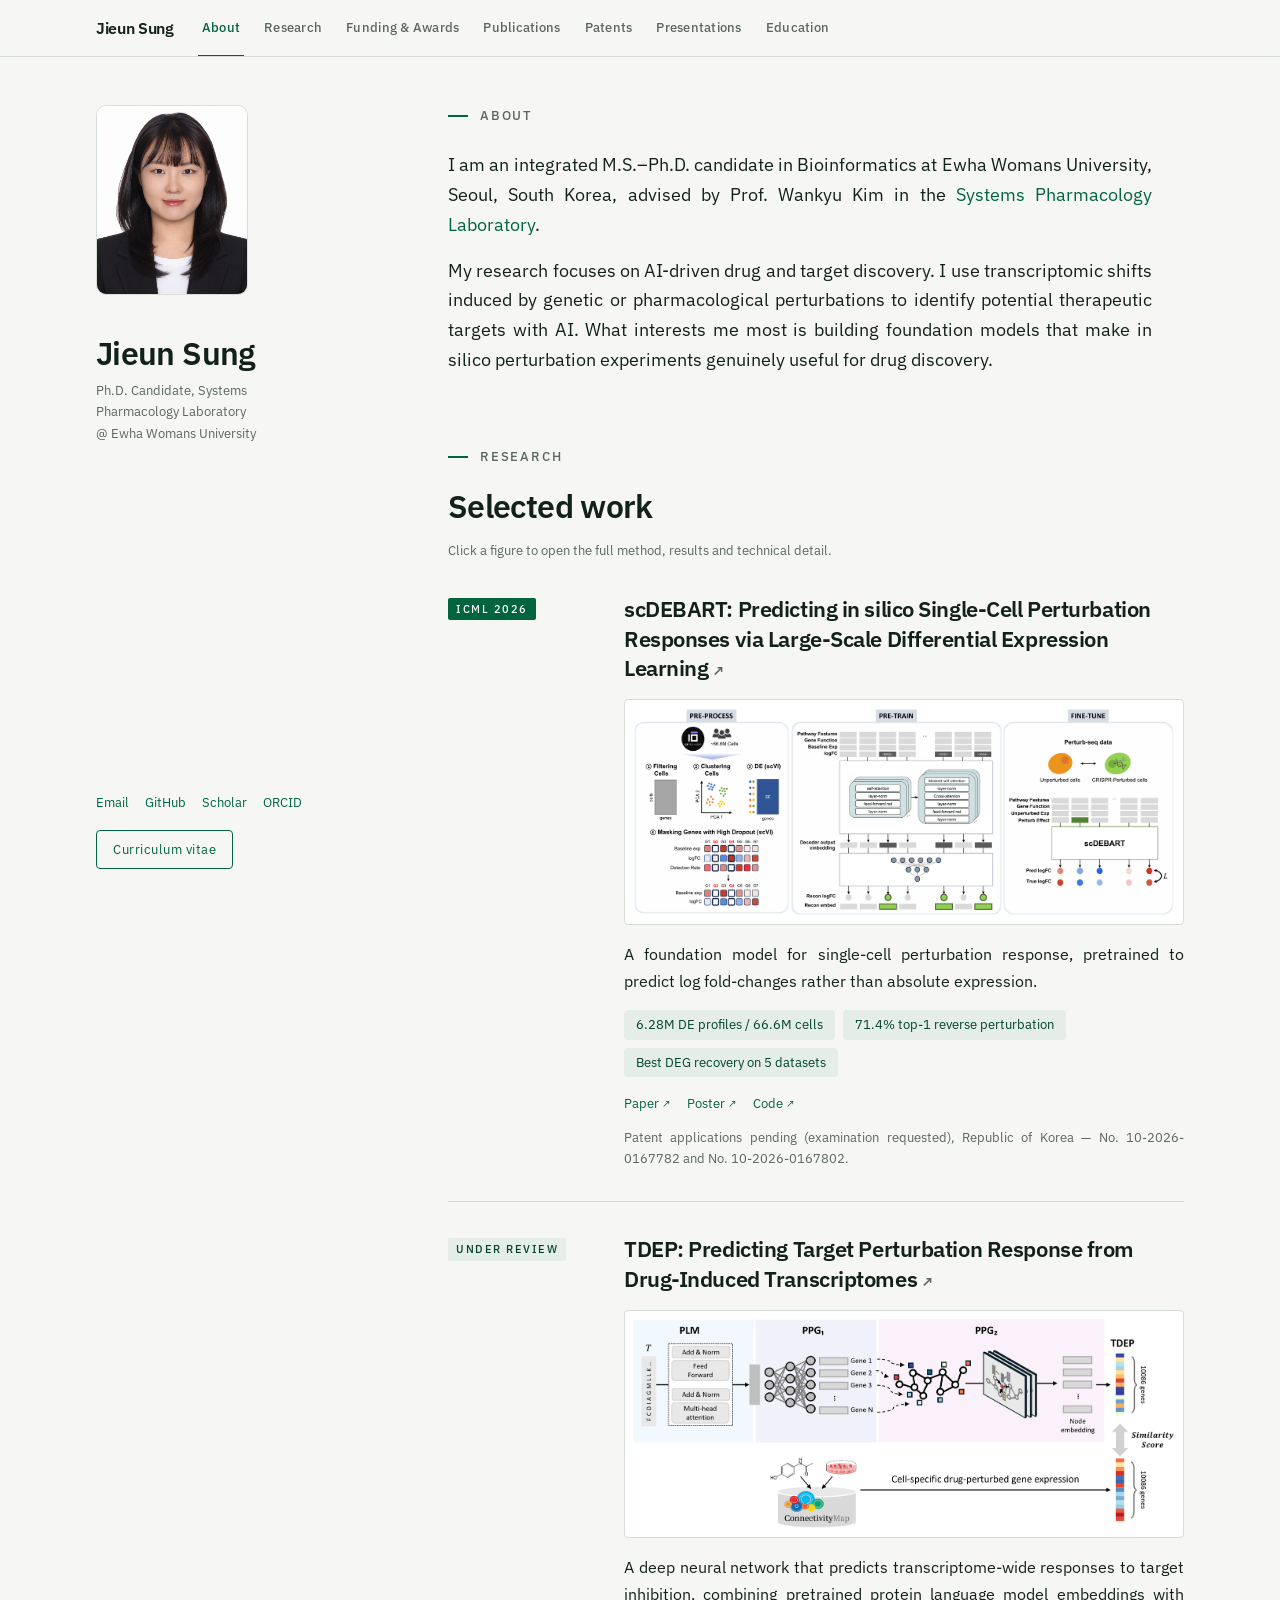
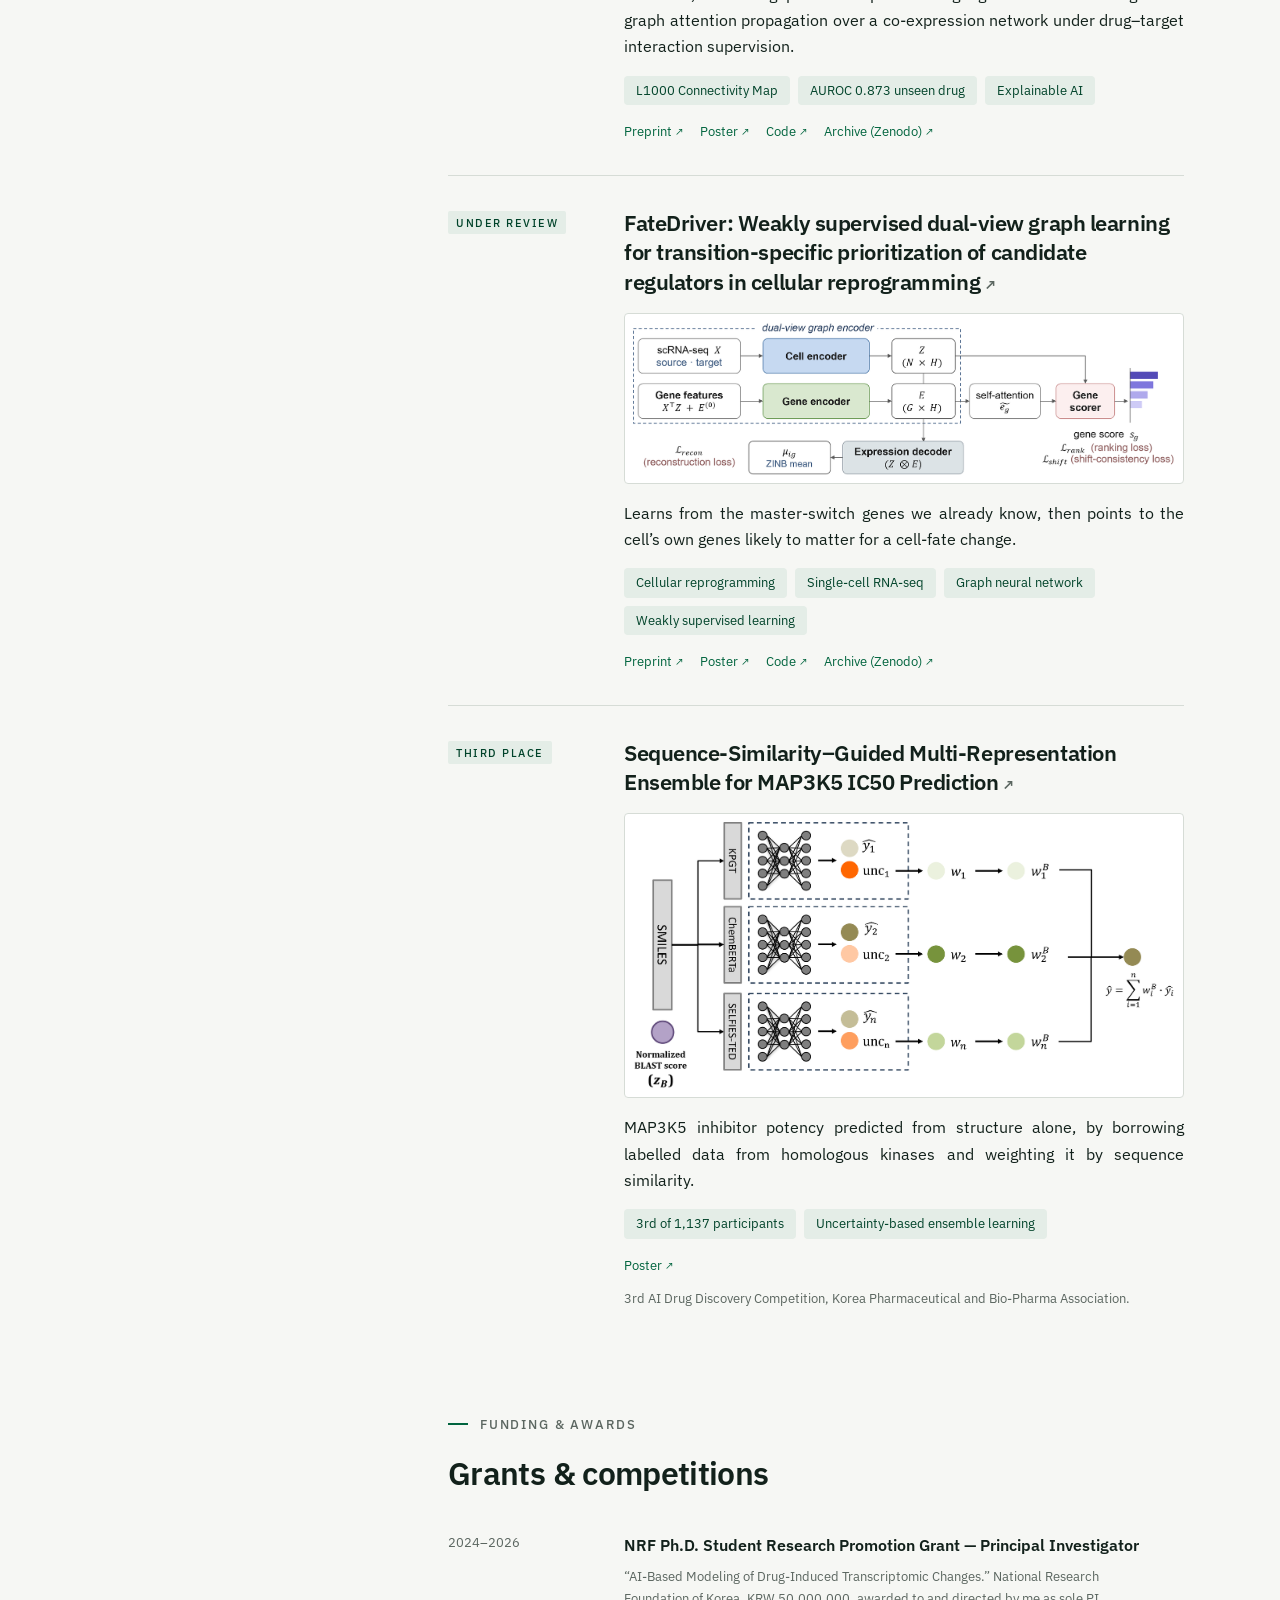
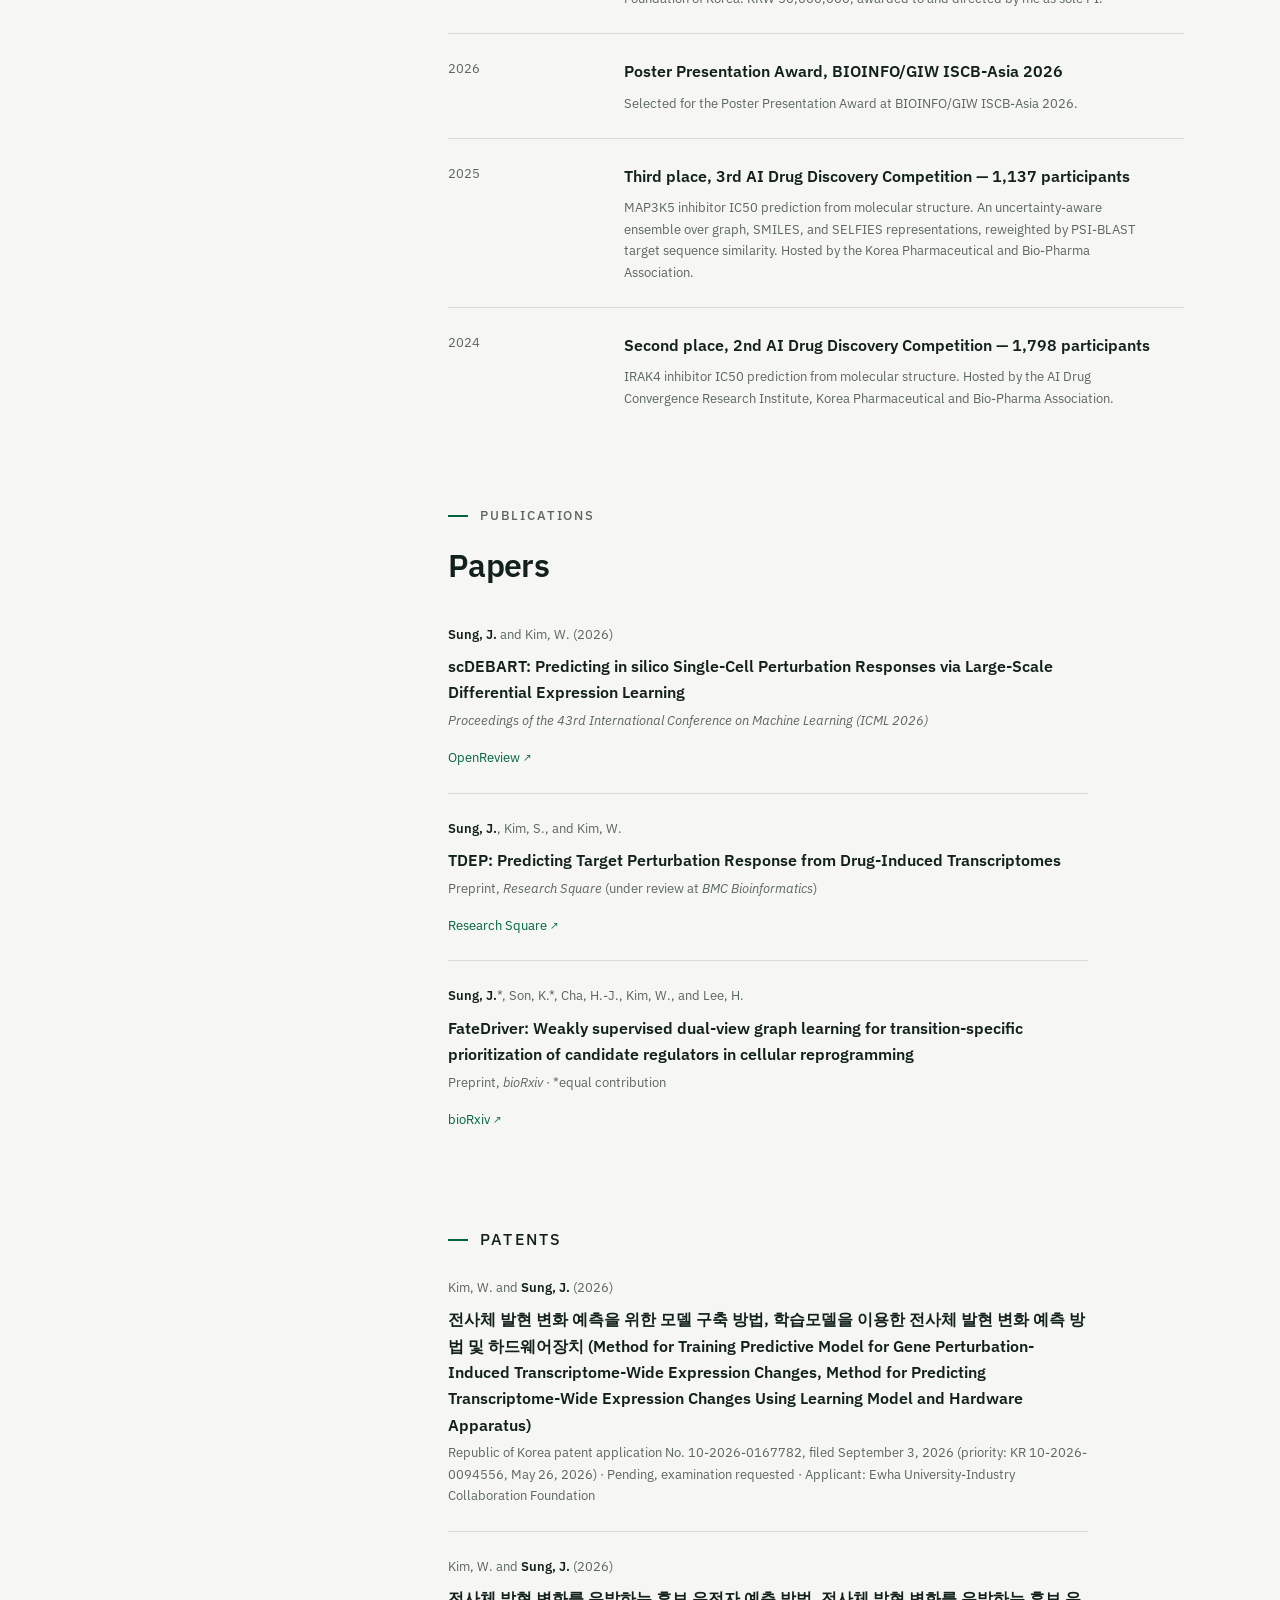
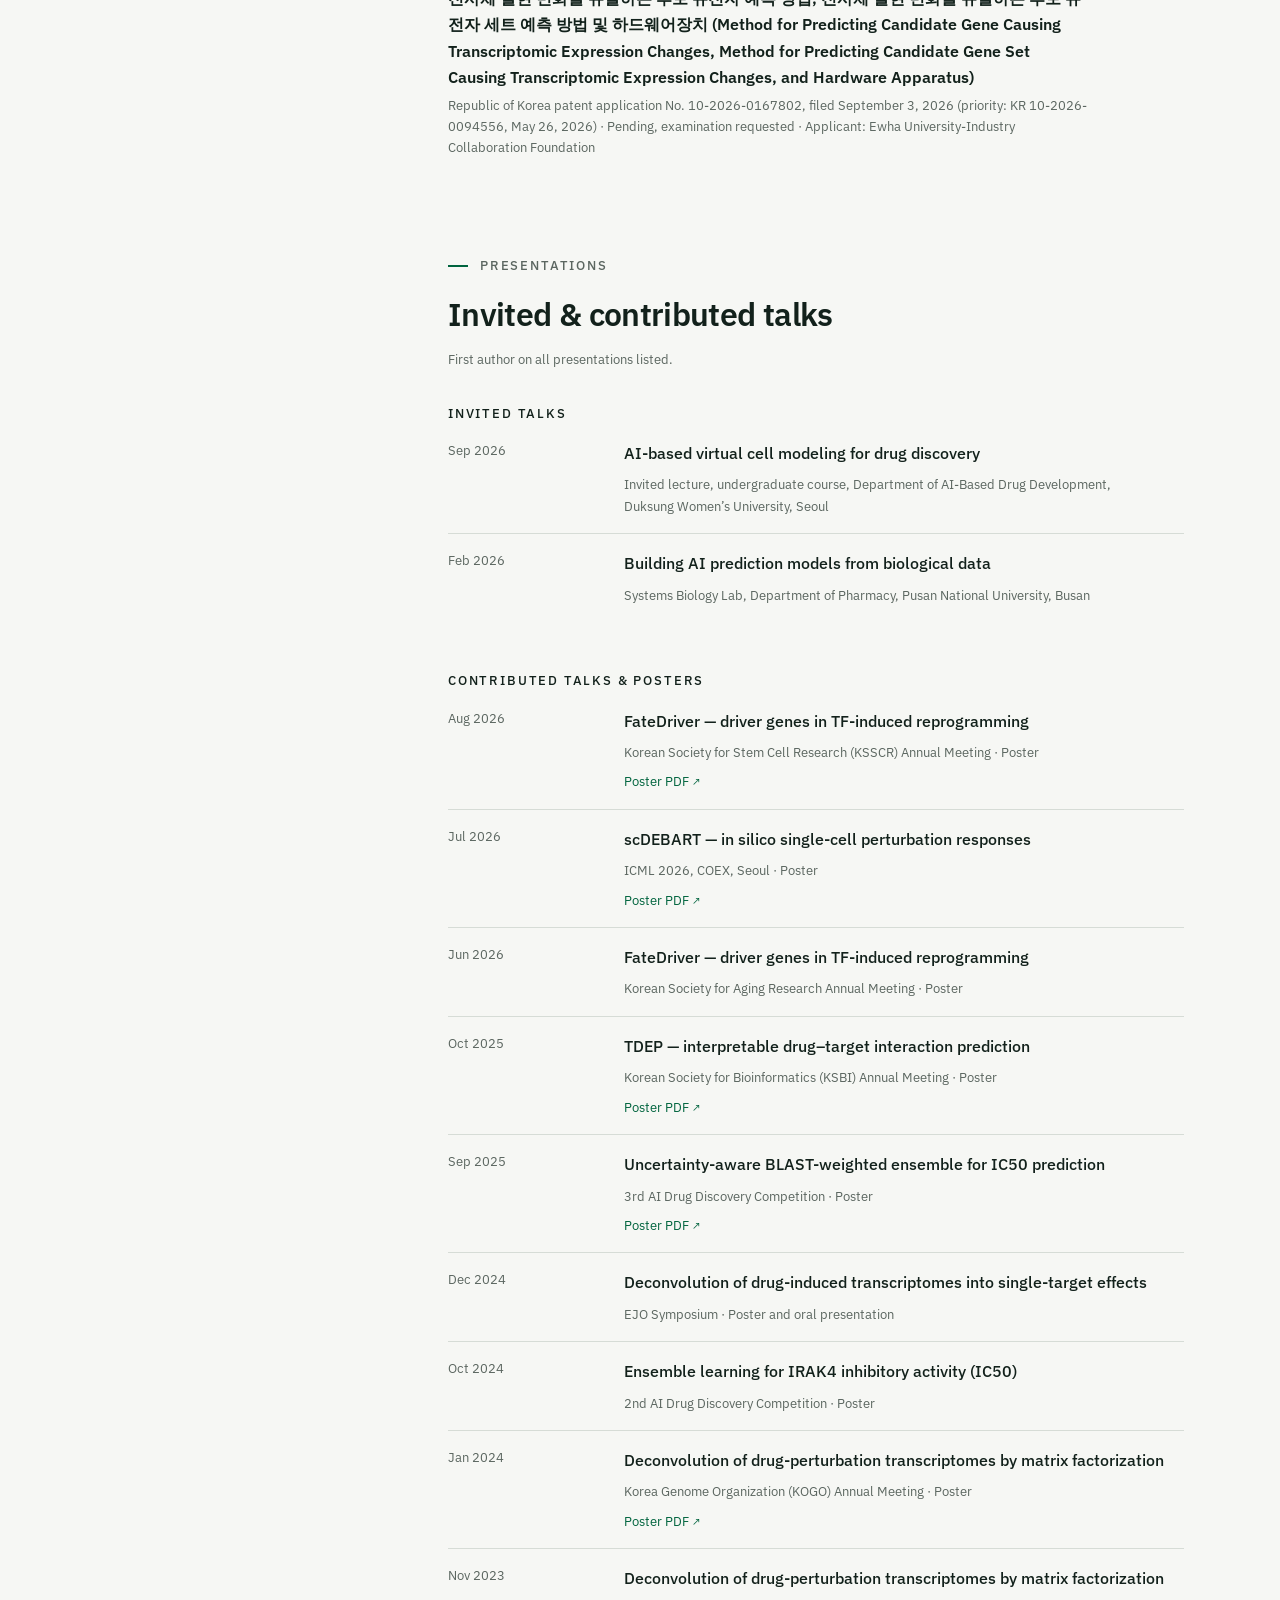
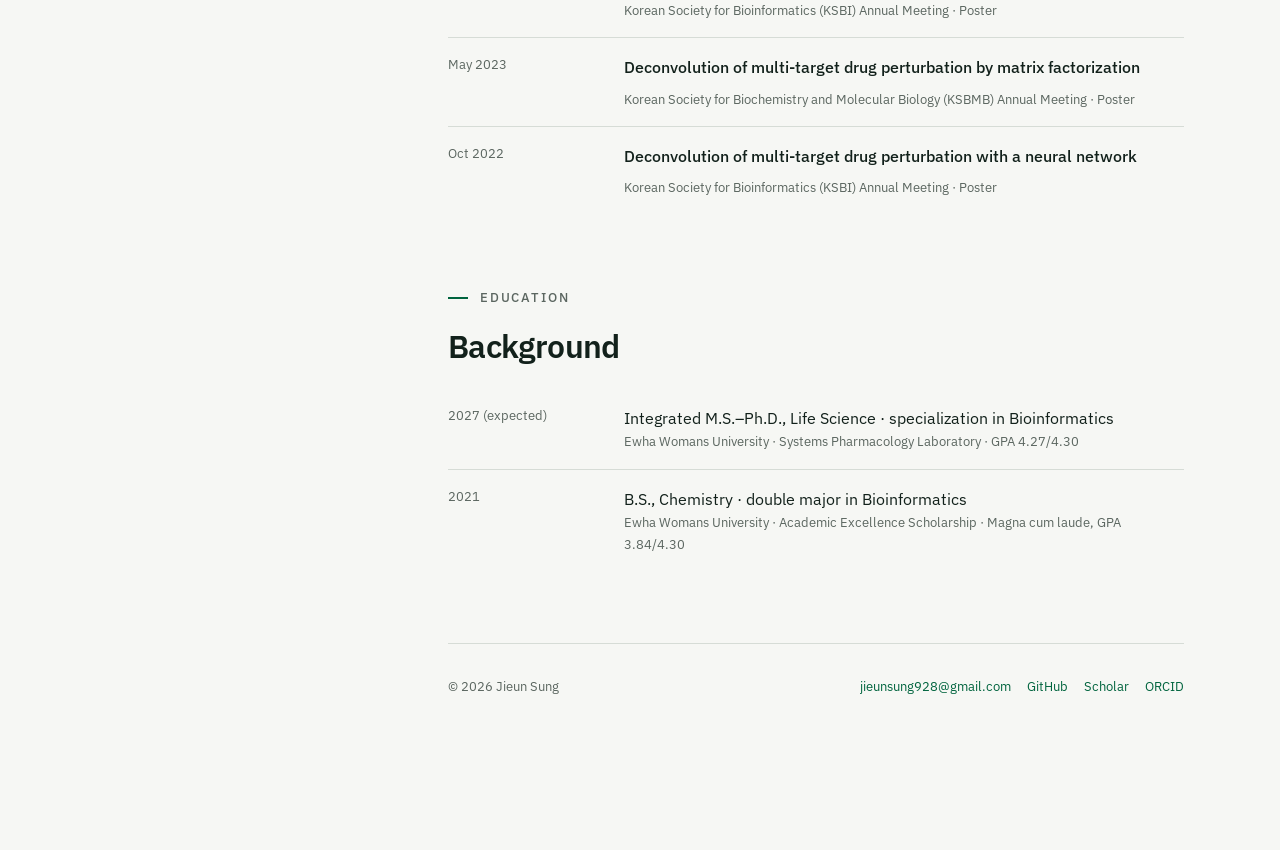
==== commit 883cb769: "Add BIOINFO/GIW ISCB-Asia 2026 Poster Presentation Award" ====
--- a/index.html
+++ b/index.html
@@ -255,6 +255,19 @@
         </li>
 
         <li class="record">
+          <p class="record__when">2026</p>
+          <div>
+            <p class="record__title">
+              Poster Presentation Award, BIOINFO/GIW ISCB-Asia 2026
+            </p>
+            <p class="record__detail">
+              Selected for the Poster Presentation Award at BIOINFO/GIW ISCB-Asia
+              2026.
+            </p>
+          </div>
+        </li>
+
+        <li class="record">
           <p class="record__when">2025</p>
           <div>
             <p class="record__title">
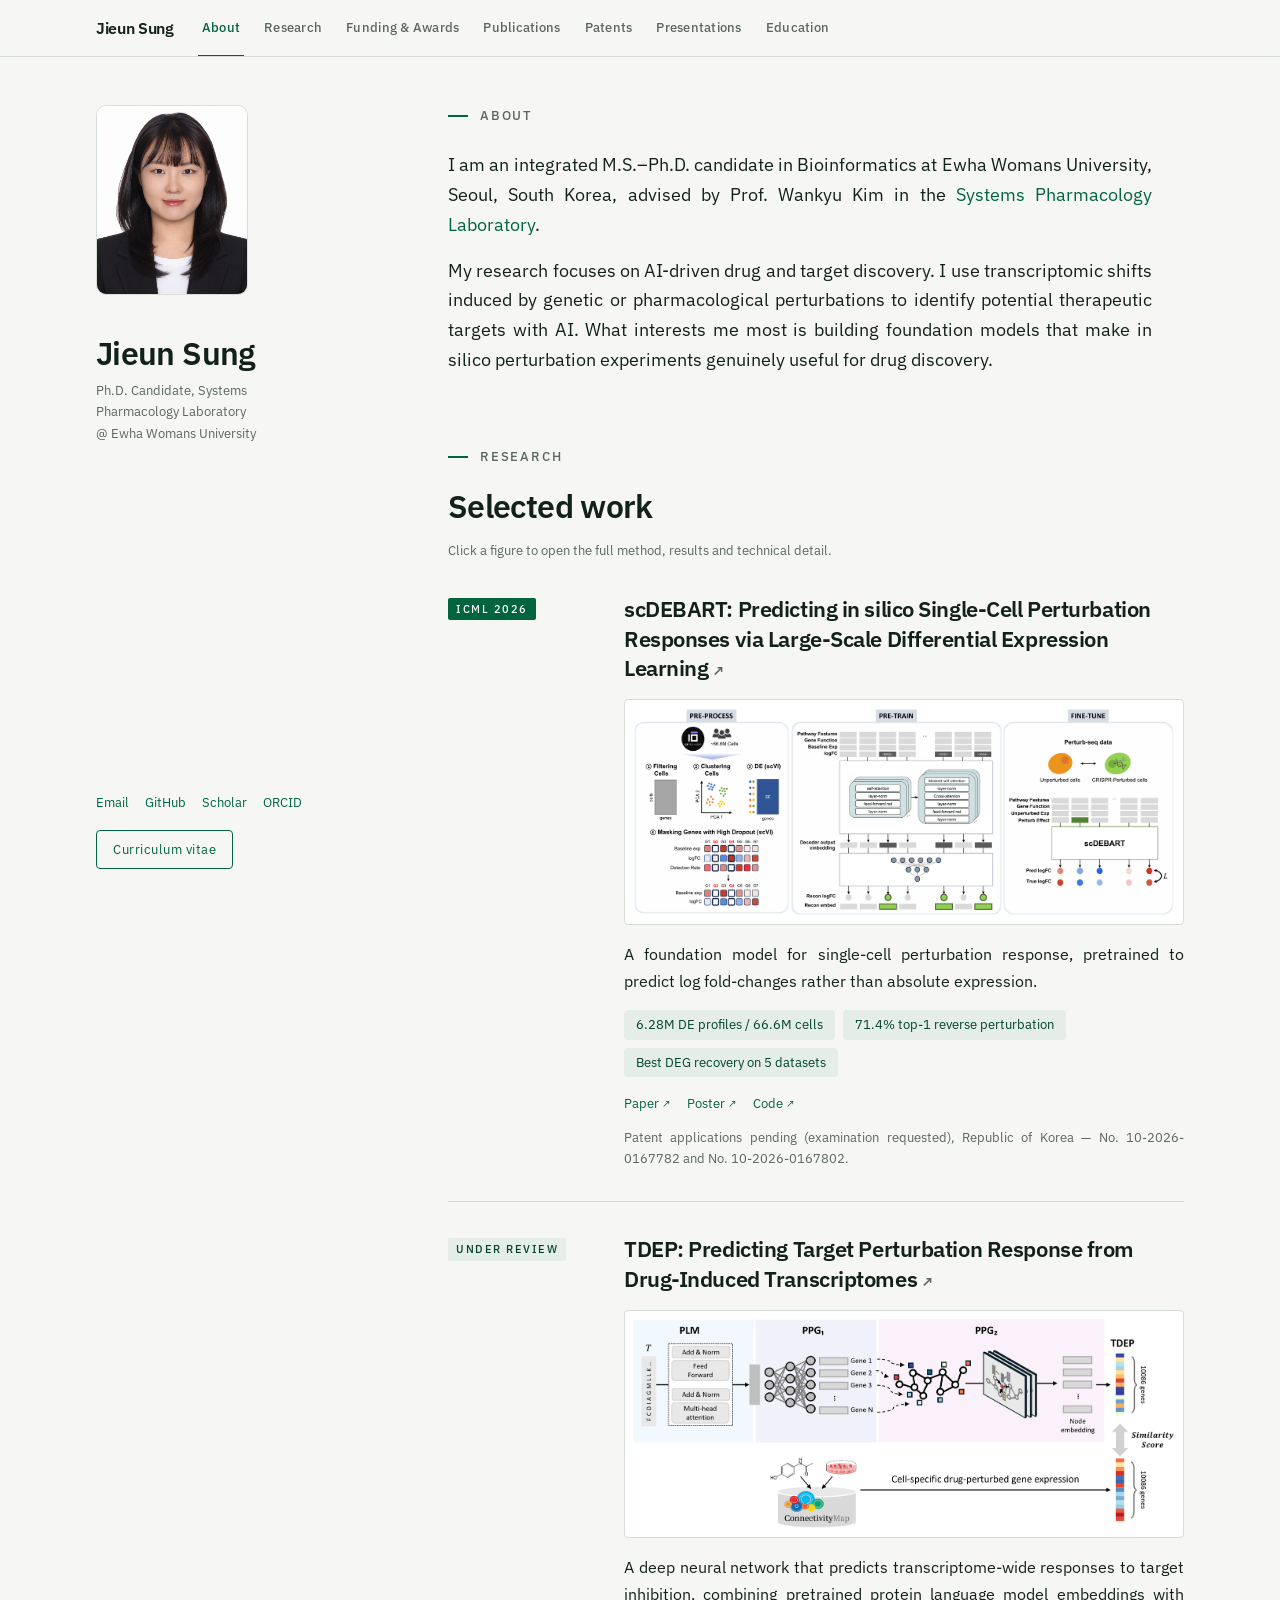
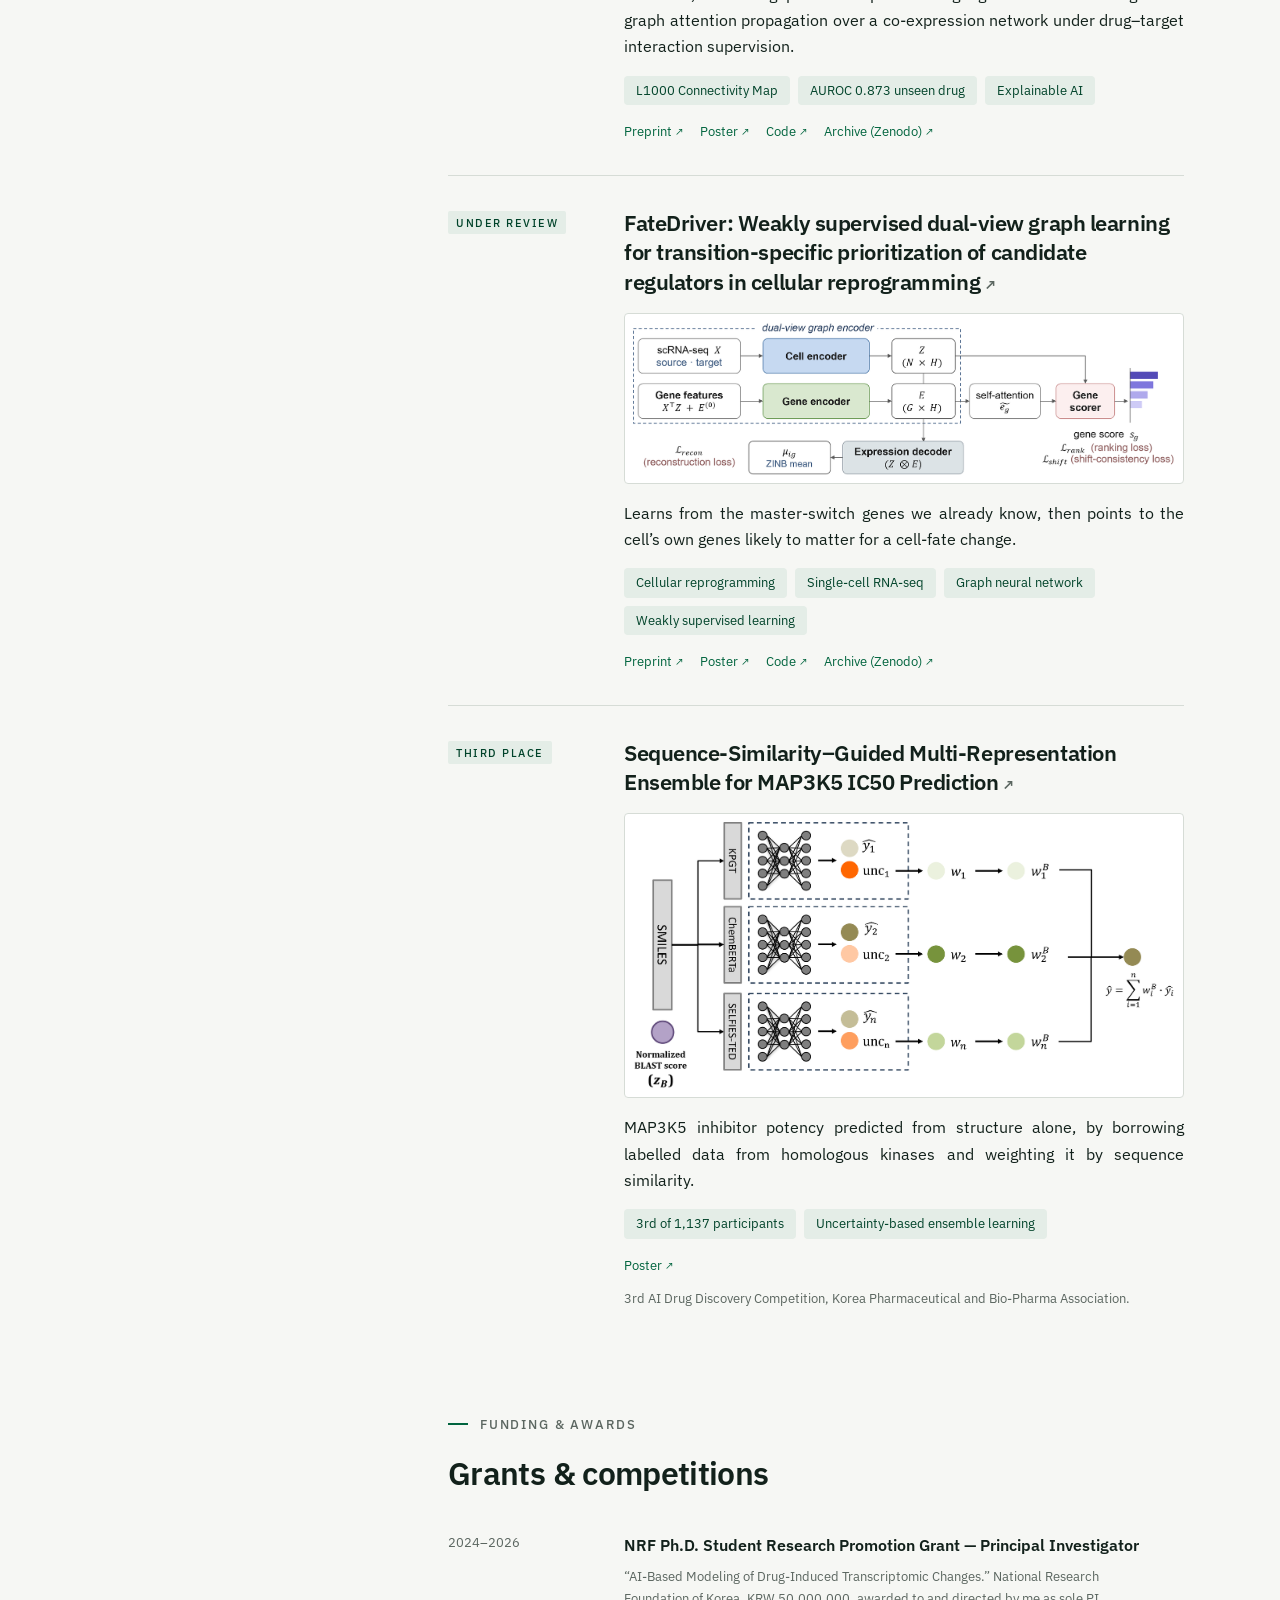
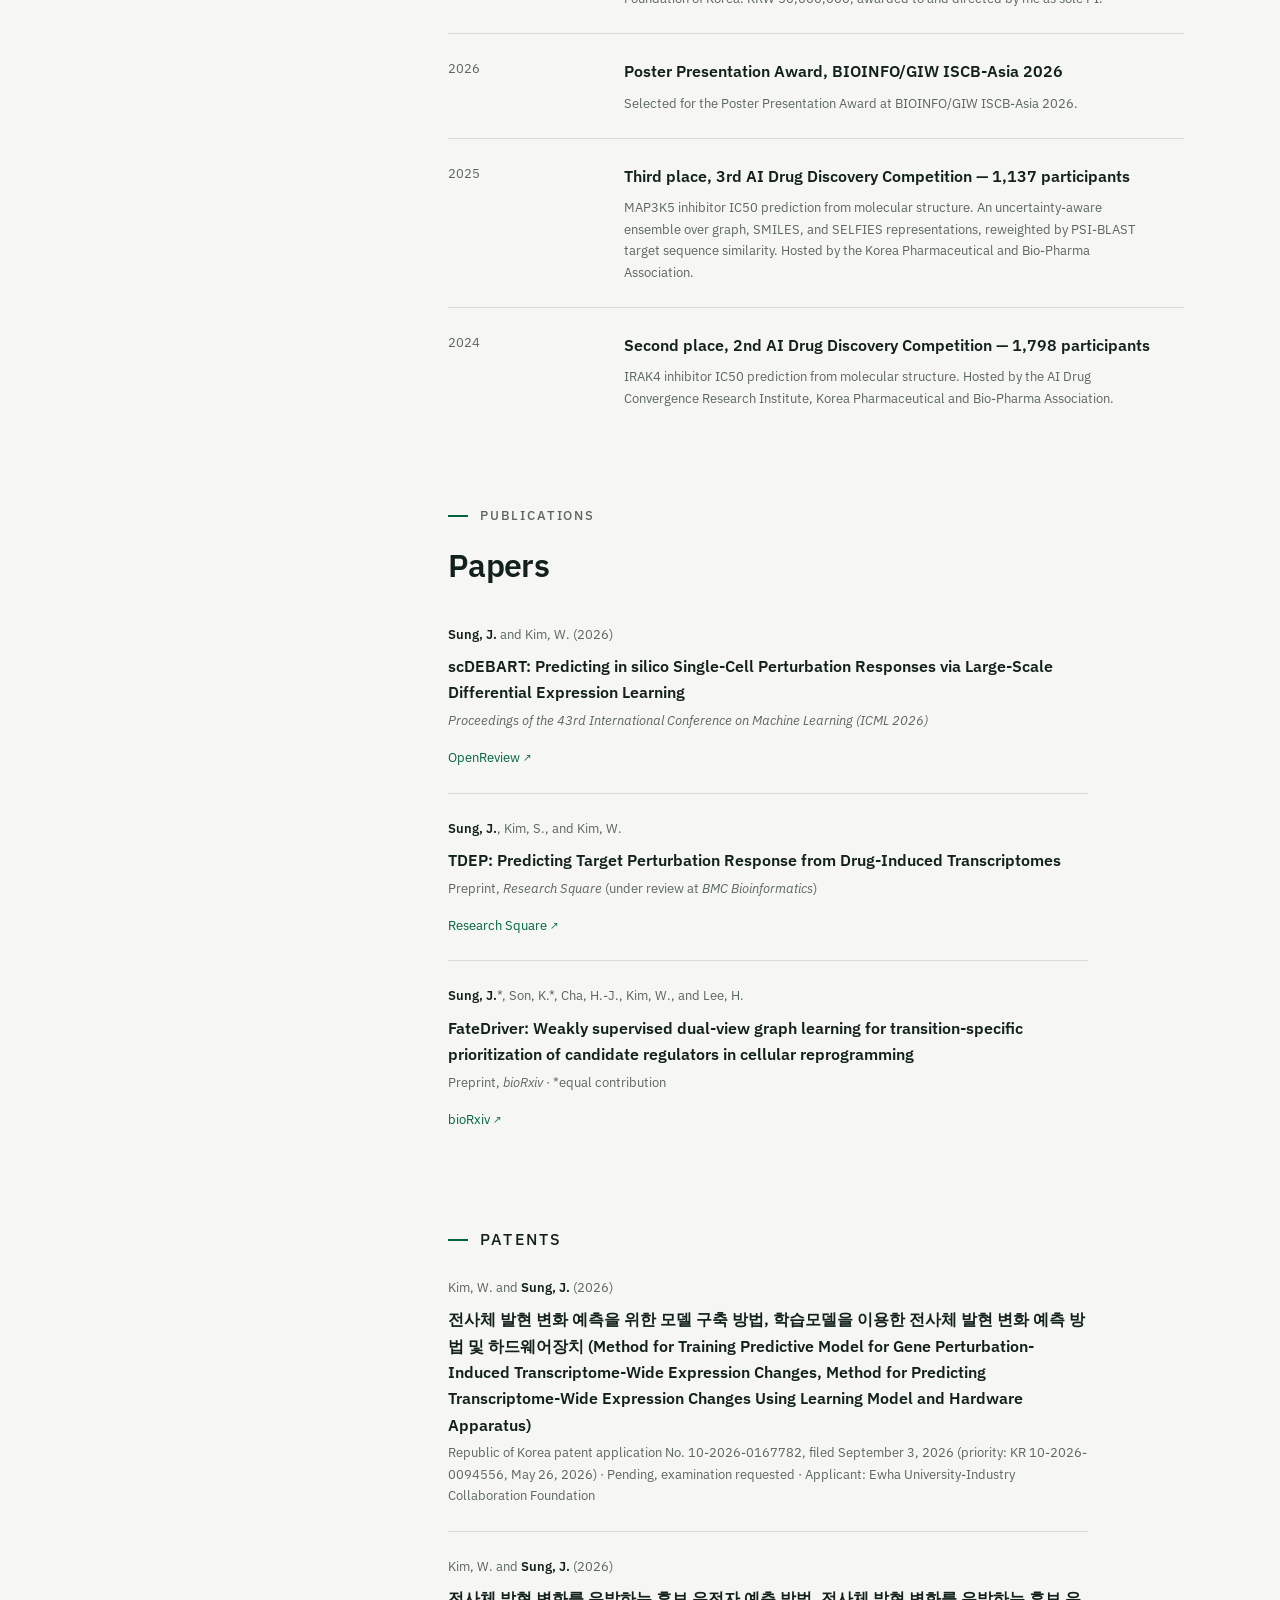
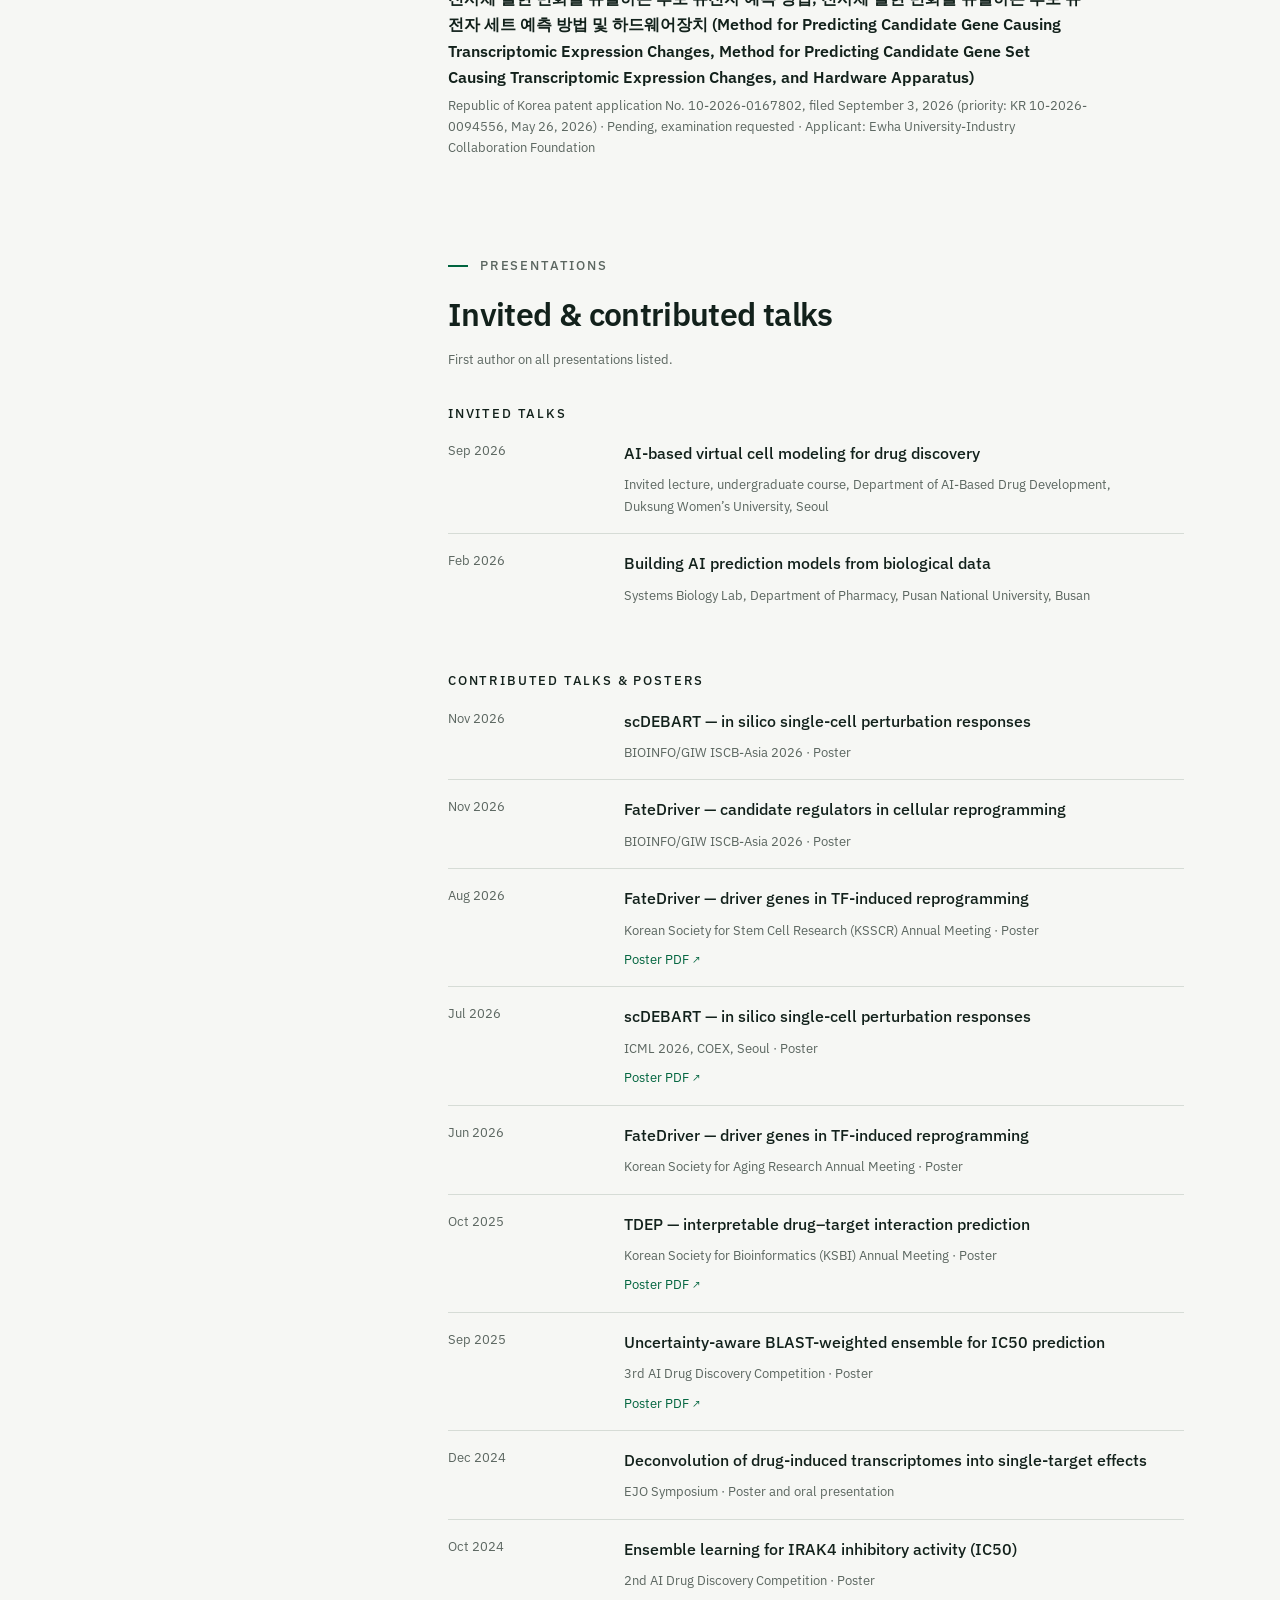
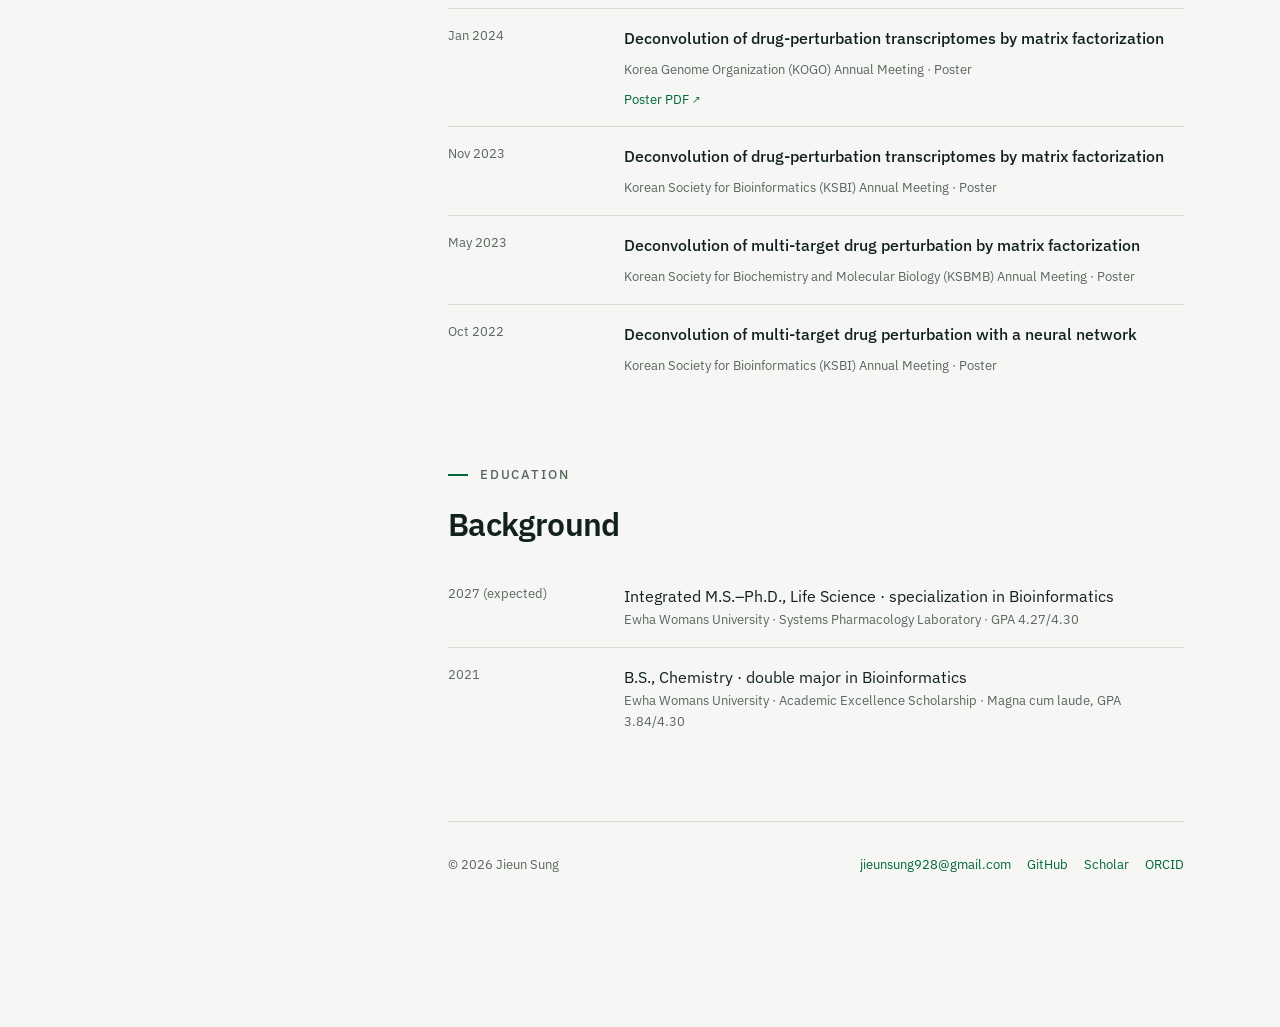
==== commit 137d07b3: "Add BIOINFO/GIW ISCB-Asia 2026 posters to Presentations" ====
--- a/index.html
+++ b/index.html
@@ -423,6 +423,20 @@
       <h3 class="subhead">Contributed talks &amp; posters</h3>
       <ul>
         <li class="record record--tight">
+          <p class="record__when">Nov 2026</p>
+          <div>
+            <p class="record__title">scDEBART &mdash; in silico single-cell perturbation responses</p>
+            <p class="record__detail">BIOINFO/GIW ISCB-Asia 2026 &middot; Poster</p>
+          </div>
+        </li>
+        <li class="record record--tight">
+          <p class="record__when">Nov 2026</p>
+          <div>
+            <p class="record__title">FateDriver &mdash; candidate regulators in cellular reprogramming</p>
+            <p class="record__detail">BIOINFO/GIW ISCB-Asia 2026 &middot; Poster</p>
+          </div>
+        </li>
+        <li class="record record--tight">
           <p class="record__when">Aug 2026</p>
           <div>
             <p class="record__title">FateDriver &mdash; driver genes in TF-induced reprogramming</p>
